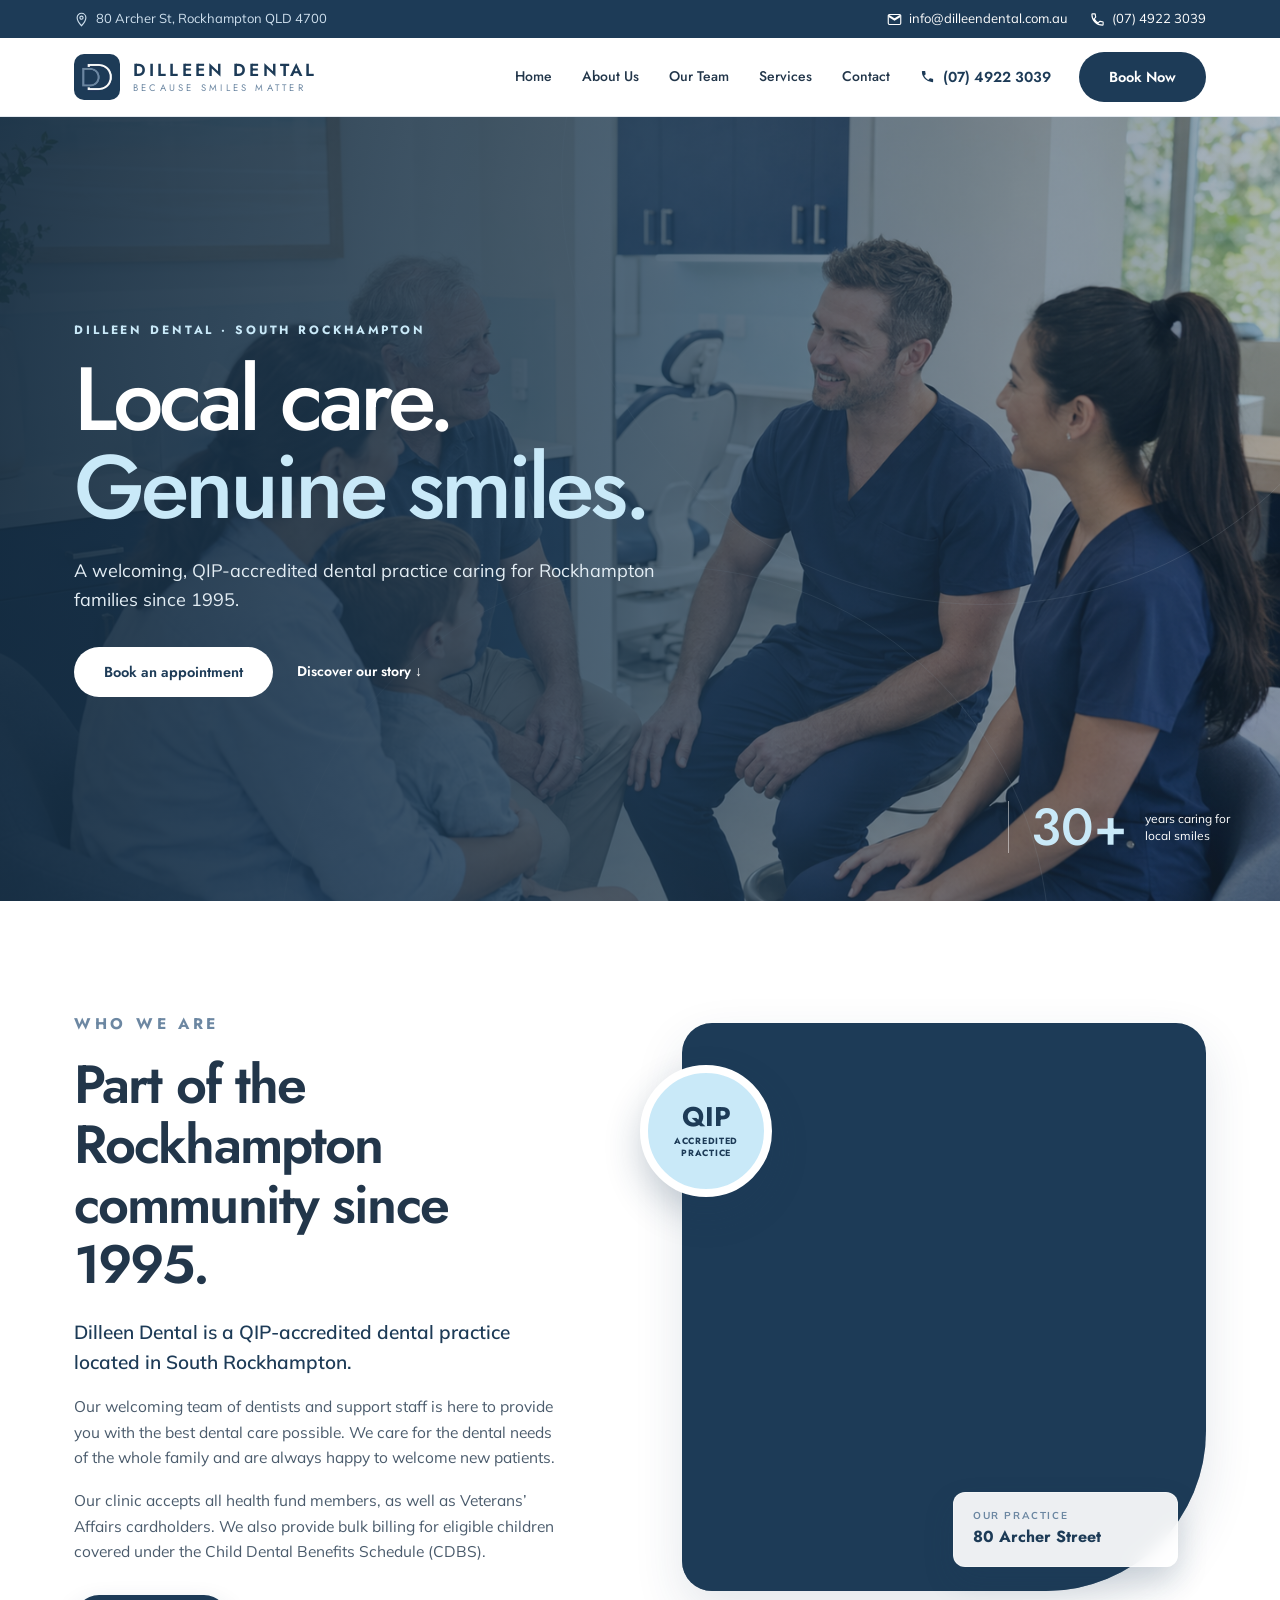
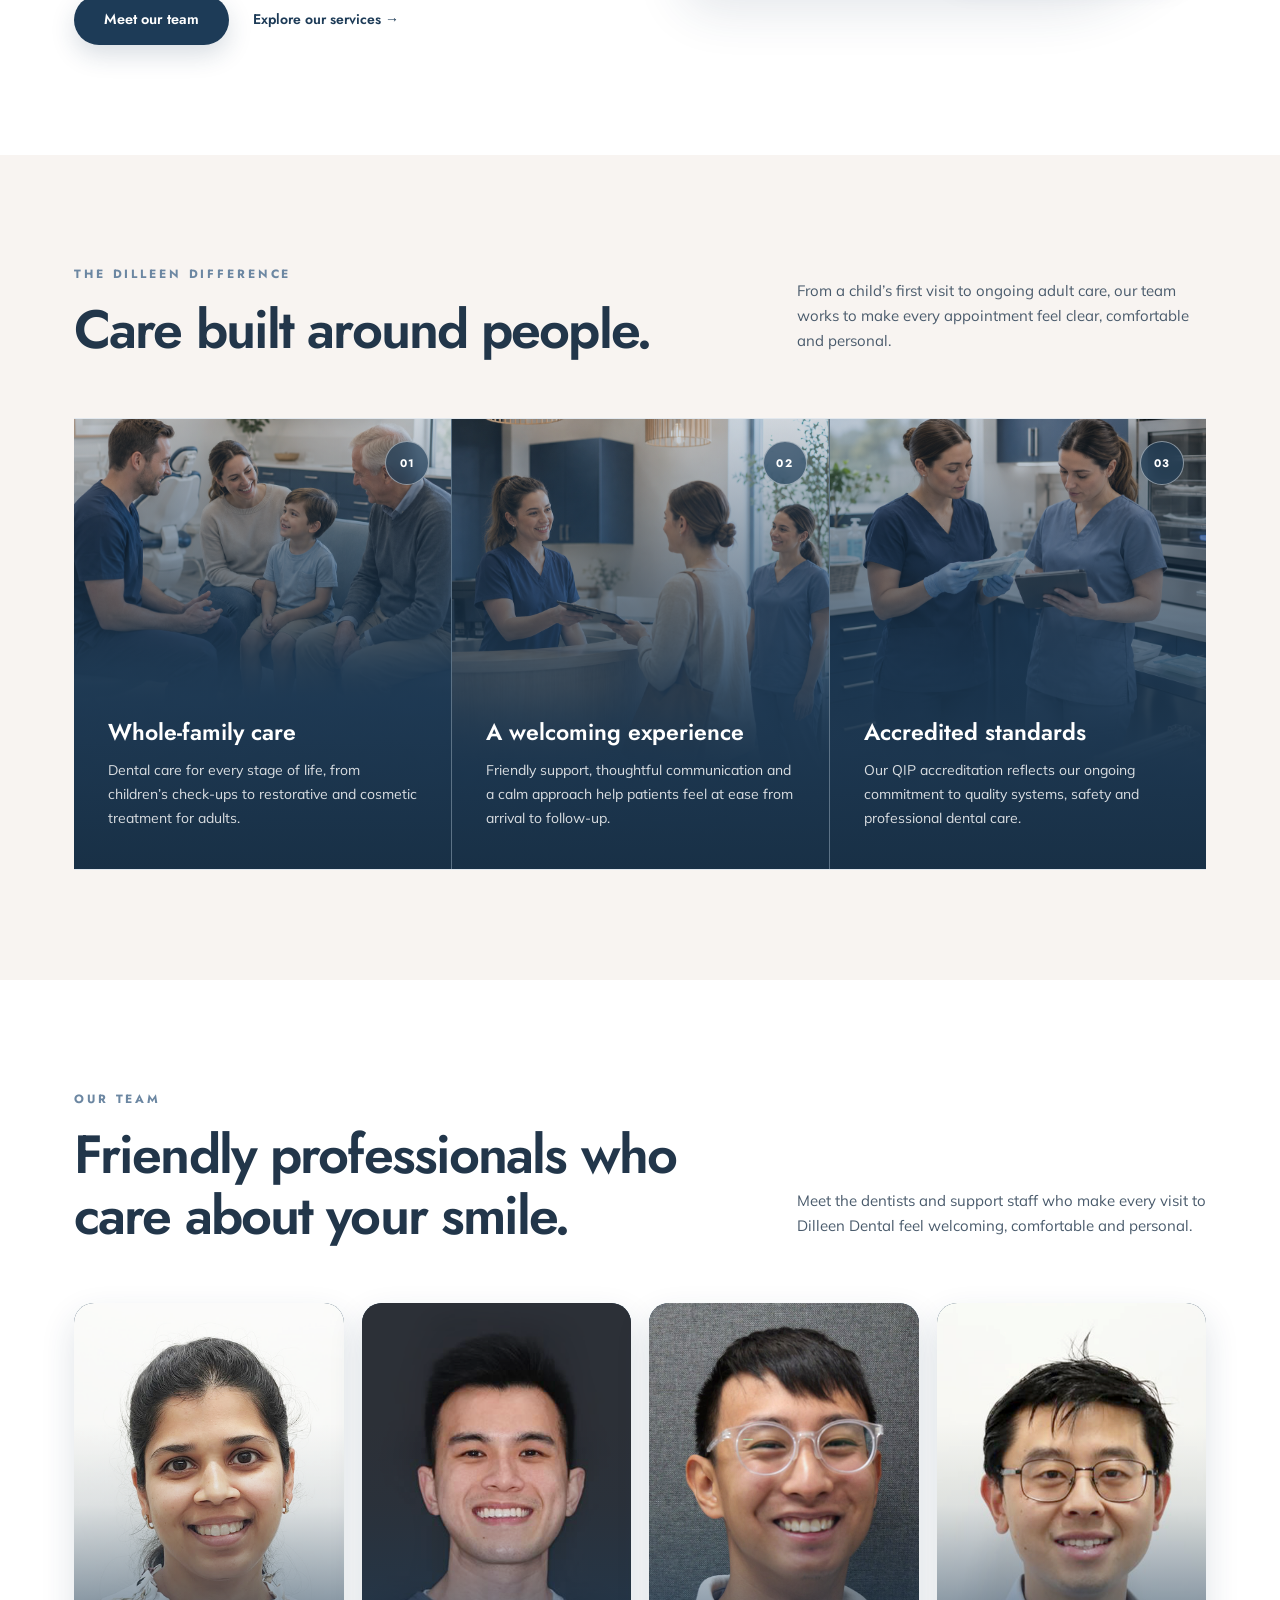
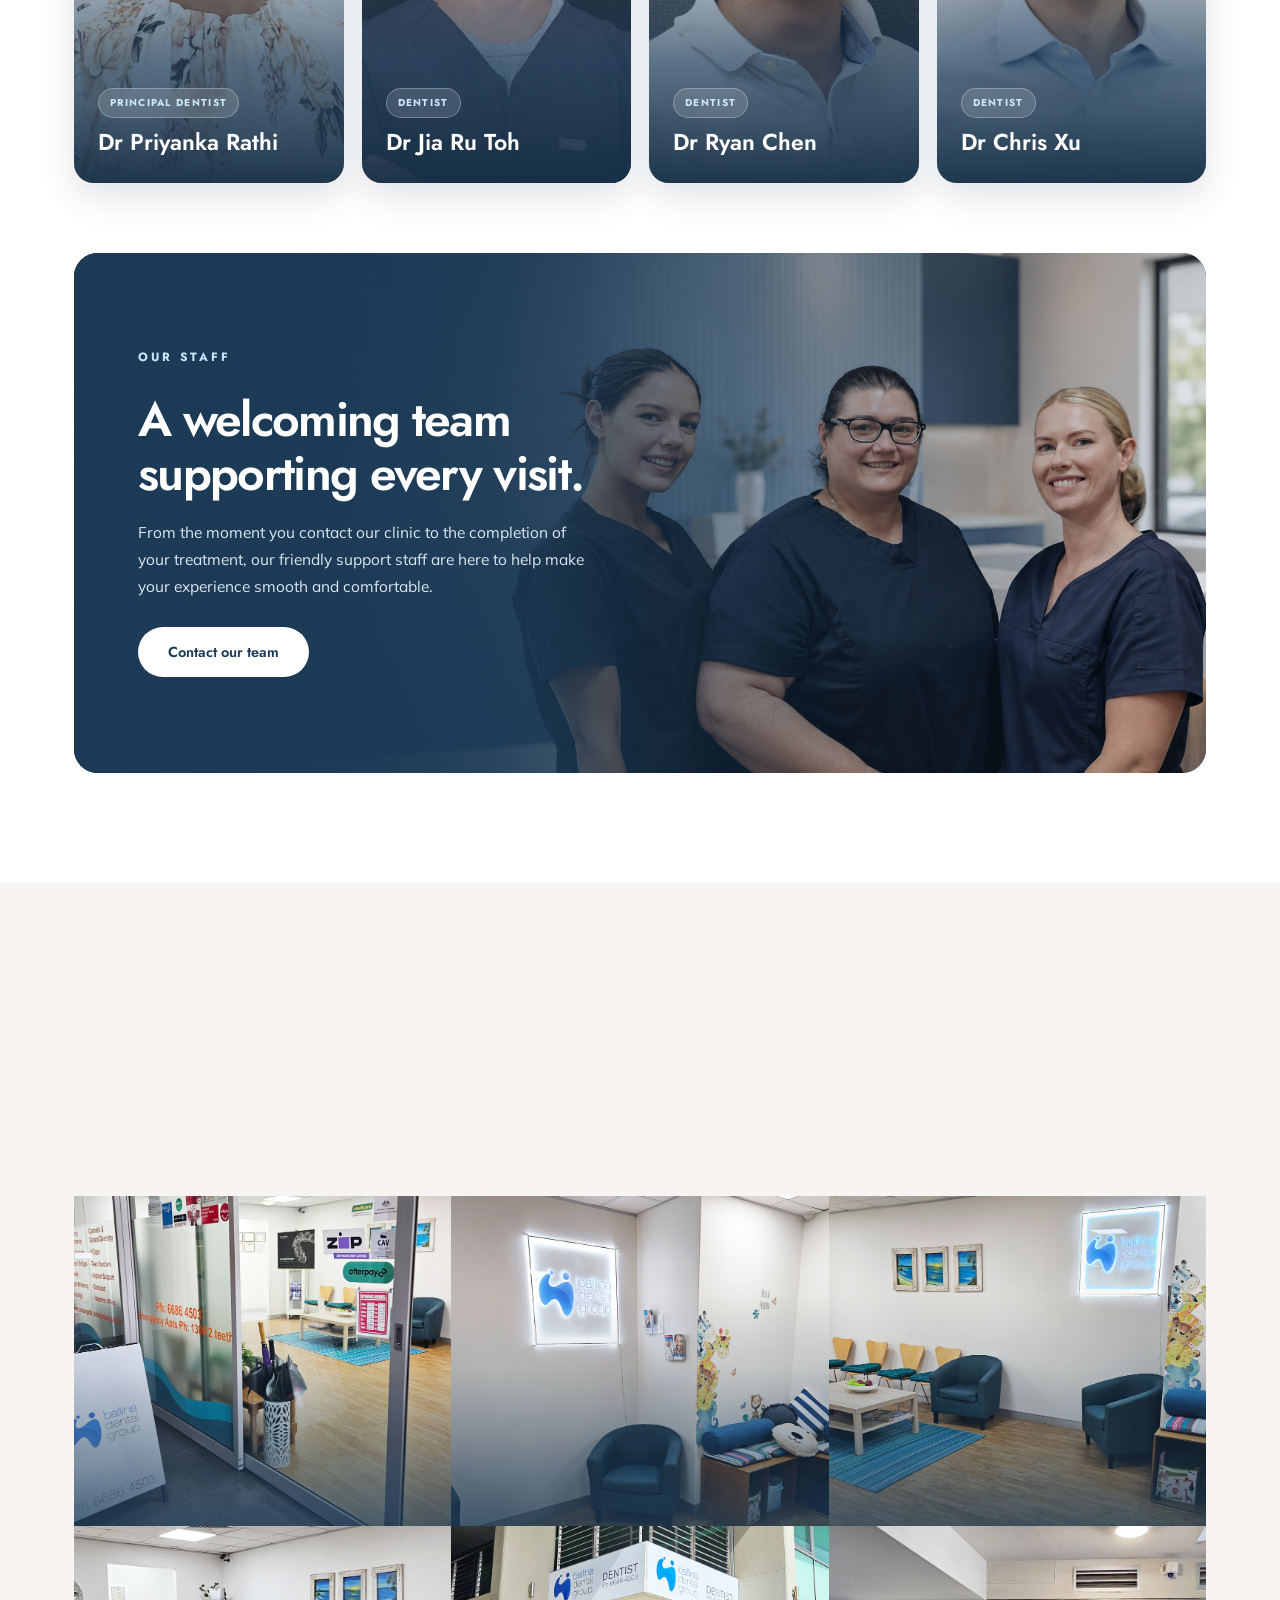
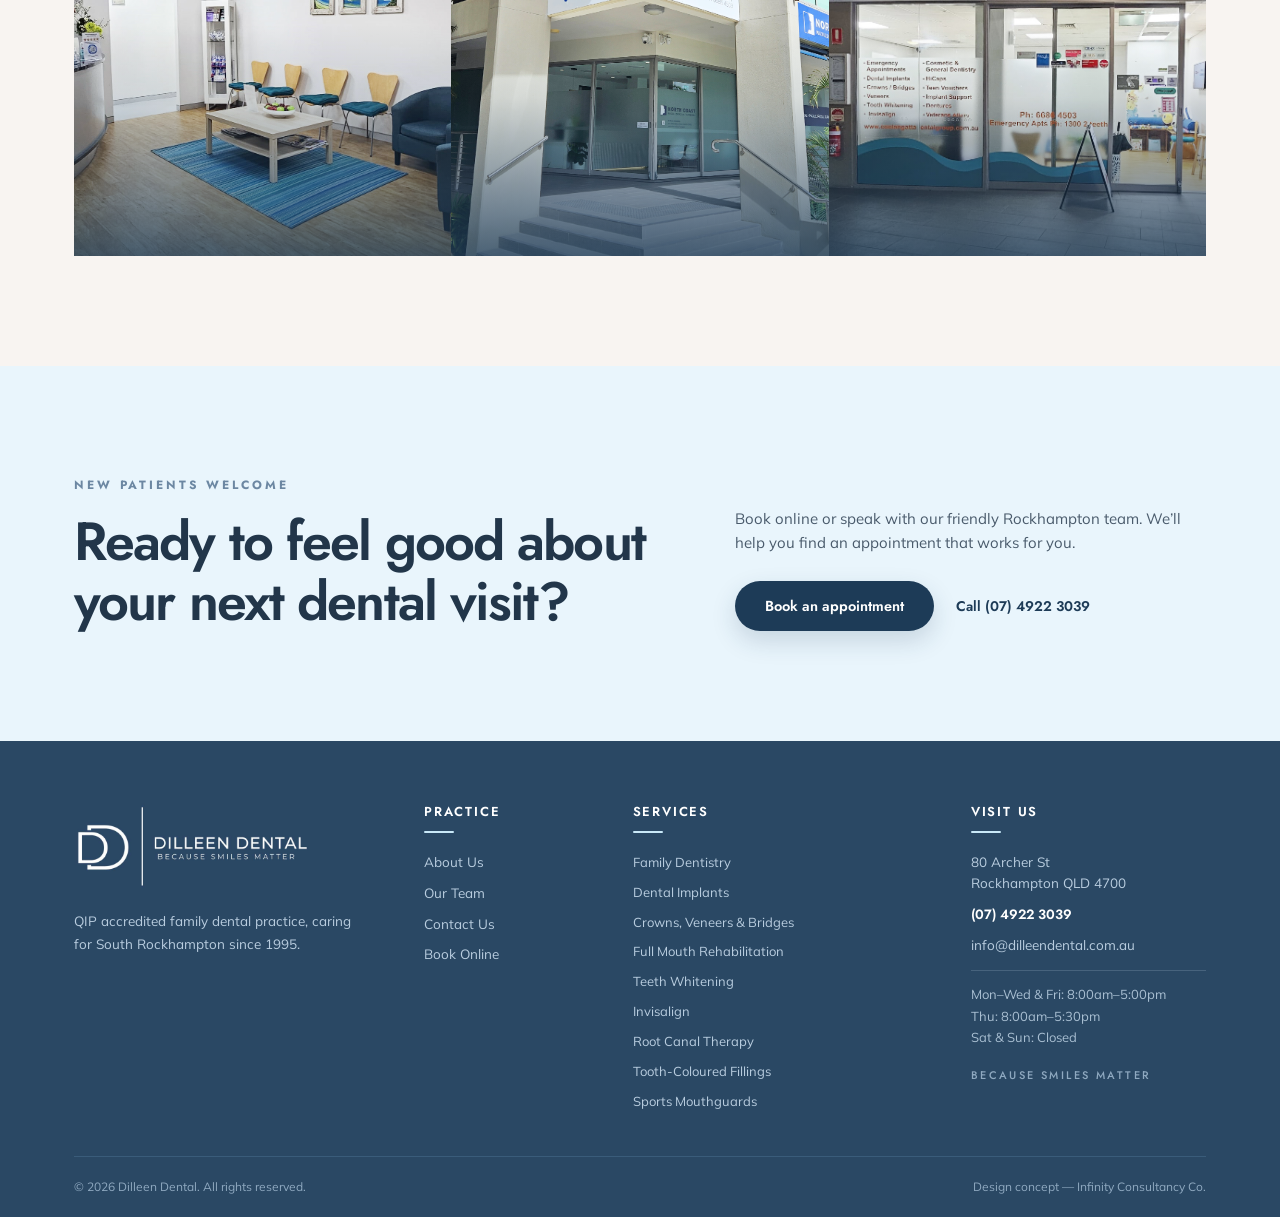
==== about-us.html @ 9d2110fa "add about page" ====
<!doctype html>
<html lang="en">
  <head>
    <meta charset="UTF-8" />
    <meta name="viewport" content="width=device-width, initial-scale=1.0" />
    <meta
      name="description"
      content="Meet Dilleen Dental, a QIP-accredited South Rockhampton dental practice caring for local families since 1995."
    />
    <title>About Us | Dilleen Dental</title>

    <link rel="preconnect" href="https://fonts.googleapis.com" />
    <link rel="preconnect" href="https://fonts.gstatic.com" crossorigin />
    <link
      href="https://fonts.googleapis.com/css2?family=Jost:wght@400;500;600;700&family=Mulish:wght@400;500;600;700&display=swap"
      rel="stylesheet"
    />
    <link rel="stylesheet" href="css/about-us.css" />
    <link rel="stylesheet" href="css/base.css" />
    <link rel="stylesheet" href="css/header.css" />
    <link rel="stylesheet" href="css/footer.css" />
  </head>

  <body>
    <a class="skip-link" href="#main-content">Skip to main content</a>

    <div id="top" class="topbar">
      <div class="wrap">
        <span class="tb-item"
          ><svg width="12" height="12" viewBox="0 0 24 24" fill="#c9e9f8">
            <path
              d="M12 2C8.1 2 5 5.1 5 9c0 5.2 7 13 7 13s7-7.8 7-13c0-3.9-3.1-7-7-7zm0 9.5A2.5 2.5 0 1 1 12 6.5a2.5 2.5 0 0 1 0 5z"
            /></svg
          >80 Archer St, Rockhampton QLD 4700</span
        >
        <span class="topbar-contact-group">
          <a class="tb-item tb-hide" href="mailto:info@dilleendental.com.au"
            ><svg width="12" height="12" viewBox="0 0 24 24" fill="#c9e9f8">
              <path
                d="M20 4H4a2 2 0 0 0-2 2v12a2 2 0 0 0 2 2h16a2 2 0 0 0 2-2V6a2 2 0 0 0-2-2zm0 4-8 5-8-5V6l8 5 8-5v2z"
              /></svg
            >info@dilleendental.com.au</a
          >
          <a class="tb-item" href="tel:0749223039"
            ><svg width="12" height="12" viewBox="0 0 24 24" fill="#c9e9f8">
              <path
                d="M6.6 10.8a15.5 15.5 0 0 0 6.6 6.6l2.2-2.2a1 1 0 0 1 1-.25 11.4 11.4 0 0 0 3.6.57 1 1 0 0 1 1 1V20a1 1 0 0 1-1 1A17 17 0 0 1 3 4a1 1 0 0 1 1-1h3.5a1 1 0 0 1 1 1 11.4 11.4 0 0 0 .57 3.6 1 1 0 0 1-.25 1z"
              /></svg
            >(07) 4922 3039</a
          >
        </span>
      </div>
    </div>

    <header id="hdr">
      <div class="wrap nav">
        <a class="logo" href="#top">
          <img
            src="[data-uri]"
            alt="Dilleen Dental monogram"
          />
          <span class="lt"
            ><b>DILLEEN DENTAL</b><span>BECAUSE SMILES MATTER</span></span
          >
        </a>
        <nav class="main" id="mainnav">
          <a href="index.html#top">Home</a>
          <a href="#about">About Us</a>
          <a href="#team">Our Team</a>
          <a href="#services">Services</a>
          <a href="#contact">Contact</a>
        </nav>
        <a class="h-phone" href="tel:0749223039"
          ><svg width="15" height="15" viewBox="0 0 24 24" fill="#1d3b57">
            <path
              d="M6.6 10.8a15.5 15.5 0 0 0 6.6 6.6l2.2-2.2a1 1 0 0 1 1-.25 11.4 11.4 0 0 0 3.6.57 1 1 0 0 1 1 1V20a1 1 0 0 1-1 1A17 17 0 0 1 3 4a1 1 0 0 1 1-1h3.5a1 1 0 0 1 1 1 11.4 11.4 0 0 0 .57 3.6 1 1 0 0 1-.25 1z"
            /></svg
          >(07) 4922 3039</a
        >
        <a class="btn navy" href="https://dilleendental.com.au/online-booking/"
          >Book Now</a
        >
        <button class="burger" id="burger" aria-label="Menu">
          <span></span><span></span><span></span>
        </button>
      </div>
    </header>

    <main id="main-content">
      <section class="about-hero">
        <div class="about-hero__photo" aria-hidden="true"></div>
        <div class="about-hero__overlay" aria-hidden="true"></div>
        <div class="wrap about-hero__content">
          <p class="eyebrow eyebrow--light">
            Dilleen Dental · South Rockhampton
          </p>
          <h1>Local care.<br /><em>Genuine smiles.</em></h1>
          <p>
            A welcoming, QIP-accredited dental practice caring for Rockhampton
            families since 1995.
          </p>
          <div class="hero-actions">
            <a
              class="btn btn--white"
              href="https://dilleendental.com.au/online-booking/"
            >
              Book an appointment
            </a>
            <a class="hero-link" href="#who-we-are">Discover our story ↓</a>
          </div>
        </div>
        <div class="about-hero__since">
          <strong>30+</strong>
          <span>years caring for<br />local smiles</span>
        </div>
      </section>

      <section class="who section" id="who-we-are">
        <div class="wrap who__grid">
          <div class="who__copy reveal">
            <p class="eyebrow">Who we are</p>
            <h2>Part of the Rockhampton community since 1995.</h2>
            <p class="lead">
              Dilleen Dental is a QIP-accredited dental practice located in
              South Rockhampton.
            </p>
            <p>
              Our welcoming team of dentists and support staff is here to
              provide you with the best dental care possible. We care for the
              dental needs of the whole family and are always happy to welcome
              new patients.
            </p>
            <p>
              Our clinic accepts all health fund members, as well as Veterans’
              Affairs cardholders. We also provide bulk billing for eligible
              children covered under the Child Dental Benefits Schedule (CDBS).
            </p>

            <div class="who__actions">
              <a class="btn btn--navy" href="index.html#team">Meet our team</a>
              <a class="text-link" href="services.html"
                >Explore our services →</a
              >
            </div>
          </div>

          <div class="who__visual reveal">
            <div
              class="image-panel image-panel--slideshow"
              role="img"
              aria-label="Dilleen Dental team and clinic in South Rockhampton"
            >
              <img
                class="who-photo"
                src="images/about-us-1.png"
                alt=""
                aria-hidden="true"
              />

              <img
                class="who-photo"
                src="images/about-us-2.png"
                alt=""
                aria-hidden="true"
              />

              <img
                class="who-photo"
                src="images/about-us-3.png"
                alt=""
                aria-hidden="true"
              />
            </div>

            <div class="image-panel__label">
              <span>Our practice</span>
              <strong>80 Archer Street</strong>
            </div>

            <div class="accreditation-stamp" aria-label="QIP accredited">
              <span>QIP</span>
              <strong>Accredited<br />Practice</strong>
            </div>
          </div>
        </div>
      </section>

      <section class="values section">
        <div class="wrap">
          <div class="section-heading reveal">
            <div>
              <p class="eyebrow">The Dilleen difference</p>
              <h2>Care built around people.</h2>
            </div>
            <p>
              From a child’s first visit to ongoing adult care, our team works
              to make every appointment feel clear, comfortable and personal.
            </p>
          </div>

          <div class="values__grid">
            <!-- CARD 01 -->
            <article class="value value--family reveal">
              <span class="value__number">01</span>

              <div class="value__content">
                <h3>Whole-family care</h3>
                <p>
                  Dental care for every stage of life, from children’s check-ups
                  to restorative and cosmetic treatment for adults.
                </p>
              </div>
            </article>

            <!-- CARD 02 -->
            <article class="value value--welcome reveal">
              <span class="value__number">02</span>

              <div class="value__content">
                <h3>A welcoming experience</h3>
                <p>
                  Friendly support, thoughtful communication and a calm approach
                  help patients feel at ease from arrival to follow-up.
                </p>
              </div>
            </article>

            <!-- CARD 03 -->
            <article class="value value--standards reveal">
              <span class="value__number">03</span>

              <div class="value__content">
                <h3>Accredited standards</h3>
                <p>
                  Our QIP accreditation reflects our ongoing commitment to
                  quality systems, safety and professional dental care.
                </p>
              </div>
            </article>
          </div>
        </div>
      </section>

      

      <section class="about-team section" id="our-team">
        <div class="wrap">
          <div class="section-heading reveal">
            <div>
              <p class="eyebrow">Our team</p>
              <h2>Friendly professionals who care about your smile.</h2>
            </div>

            <p>
              Meet the dentists and support staff who make every visit to
              Dilleen Dental feel welcoming, comfortable and personal.
            </p>
          </div>

          <!-- DENTISTS -->
          <div class="about-team__grid">
            <article class="about-team__member reveal">
              <img
                class="about-team__image"
                src="images/dr-priyanka-2.png"
                alt="Dr Priyanka Rathi, Principal Dentist at Dilleen Dental"
                loading="lazy"
              />

              <div class="about-team__overlay"></div>

              <div class="about-team__content">
                <span class="about-team__role">Principal Dentist</span>
                <h3>Dr Priyanka Rathi</h3>
              </div>
            </article>

            <article class="about-team__member reveal">
              <img
                class="about-team__image"
                src="images/dr-jia.png"
                alt="Dr Jia Ru Toh, Dentist at Dilleen Dental"
                loading="lazy"
              />

              <div class="about-team__overlay"></div>

              <div class="about-team__content">
                <span class="about-team__role">Dentist</span>
                <h3>Dr Jia Ru Toh</h3>
              </div>
            </article>

            <article class="about-team__member reveal">
              <img
                class="about-team__image"
                src="images/dr.ryan.jpg"
                alt="Dr Ryan Chen, Dentist at Dilleen Dental"
                loading="lazy"
              />

              <div class="about-team__overlay"></div>

              <div class="about-team__content">
                <span class="about-team__role">Dentist</span>
                <h3>Dr Ryan Chen</h3>
              </div>
            </article>

            <article class="about-team__member reveal">
              <img
                class="about-team__image"
                src="images/dr-chris-2.png"
                alt="Dr Chris Xu, Dentist at Dilleen Dental"
                loading="lazy"
              />

              <div class="about-team__overlay"></div>

              <div class="about-team__content">
                <span class="about-team__role">Dentist</span>
                <h3>Dr Chris Xu</h3>
              </div>
            </article>
          </div>

          <!-- STAFF GROUP -->
          <div class="about-staff reveal">
            <div class="about-staff__image">
              <img
                src="images/our-staff.png"
                alt="The Dilleen Dental support staff"
                loading="lazy"
              />

              <div class="about-staff__overlay"></div>

              <div class="about-staff__content">
                <p class="eyebrow">Our staff</p>
                <h2>A welcoming team supporting every visit.</h2>
                <p>
                  From the moment you contact our clinic to the completion of
                  your treatment, our friendly support staff are here to help
                  make your experience smooth and comfortable.
                </p>

                <a class="btn btn--light" href="index.html#contact">
                  Contact our team
                </a>
              </div>
            </div>
          </div>
        </div>
      </section>

      <section class="clinic section">
        <div class="wrap">
          <div class="section-heading section-heading--clinic reveal">
            <div>
              <p class="eyebrow">Inside Dilleen Dental</p>
              <h2>A familiar clinic, made for comfortable care.</h2>
            </div>

            <p>
              Find us on the corner of Archer and Campbell Streets, directly
              across from Lifeline.
            </p>
          </div>

          <div class="clinic-gallery">
            <figure class="clinic-photo clinic-photo--one"></figure>

            <figure class="clinic-photo clinic-photo--two"></figure>

            <figure class="clinic-photo clinic-photo--three"></figure>

            <figure class="clinic-photo clinic-photo--four"></figure>

            <figure class="clinic-photo clinic-photo--five"></figure>

            <figure class="clinic-photo clinic-photo--six"></figure>
          </div>
        </div>
      </section>

      <section class="visit section">
        <div class="wrap visit__inner reveal">
          <div>
            <p class="eyebrow">New patients welcome</p>
            <h2>Ready to feel good about your next dental visit?</h2>
          </div>
          <div class="visit__action">
            <p>
              Book online or speak with our friendly Rockhampton team. We’ll
              help you find an appointment that works for you.
            </p>
            <div>
              <a
                class="btn btn--navy"
                href="https://dilleendental.com.au/online-booking/"
              >
                Book an appointment
              </a>
              <a class="text-link" href="tel:0749223039">
                Call (07) 4922 3039
              </a>
            </div>
          </div>
        </div>
      </section>
    </main>

    <footer>
      <div class="wrap">
        <div class="top">
          <div>
            <img
              class="lockup"
              src="[data-uri]"
              alt="Dilleen Dental — Because Smiles Matter"
            />
            <p class="footer-intro">
              QIP accredited family dental practice, caring for South
              Rockhampton since 1995.
            </p>
          </div>
          <div>
            <h4>Practice</h4>
            <ul>
              <li>
                <a href="https://dilleendental.com.au/about-us/">About Us</a>
              </li>
              <li>
                <a href="https://dilleendental.com.au/ourteam/">Our Team</a>
              </li>
              <li>
                <a href="https://dilleendental.com.au/contact-us/"
                  >Contact Us</a
                >
              </li>
              <li>
                <a href="https://dilleendental.com.au/online-booking/"
                  >Book Online</a
                >
              </li>
            </ul>
          </div>
          <div>
            <h4>Services</h4>

            <ul class="footer-services">
              <li>
                <a href="services.html#family-dentistry">Family Dentistry</a>
              </li>

              <li>
                <a href="services.html#dental-implants">Dental Implants</a>
              </li>

              <li>
                <a href="services.html#crowns-veneers">
                  Crowns, Veneers &amp; Bridges
                </a>
              </li>

              <li>
                <a href="services.html#full-mouth-rehabilitation">
                  Full Mouth Rehabilitation
                </a>
              </li>

              <li>
                <a href="services.html#teeth-whitening">Teeth Whitening</a>
              </li>

              <li>
                <a href="services.html#invisalign">Invisalign</a>
              </li>

              <li>
                <a href="services.html#root-canal-therapy">
                  Root Canal Therapy
                </a>
              </li>

              <li>
                <a href="services.html#tooth-coloured-fillings">
                  Tooth-Coloured Fillings
                </a>
              </li>

              <li>
                <a href="services.html#sports-mouthguards">
                  Sports Mouthguards
                </a>
              </li>
            </ul>
          </div>
          <div>
            <h4>Visit Us</h4>
            <ul>
              <li>80 Archer St<br />Rockhampton QLD 4700</li>
              <li><a href="tel:0749223039">(07) 4922 3039</a></li>
              <li>
                <a href="mailto:info@dilleendental.com.au"
                  >info@dilleendental.com.au</a
                >
              </li>
              <li class="footer-hours">
                Mon–Wed &amp; Fri: 8:00am–5:00pm<br />
                Thu: 8:00am–5:30pm<br />
                Sat &amp; Sun: Closed
              </li>
            </ul>
            <div class="tag">Because Smiles Matter</div>
          </div>
        </div>
        <div class="base">
          <span>
            © <span id="year">2026</span> Dilleen Dental. All rights reserved.
          </span>
          <span>Design concept — Infinity Consultancy Co.</span>
        </div>
      </div>
    </footer>

    <script>
      document.getElementById("year").textContent = new Date().getFullYear();

      const revealItems = document.querySelectorAll(".reveal");
      const revealObserver = new IntersectionObserver(
        (entries) => {
          entries.forEach((entry) => {
            if (entry.isIntersecting) {
              entry.target.classList.add("is-visible");
              revealObserver.unobserve(entry.target);
            }
          });
        },
        { threshold: 0.12 },
      );

      revealItems.forEach((item) => revealObserver.observe(item));
    </script>
  </body>
</html>
---- css/about-us.css ----
:root {
  --navy: #2b4866;
  --navy-deep: #203a53;
  --slate: #6e84a0;
  --sky: #cfe7f2;
  --sky-soft: #edf7fb;
  --paper: #f7f5f1;
  --white: #ffffff;
  --ink: #1f2933;
  --body: #526371;
  --line: #dbe4ea;
  --head: "Jost", Arial, sans-serif;
  --body-font: "Mulish", Arial, sans-serif;
  --shadow: 0 20px 50px rgba(29, 59, 87, 0.12);
  --wrap: min(1180px, calc(100% - 48px));
}

* {
  box-sizing: border-box;
}

html {
  scroll-behavior: smooth;
}

body {
  margin: 0;
  background: var(--white);
  color: var(--body);
  font-family: var(--body-font);
  line-height: 1.65;
}

body,
button,
a {
  -webkit-font-smoothing: antialiased;
}

img,
svg {
  display: block;
}

a {
  color: inherit;
  text-decoration: none;
}

p,
h1,
h2,
h3,
ul,
figure {
  margin-top: 0;
}

.wrap {
  width: var(--wrap);
  margin-inline: auto;
}

.skip-link {
  position: fixed;
  z-index: 1000;
  top: 12px;
  left: 12px;
  padding: 10px 14px;
  border-radius: 8px;
  background: #fff;
  color: var(--navy);
  transform: translateY(-150%);
}

.skip-link:focus {
  transform: translateY(0);
}

.section {
  padding: 110px 0;
}

.eyebrow {
  margin-bottom: 15px;
  color: var(--slate);
  font-family: var(--head);
  font-size: 12px;
  font-weight: 700;
  letter-spacing: 0.24em;
  text-transform: uppercase;
}

.eyebrow--light {
  color: var(--sky);
}

h1,
h2,
h3 {
  color: var(--navy);
  font-family: var(--head);
  font-weight: 600;
  line-height: 1.12;
}

h2 {
  margin-bottom: 24px;
  font-size: clamp(36px, 4.2vw, 58px);
  letter-spacing: -0.035em;
}

.btn {
  display: inline-flex;
  align-items: center;
  justify-content: center;
  min-height: 50px;
  padding: 13px 24px;
  border: 1px solid transparent;
  border-radius: 999px;
  font-family: var(--head);
  font-size: 14px;
  font-weight: 600;
  line-height: 1;
  transition:
    transform 0.2s ease,
    box-shadow 0.2s ease,
    background 0.2s ease;
}

.btn:hover {
  transform: translateY(-2px);
}

.btn--navy {
  background: var(--navy);
  box-shadow: 0 10px 24px rgba(29, 59, 87, 0.17);
  color: #fff;
}

.btn--navy:hover {
  background: var(--navy-deep);
  box-shadow: 0 14px 28px rgba(29, 59, 87, 0.24);
}

.btn--white {
  background: #fff;
  color: var(--navy);
}

.btn--white:hover {
  box-shadow: 0 14px 30px rgba(9, 29, 47, 0.24);
}

.text-link,
.light-link,
.hero-link {
  font-family: var(--head);
  font-size: 14px;
  font-weight: 600;
}

.text-link {
  color: var(--navy);
}

.light-link,
.hero-link {
  color: #fff;
}

.text-link:hover,
.light-link:hover,
.hero-link:hover {
  text-decoration: underline;
  text-underline-offset: 5px;
}

/* Top bar and navigation */

.topbar {
  min-height: 38px;
  background: var(--navy);
  color: #d9e7f1;
  font-size: 12.5px;
}

.topbar__inner,
.topbar__group,
.topbar a {
  display: flex;
  align-items: center;
}

.topbar__inner {
  justify-content: space-between;
  min-height: 38px;
  gap: 20px;
}

.topbar__group {
  gap: 26px;
}

.topbar a {
  gap: 7px;
  color: #fff;
}

.topbar svg {
  width: 15px;
  height: 15px;
  fill: none;
  stroke: currentColor;
  stroke-width: 1.8;
}

.site-header {
  position: sticky;
  z-index: 100;
  top: 0;
  border-bottom: 1px solid rgba(29, 59, 87, 0.1);
  background: rgba(255, 255, 255, 0.96);
  box-shadow: 0 7px 22px rgba(29, 59, 87, 0.05);
  backdrop-filter: blur(10px);
}

.nav {
  display: flex;
  align-items: center;
  min-height: 78px;
  gap: 28px;
}

.brand {
  display: inline-flex;
  align-items: center;
  flex: 0 0 auto;
  gap: 12px;
  margin-right: auto;
}

.brand__mark {
  display: grid;
  width: 47px;
  height: 47px;
  place-items: center;
  border: 1px solid var(--sky);
  border-radius: 50%;
  color: var(--navy);
}

.brand__mark svg {
  width: 35px;
  height: 35px;
  fill: none;
  stroke: currentColor;
  stroke-linecap: round;
  stroke-linejoin: round;
  stroke-width: 1.4;
}

.brand__type {
  line-height: 1.15;
}

.brand__type strong,
.brand__type small {
  display: block;
  font-family: var(--head);
}

.brand__type strong {
  color: var(--navy);
  font-size: 17px;
  letter-spacing: 0.18em;
}

.brand__type small {
  margin-top: 4px;
  color: var(--slate);
  font-size: 9px;
  letter-spacing: 0.32em;
}

.main-nav {
  display: flex;
  align-items: center;
  gap: 26px;
  color: var(--ink);
  font-size: 13.5px;
  font-weight: 700;
}

.main-nav a {
  position: relative;
  padding: 8px 0;
}

.main-nav a::after {
  position: absolute;
  right: 100%;
  bottom: 1px;
  left: 0;
  height: 2px;
  background: var(--slate);
  content: "";
  transition: right 0.22s ease;
}

.main-nav a:hover::after,
.main-nav a.active::after {
  right: 0;
}

.header-phone {
  color: var(--navy);
  font-family: var(--head);
  font-size: 14px;
  font-weight: 700;
}

.nav-book {
  min-height: 46px;
  padding-inline: 22px;
}

.nav-toggle,
.burger {
  display: none;
}

/* Hero */

.about-hero {
  position: relative;
  display: flex;
  overflow: hidden;
  align-items: center;
  min-height: calc(100svh - 116px);
  isolation: isolate;
}

.about-hero__photo,
.about-hero__overlay {
  position: absolute;
  inset: 0;
}

.about-hero__photo {
  z-index: -3;
  background-color: #385a75;
  background-image: url("../images/who-we-are-bg.png");
  background-position: center 44%;
  background-repeat: no-repeat;
  background-size: cover;
}

.about-hero__photo::before,
.about-hero__photo::after {
  position: absolute;
  border: 1px solid rgba(255, 255, 255, 0.16);
  border-radius: 50%;
  content: "";
}

.about-hero__photo::before {
  top: -28vw;
  right: -10vw;
  width: 66vw;
  height: 66vw;
}

.about-hero__photo::after {
  right: 18vw;
  bottom: -34vw;
  width: 60vw;
  height: 60vw;
}

.about-hero__overlay {
  z-index: -2;
  background: linear-gradient(
    90deg,
    rgba(21, 45, 66, 0.93) 0%,
    rgba(32, 61, 85, 0.78) 48%,
    rgba(32, 61, 85, 0.36) 100%
  );
}

.about-hero__content {
  padding-top: 84px;
  padding-bottom: 100px;
  color: #fff;
}

.about-hero h1 {
  max-width: 800px;
  margin: 0 0 24px;
  color: #fff;
  font-size: clamp(54px, 7vw, 92px);
  font-weight: 500;
  letter-spacing: -0.045em;
  line-height: 0.98;
}

.about-hero h1 em {
  color: var(--sky);
  font-style: normal;
}

.about-hero__content > p:not(.eyebrow) {
  max-width: 610px;
  margin-bottom: 32px;
  color: #e3edf4;
  font-size: 18px;
}

.hero-actions {
  display: flex;
  align-items: center;
  gap: 24px;
  flex-wrap: wrap;
}

.about-hero__since {
  position: absolute;
  right: max(24px, calc((100vw - 1180px) / 2));
  bottom: 48px;
  display: flex;
  align-items: center;
  gap: 18px;
  padding-left: 22px;
  border-left: 1px solid rgba(255, 255, 255, 0.48);
  color: #fff;
}

.about-hero__since strong {
  color: var(--sky);
  font-family: var(--head);
  font-size: 52px;
  font-weight: 500;
  line-height: 1;
}

.about-hero__since span {
  font-size: 12px;
  line-height: 1.45;
}

/* Who we are */

.who {
  background: #fff;
}

.who__grid {
  display: grid;
  grid-template-columns: 0.92fr 1.08fr;
  align-items: center;
  gap: 84px;
}

.who__copy h2 {
  max-width: 580px;
}

.who__copy p {
  max-width: 600px;
  margin-bottom: 17px;
  font-size: 15.5px;
}

.who__copy .lead {
  color: var(--navy);
  font-size: 19px;
  font-weight: 600;
  line-height: 1.55;
}

.who__actions {
  display: flex;
  align-items: center;
  gap: 24px;
  margin-top: 30px;
  flex-wrap: wrap;
}

.who__visual {
  position: relative;
  min-height: 610px;
}

/* Three-image About Us slideshow */

.image-panel {
  position: absolute;
  overflow: hidden;
  inset: 0 0 42px 42px;
  border-radius: 30px 30px 160px 30px;
  background: var(--navy);
  box-shadow: var(--shadow);
}

/* Branded overlay for readability */
.image-panel::after {
  position: absolute;
  z-index: 2;
  inset: 0;
  background: linear-gradient(
    to top,
    rgba(29, 59, 87, 0.58) 0%,
    rgba(29, 59, 87, 0.12) 45%,
    transparent 70%
  );
  content: "";
  pointer-events: none;
}

/* Slideshow images */
.who-photo {
  position: absolute;
  z-index: 1;
  inset: 0;
  display: block;
  width: 100%;
  height: 100%;
  opacity: 0;
  object-fit: cover;
  object-position: center;
  animation: who-photo-fade 15s linear infinite;
  transition: transform 0.8s ease;
}

/* First image */
.who-photo:nth-child(1) {
  animation-delay: 0s;
}

/* Second image */
.who-photo:nth-child(2) {
  animation-delay: -10s;
}

/* Third image */
.who-photo:nth-child(3) {
  animation-delay: -5s;
}

/*
  Each photo changes every 5 seconds.
  The crossfade takes approximately 2 seconds.
*/
@keyframes who-photo-fade {
  0%,
  20% {
    opacity: 1;
  }

  33.333%,
  86.667% {
    opacity: 0;
  }

  100% {
    opacity: 1;
  }
}

/* Subtle zoom on hover */
.who__visual:hover .who-photo {
  transform: scale(1.035);
}

/* Keep the address label above the images */
.image-panel__label {
  z-index: 3;
}

/* Keep the QIP badge above the images */
.accreditation-stamp {
  z-index: 4;
}

/* Accessibility */
@media (prefers-reduced-motion: reduce) {
  .who-photo {
    opacity: 0;
    animation: none;
    transition: none;
  }

  .who-photo:first-child {
    opacity: 1;
  }
}

.image-panel__label {
  position: absolute;
  z-index: 2;
  right: 28px;
  bottom: 66px;
  display: flex;
  min-width: 225px;
  flex-direction: column;
  padding: 15px 19px;
  border: 1px solid rgba(255, 255, 255, 0.35);
  border-radius: 12px;
  background: rgba(255, 255, 255, 0.92);
  box-shadow: 0 14px 30px rgba(29, 59, 87, 0.18);
  backdrop-filter: blur(8px);
}

.image-panel__label span {
  color: var(--slate);
  font-size: 10px;
  font-weight: 700;
  letter-spacing: 0.16em;
  text-transform: uppercase;
}

.image-panel__label strong {
  color: var(--navy);
  font-family: var(--head);
  font-size: 16px;
}

.accreditation-stamp {
  position: absolute;
  z-index: 2;
  top: 42px;
  left: 0;
  display: grid;
  width: 132px;
  height: 132px;
  place-content: center;
  border: 8px solid #fff;
  border-radius: 50%;
  background: var(--sky);
  box-shadow: 0 16px 36px rgba(29, 59, 87, 0.24);
  color: var(--navy);
  text-align: center;
}

.accreditation-stamp span {
  font-family: var(--head);
  font-size: 27px;
  font-weight: 700;
  line-height: 1;
}

.accreditation-stamp strong {
  margin-top: 5px;
  font-family: var(--head);
  font-size: 9px;
  letter-spacing: 0.08em;
  line-height: 1.3;
  text-transform: uppercase;
}

/* Values */

.values {
  background: var(--paper);
}

.section-heading {
  display: grid;
  grid-template-columns: 1.1fr 0.7fr;
  align-items: end;
  gap: 80px;
  margin-bottom: 58px;
}

.section-heading h2 {
  max-width: 700px;
  margin-bottom: 0;
}

.section-heading > p {
  margin-bottom: 6px;
  font-size: 15px;
}

.values__grid {
  display: grid;
  grid-template-columns: repeat(3, minmax(0, 1fr));
  border-top: 1px solid var(--line);
  border-bottom: 1px solid var(--line);
}

.value,
.value + .value {
  position: relative;
  display: flex;
  overflow: hidden;
  min-width: 0;
  min-height: 450px;
  align-items: flex-end;
  padding: 0;
  border-left: 0;
  background-color: var(--navy);
  background-position: center;
  background-repeat: no-repeat;
  background-size: cover;
  isolation: isolate;
}

/* Divider between cards */

.value + .value {
  border-left: 1px solid rgba(255, 255, 255, 0.28);
}

/* Individual background images */

.value--family {
  background-image: url("../images/whole-family-care.png");
}

.value--welcome {
  background-image: url("../images/warm-welcome.png");
}

.value--standards {
  background-image: url("../images/accredited-standard.png");
}

/* Dark overlay */

.value::before {
  position: absolute;
  z-index: -1;
  inset: 0;
  background: linear-gradient(
    to top,
    rgba(24, 48, 70, 0.98) 0%,
    rgba(29, 59, 87, 0.76) 44%,
    rgba(29, 59, 87, 0.2) 100%
  );
  content: "";
  pointer-events: none;
  transition: background 0.3s ease;
}

.value:hover::before {
  background: linear-gradient(
    to top,
    rgba(24, 48, 70, 0.98) 0%,
    rgba(29, 59, 87, 0.68) 46%,
    rgba(29, 59, 87, 0.12) 100%
  );
}

/* Card number */

.value__number {
  position: absolute;
  z-index: 2;
  top: 22px;
  right: 22px;
  display: grid;
  width: 44px;
  height: 44px;
  place-items: center;
  border: 1px solid rgba(255, 255, 255, 0.45);
  border-radius: 50%;
  background: rgba(29, 59, 87, 0.68);
  color: #fff;
  backdrop-filter: blur(7px);
  font-family: var(--head);
  font-size: 11px;
  font-weight: 700;
  letter-spacing: 0.12em;
}

/* Only the text area has padding */

.value__content {
  width: 100%;
  padding: 36px 34px 38px;
}

.value h3 {
  margin: 0 0 12px;
  color: #fff;
  font-size: 23px;
  line-height: 1.25;
}

.value p {
  max-width: 320px;
  margin: 0;
  color: rgba(255, 255, 255, 0.84);
  font-size: 14px;
  line-height: 1.7;
}

/* Tablet */

@media (max-width: 820px) {
  .values__grid {
    grid-template-columns: 1fr;
  }

  .value,
  .value + .value {
    min-height: 430px;
    border-left: 0;
  }

  .value + .value {
    border-top: 1px solid rgba(255, 255, 255, 0.28);
  }
}

/* Mobile */

@media (max-width: 560px) {
  .value,
  .value + .value {
    min-height: 400px;
  }

  .value__content {
    padding: 28px 24px 30px;
  }
}
/* Clinic gallery */
/* ========================================
   CLINIC GALLERY
======================================== */

.clinic {
  overflow: hidden;
  background: var(--paper);
}

.section-heading--clinic {
  margin-bottom: 48px;
}

/* Full width of the .wrap container */
.clinic-gallery {
  display: grid;
  overflow: hidden;
  width: 100%;
  margin: 0;
  padding: 0;
  grid-template-columns: repeat(3, minmax(0, 1fr));
  gap: 0;
  background: var(--navy);
}

/* Individual clinic image */
.clinic-photo {
  position: relative;
  isolation: isolate;
  overflow: hidden;
  height: 330px;
  margin: 0;
  padding: 0;
  background: var(--navy);
  opacity: 0;
  transform: translateY(24px);
  animation: clinic-photo-enter 0.8s ease forwards;
}

/* Background image */
.clinic-photo::before {
  position: absolute;
  z-index: 0;
  inset: 0;
  background-image: var(--clinic-image);
  background-position: center;
  background-repeat: no-repeat;
  background-size: cover;
  content: "";
  transform: scale(1.08);
  transition: transform 1.1s ease;
}

/* Dark overlay for caption readability */
.clinic-photo::after {
  position: absolute;
  z-index: 1;
  inset: 0;
  background: linear-gradient(
    to top,
    rgba(29, 59, 87, 0.78) 0%,
    rgba(29, 59, 87, 0.12) 48%,
    transparent 70%
  );
  content: "";
  transition: background 0.45s ease;
}

/* Image paths */
.clinic-photo--one {
  --clinic-image: url("../images/clinic/clinic-1.jpg");
  animation-delay: 0.05s;
}

.clinic-photo--two {
  --clinic-image: url("../images/clinic/clinic-2.jpg");
  animation-delay: 0.15s;
}

.clinic-photo--three {
  --clinic-image: url("../images/clinic/clinic-3.jpg");
  animation-delay: 0.25s;
}

.clinic-photo--four {
  --clinic-image: url("../images/clinic/clinic-4.jpg");
  animation-delay: 0.35s;
}

.clinic-photo--five {
  --clinic-image: url("../images/clinic/clinic-5.jpg");
  animation-delay: 0.45s;
}

.clinic-photo--six {
  --clinic-image: url("../images/clinic/clinic-6.jpg");
  animation-delay: 0.55s;
}

/* Hover animation */
.clinic-photo:hover::before {
  transform: scale(1.14);
}

.clinic-photo:hover::after {
  background: linear-gradient(
    to top,
    rgba(29, 59, 87, 0.88) 0%,
    rgba(29, 59, 87, 0.2) 55%,
    transparent 78%
  );
}

.clinic-photo:hover figcaption {
  transform: translateY(0);
}

/* Entrance animation */
@keyframes clinic-photo-enter {
  from {
    opacity: 0;
    transform: translateY(24px);
  }

  to {
    opacity: 1;
    transform: translateY(0);
  }
}

/* Tablet */
@media (max-width: 920px) {
  .clinic-gallery {
    grid-template-columns: repeat(2, minmax(0, 1fr));
  }

  .clinic-photo {
    height: 300px;
  }
}

/* Mobile */
@media (max-width: 620px) {
  .section-heading--clinic {
    margin-bottom: 32px;
  }

  .clinic-gallery {
    grid-template-columns: 1fr;
    border-radius: 16px;
  }

  .clinic-photo {
    height: 280px;
  }

  .clinic-photo figcaption {
    right: 18px;
    bottom: 18px;
    left: 18px;
  }
}

@media (prefers-reduced-motion: reduce) {
  .clinic-photo {
    opacity: 1;
    transform: none;
    animation: none;
  }

  .clinic-photo::before,
  .clinic-photo figcaption {
    transition: none;
  }
}

/* ========================================
   OUR TEAM AND STAFF
======================================== */

.about-team {
  overflow: hidden;
  background: var(--white);
}

/* Four dentist cards */
/* ========================================
   DENTIST IMAGE CARDS
======================================== */

.about-team__grid {
  display: grid;
  grid-template-columns: repeat(4, minmax(0, 1fr));
  gap: 18px;
}

.about-team__member {
  position: relative;
  isolation: isolate;
  overflow: hidden;
  min-width: 0;
  height: 480px;
  border-radius: 20px;
  background: var(--navy);
  box-shadow: 0 14px 34px rgba(29, 59, 87, 0.14);
  cursor: pointer;
  transition:
    transform 0.4s ease,
    box-shadow 0.4s ease;
}

.about-team__member:hover {
  box-shadow: 0 26px 52px rgba(29, 59, 87, 0.25);
  transform: translateY(-8px);
}

/* Full-card background image */

.about-team__image {
  position: absolute;
  z-index: -2;
  inset: 0;
  display: block;
  width: 100%;
  height: 100%;
  object-fit: cover;
  object-position: center top;
  transition:
    transform 0.8s ease,
    filter 0.5s ease;
}

.about-team__member:hover .about-team__image {
  filter: brightness(0.92);
  transform: scale(1.055);
}

/* Dark gradient behind the text */

.about-team__overlay {
  position: absolute;
  z-index: -1;
  inset: 0;
  background: linear-gradient(
    to top,
    rgba(22, 47, 70, 0.96) 0%,
    rgba(29, 59, 87, 0.72) 25%,
    rgba(29, 59, 87, 0.1) 58%,
    transparent 75%
  );
  transition: background 0.45s ease;
}

.about-team__member:hover .about-team__overlay {
  background: linear-gradient(
    to top,
    rgba(22, 47, 70, 0.98) 0%,
    rgba(29, 59, 87, 0.78) 30%,
    rgba(29, 59, 87, 0.16) 62%,
    transparent 78%
  );
}

/* Name and role inside the image */

.about-team__content {
  position: absolute;
  z-index: 2;
  right: 0;
  bottom: 0;
  left: 0;
  padding: 30px 24px;
  color: #fff;
  transform: translateY(4px);
  transition: transform 0.4s ease;
}

.about-team__member:hover .about-team__content {
  transform: translateY(0);
}

.about-team__role {
  display: inline-flex;
  align-items: center;
  margin-bottom: 10px;
  padding: 6px 11px;
  border: 1px solid rgba(255, 255, 255, 0.28);
  border-radius: 999px;
  background: rgba(255, 255, 255, 0.14);
  color: var(--sky);
  backdrop-filter: blur(8px);
  font-family: var(--head);
  font-size: 10px;
  font-weight: 700;
  letter-spacing: 0.13em;
  text-transform: uppercase;
}

.about-team__content h3 {
  margin: 0;
  color: #fff;
  font-family: var(--head);
  font-size: 23px;
  font-weight: 600;
  line-height: 1.25;
}

/* Tablet */

@media (max-width: 1020px) {
  .about-team__grid {
    grid-template-columns: repeat(2, minmax(0, 1fr));
  }

  .about-team__member {
    height: 520px;
  }
}

/* Mobile */

@media (max-width: 620px) {
  .about-team__grid {
    grid-template-columns: 1fr;
    gap: 16px;
  }

  .about-team__member {
    height: 500px;
  }

  .about-team__content {
    padding: 26px 22px;
  }

  .about-team__content h3 {
    font-size: 22px;
  }
}

@media (prefers-reduced-motion: reduce) {
  .about-team__member,
  .about-team__image,
  .about-team__content {
    transition: none;
  }
}

/* Staff group image */

.about-staff {
  margin-top: 70px;
}

.about-staff__image {
  position: relative;
  isolation: isolate;
  overflow: hidden;
  width: 100%;
  min-height: 520px;
  border-radius: 24px;
  background: var(--navy);
}

.about-staff__image > img {
  position: absolute;
  z-index: -2;
  inset: 0;
  display: block;
  width: 100%;
  height: 100%;
  object-fit: cover;
  object-position: center;
  transition: transform 1.2s ease;
}

.about-staff:hover .about-staff__image > img {
  transform: scale(1.045);
}

.about-staff__overlay {
  position: absolute;
  z-index: -1;
  inset: 0;
  background:
    linear-gradient(
      90deg,
      rgba(29, 59, 87, 0.94) 0%,
      rgba(29, 59, 87, 0.82) 38%,
      rgba(29, 59, 87, 0.34) 68%,
      rgba(29, 59, 87, 0.12) 100%
    );
}

.about-staff__content {
  display: flex;
  min-height: 520px;
  max-width: 590px;
  justify-content: center;
  flex-direction: column;
  padding: 64px;
  color: #fff;
}

.about-staff__content .eyebrow {
  color: var(--sky);
}

.about-staff__content h2 {
  margin: 10px 0 18px;
  color: #fff;
  font-family: var(--head);
  font-size: clamp(32px, 4vw, 48px);
  font-weight: 600;
  line-height: 1.12;
}

.about-staff__content > p:last-of-type {
  margin: 0 0 27px;
  color: #dce8f1;
  font-size: 15.5px;
  line-height: 1.75;
}

.about-staff__content .btn {
  align-self: flex-start;
}

.btn--light {
  border: 1px solid #fff;
  background: #fff;
  color: var(--navy);
}

.btn--light:hover {
  border-color: var(--sky);
  background: var(--sky);
  color: var(--navy);
}

/* Tablet */

@media (max-width: 1020px) {
  .about-team__grid {
    grid-template-columns: repeat(2, minmax(0, 1fr));
  }

  .about-team__photo {
    height: 420px;
  }
}

/* Mobile */

@media (max-width: 620px) {
  .about-team__grid {
    grid-template-columns: 1fr;
  }

  .about-team__photo {
    height: 410px;
  }

  .about-staff {
    margin-top: 48px;
  }

  .about-staff__image {
    min-height: 520px;
    border-radius: 18px;
  }

  .about-staff__overlay {
    background: linear-gradient(
      to top,
      rgba(29, 59, 87, 0.96) 0%,
      rgba(29, 59, 87, 0.76) 60%,
      rgba(29, 59, 87, 0.22) 100%
    );
  }

  .about-staff__content {
    min-height: 520px;
    justify-content: flex-end;
    padding: 34px 25px;
  }

  .about-staff__content h2 {
    font-size: 31px;
  }
}

@media (prefers-reduced-motion: reduce) {
  .about-team__member,
  .about-team__photo img,
  .about-staff__image > img {
    transition: none;
  }
}

/* Visit */

.visit {
  background: var(--sky-soft);
}

.visit__inner {
  display: grid;
  grid-template-columns: 1.1fr 0.9fr;
  align-items: end;
  gap: 85px;
}

.visit h2 {
  max-width: 720px;
  margin-bottom: 0;
}

.visit__action > p {
  margin-bottom: 25px;
  font-size: 15px;
}

.visit__action > div {
  display: flex;
  align-items: center;
  gap: 22px;
  flex-wrap: wrap;
}

/* Footer */

footer {
  background: #2a4864;
  color: #b9cddf;
  font-size: 13px;
}

.footer__top {
  display: grid;
  grid-template-columns: 1.25fr 0.65fr 1.05fr 1fr;
  gap: 50px;
  padding: 68px 0 48px;
}

.brand--footer {
  margin: 0 0 18px;
}

.brand--footer .brand__mark {
  border-color: rgba(207, 231, 242, 0.5);
  color: var(--sky);
}

.brand--footer .brand__type strong {
  color: #fff;
}

.brand--footer .brand__type small {
  color: #a9c3d5;
}

.footer__brand > p {
  max-width: 290px;
  margin-bottom: 15px;
  line-height: 1.7;
}

.footer__tag {
  color: #8fa9c0;
  font-family: var(--head);
  font-size: 10px;
  letter-spacing: 0.25em;
  text-transform: uppercase;
}

footer h3 {
  margin: 4px 0 18px;
  color: #fff;
  font-size: 12px;
  letter-spacing: 0.15em;
  text-transform: uppercase;
}

footer ul {
  display: grid;
  gap: 8px;
  margin: 0;
  padding: 0;
  list-style: none;
}

footer a {
  transition: color 0.18s ease;
}

footer a:hover {
  color: #fff;
}

.footer__services ul {
  grid-template-columns: 1fr;
  gap: 6px;
}

.footer__services a {
  font-size: 12.5px;
}

.footer__contact {
  display: flex;
  align-items: flex-start;
  flex-direction: column;
}

.footer__contact address {
  margin-bottom: 14px;
  font-style: normal;
  line-height: 1.7;
}

.footer__contact address small {
  color: #8fa9c0;
}

.footer__phone {
  margin-bottom: 2px;
  color: #fff;
  font-family: var(--head);
  font-size: 18px;
  font-weight: 600;
}

.footer__hours {
  margin: 17px 0 0;
  color: #9fb5c8;
  line-height: 1.7;
}

.footer__base {
  display: flex;
  align-items: center;
  justify-content: space-between;
  gap: 18px;
  padding: 21px 0;
  border-top: 1px solid #3a5c7a;
  color: #8fa9c0;
  font-size: 11.5px;
  flex-wrap: wrap;
}

.footer__base div {
  display: flex;
  gap: 18px;
}

/* Reveal */

.reveal {
  opacity: 0;
  transform: translateY(22px);
  transition:
    opacity 0.75s ease,
    transform 0.75s ease;
}

.reveal.is-visible {
  opacity: 1;
  transform: translateY(0);
}

/* Responsive */

@media (max-width: 1080px) {
  .main-nav,
  .header-phone {
    display: none;
  }

  .burger {
    display: grid;
    width: 43px;
    height: 43px;
    place-content: center;
    border-radius: 50%;
    background: var(--sky-soft);
    cursor: pointer;
  }

  .burger span {
    display: block;
    width: 21px;
    height: 2px;
    margin: 2.5px 0;
    border-radius: 3px;
    background: var(--navy);
  }

  .nav-toggle:checked ~ .main-nav {
    position: absolute;
    top: 78px;
    right: 0;
    left: 0;
    display: flex;
    align-items: flex-start;
    flex-direction: column;
    gap: 12px;
    padding: 24px max(24px, calc((100vw - 1180px) / 2));
    border-bottom: 1px solid var(--line);
    background: #fff;
    box-shadow: 0 20px 35px rgba(29, 59, 87, 0.12);
  }

  .who__grid {
    gap: 50px;
  }

  .proof__item {
    padding-inline: 22px;
  }

  .footer__top {
    grid-template-columns: repeat(2, 1fr);
  }
}

@media (max-width: 820px) {
  :root {
    --wrap: min(100% - 36px, 700px);
  }

  .section {
    padding: 82px 0;
  }

  .topbar__address {
    display: none !important;
  }

  .nav-book {
    display: none;
  }

  .about-hero {
    min-height: 700px;
  }

  .about-hero__content {
    padding-top: 70px;
    padding-bottom: 150px;
  }

  .about-hero__since {
    right: auto;
    bottom: 40px;
    left: 18px;
  }

  .who__grid,
  .section-heading,
  .accreditation__grid,
  .visit__inner {
    grid-template-columns: 1fr;
  }

  .who__grid,
  .section-heading,
  .accreditation__grid,
  .visit__inner {
    gap: 45px;
  }

  .who__visual {
    min-height: 570px;
  }

  .proof__grid {
    grid-template-columns: repeat(2, 1fr);
  }

  .proof__item {
    min-height: 130px;
    border-bottom: 1px solid rgba(43, 72, 102, 0.15);
  }

  .proof__item:nth-child(2) {
    border-right: 0;
  }

  .proof__item:nth-last-child(-n + 2) {
    border-bottom: 0;
  }

  .values__grid {
    grid-template-columns: 1fr;
  }

  .value,
  .value + .value {
    min-height: auto;
    padding: 36px 0;
    border-left: 0;
  }

  .value + .value {
    border-top: 1px solid var(--line);
  }

  .value__icon {
    margin-bottom: 28px;
  }

  .clinic-gallery {
    grid-template-columns: 1fr 1fr;
    grid-template-rows: 380px 240px;
  }

  .clinic-photo--one {
    grid-column: 1 / 3;
    grid-row: 1;
  }

  .accreditation__mark {
    width: 230px;
  }
}

@media (max-width: 560px) {
  :root {
    --wrap: calc(100% - 32px);
  }

  .section {
    padding: 70px 0;
  }

  h2 {
    font-size: 37px;
  }

  .topbar__inner {
    justify-content: center;
  }

  .topbar__hours {
    display: none;
  }

  .nav {
    min-height: 68px;
  }

  .brand__mark {
    width: 40px;
    height: 40px;
  }

  .brand__mark svg {
    width: 30px;
    height: 30px;
  }

  .brand__type strong {
    font-size: 13.5px;
    letter-spacing: 0.13em;
  }

  .brand__type small {
    display: none;
  }

  .nav-toggle:checked ~ .main-nav {
    top: 68px;
  }

  .about-hero {
    min-height: calc(100svh - 106px);
  }

  .about-hero h1 {
    font-size: 53px;
  }

  .about-hero__content > p:not(.eyebrow) {
    font-size: 16px;
  }

  .hero-actions,
  .who__actions,
  .visit__action > div {
    align-items: stretch;
    flex-direction: column;
  }

  .hero-actions .btn,
  .who__actions .btn,
  .visit__action .btn {
    width: 100%;
  }

  .hero-link {
    text-align: center;
  }

  .who__visual {
    min-height: 440px;
  }

  .image-panel {
    inset: 0 0 20px 18px;
    border-radius: 22px 22px 90px 22px;
  }

  .accreditation-stamp {
    top: 18px;
    width: 100px;
    height: 100px;
    border-width: 6px;
  }

  .accreditation-stamp span {
    font-size: 22px;
  }

  .image-panel__label {
    right: 15px;
    bottom: 37px;
    min-width: 190px;
  }

  .proof__grid {
    grid-template-columns: 1fr;
  }

  .proof__item,
  .proof__item:first-child,
  .proof__item:last-child {
    min-height: 100px;
    padding: 22px 0;
    border-right: 0;
    border-bottom: 1px solid rgba(43, 72, 102, 0.15);
  }

  .proof__item:last-child {
    border-bottom: 0;
  }

  .proof__item strong {
    min-width: 78px;
  }

  .section-heading {
    margin-bottom: 38px;
  }

  .clinic-gallery {
    display: flex;
    flex-direction: column;
  }

  .clinic-photo {
    min-height: 280px;
  }

  .asset-note {
    text-align: left;
  }

  .accreditation__mark {
    margin-inline: auto;
  }

  .footer__top {
    grid-template-columns: 1fr;
    gap: 38px;
    padding-top: 55px;
  }

  .footer__base {
    align-items: flex-start;
    flex-direction: column;
  }
}

@media (prefers-reduced-motion: reduce) {
  html {
    scroll-behavior: auto;
  }

  *,
  *::before,
  *::after {
    scroll-behavior: auto !important;
    animation-duration: 0.01ms !important;
    animation-iteration-count: 1 !important;
    transition-duration: 0.01ms !important;
  }

  .reveal {
    opacity: 1;
    transform: none;
  }
}
---- css/base.css ----
:root {
  --navy: #1d3b57;
  --navy2: #2a4864;
  --slate: #6c87a2;
  --sky: #c9e9f8;
  --sky-soft: #e9f5fc;
  --paper: #f8f4f1;
  --white: #ffffff;
  --ink: #22364a;
  --body: #4a5b6c;
  --line: #e3e9ef;
   --head: "Jost", sans-serif;
  --body-font: "Mulish", sans-serif;
  --sans: "Mulish", sans-serif, -apple-system, "Segoe UI", Roboto, Arial, sans-serif;
}

* {
  box-sizing: border-box;
  margin: 0;
  padding: 0;
}

html {
  scroll-behavior: smooth;
}

body {
  background: var(--white);
  color: var(--body);
  font-family: var(--sans);
  font-size: 16px;
  line-height: 1.65;
  -webkit-font-smoothing: antialiased;
}

img {
  display: block;
  max-width: 100%;
}

a {
  color: inherit;
  text-decoration: none;
}

h1,
h2,
h3,
h4,
.btn,
nav {
  font-family: var(--head);
}

h1,
h2,
h3,
h4 {
  color: var(--ink);
}

.wrap {
  max-width: 1180px;
  margin: 0 auto;
  padding: 0 24px;
}

.btn {
  display: inline-flex;
  align-items: center;
  justify-content: center;
  gap: 9px;
  padding: 13px 28px;
  border: 2px solid transparent;
  border-radius: 999px;
  cursor: pointer;
  font-size: 14.5px;
  font-weight: 600;
  white-space: nowrap;
  transition: all 0.2s;
}

.btn.navy {
  background: var(--navy);
  color: #fff;
}

.btn.navy:hover {
  background: #274c70;
  transform: translateY(-1px);
}

.btn.ghost {
  border-color: var(--navy);
  background: transparent;
  color: var(--navy);
}

.btn.ghost:hover {
  background: var(--navy);
  color: #fff;
}

.btn.sky {
  background: var(--sky);
  color: var(--navy);
}

.btn.sky:hover {
  background: #b7e2f6;
}

section {
  padding: 84px 0;
}

.kicker {
  margin-bottom: 12px;
  color: var(--slate);
  font-family: var(--head);
  font-size: 12.5px;
  font-weight: 600;
  letter-spacing: 0.24em;
  text-transform: uppercase;
}

h2.sec {
  margin-bottom: 14px;
  color: var(--navy);
  font-size: 36px;
  font-weight: 600;
  letter-spacing: -0.3px;
  line-height: 1.2;
}

p.secsub {
  max-width: 640px;
  font-size: 16.5px;
}

.sechead {
  margin-bottom: 44px;
}

.sechead.center {
  text-align: center;
}

.sechead.center p.secsub {
  margin: 0 auto;
}
---- css/header.css ----
:root {
  --topbar-height: 38px;
  --header-height: 78px;
}

.topbar .wrap {
  min-height: var(--topbar-height);
}

.nav {
  min-height: var(--header-height);
}

@media (max-width: 560px) {
  :root {
    --header-height: 66px;
  }
}

.topbar {
  background: var(--navy);
  color: #cfe0ee;
  font-size: 13px;
}

.topbar .wrap {
  display: flex;
  align-items: center;
  justify-content: space-between;
  min-height: 38px;
  gap: 16px;
  flex-wrap: wrap;
}

.topbar a {
  color: #fff;
}

.topbar .tb-item {
  display: inline-flex;
  align-items: center;
  gap: 7px;
}

.topbar svg {
  flex: 0 0 auto;
}

.topbar-contact-group {
  display: flex;
  gap: 22px;
}

header {
  position: sticky;
  z-index: 100;
  top: 0;
  border-bottom: 1px solid var(--line);
  background: rgba(255, 255, 255, 0.96);
  backdrop-filter: blur(8px);
  transition: box-shadow 0.2s;
}

header.scrolled {
  box-shadow: 0 6px 24px rgba(29, 59, 87, 0.1);
}

.nav {
  display: flex;
  align-items: center;
  min-height: 78px;
  gap: 28px;
}

.logo {
  display: flex;
  align-items: center;
  gap: 13px;
  margin-right: auto;
}

.logo img {
  width: 46px;
  height: 46px;
  border-radius: 10px;
}

.logo .lt {
  line-height: 1.15;
}

.logo .lt b {
  display: block;
  color: var(--navy);
  font-family: var(--head);
  font-size: 17.5px;
  font-weight: 600;
  letter-spacing: 0.18em;
}

.logo .lt span {
  display: block;
  margin-top: 2px;
  color: var(--slate);
  font-family: var(--head);
  font-size: 9.5px;
  font-weight: 400;
  letter-spacing: 0.34em;
}

nav.main {
  display: flex;
  gap: 26px;
  color: var(--ink);
  font-size: 14px;
  font-weight: 500;
}

nav.main a {
  position: relative;
  padding: 6px 2px;
}

nav.main a::after {
  position: absolute;
  right: 100%;
  bottom: 0;
  left: 0;
  height: 2px;
  background: var(--slate);
  content: "";
  transition: right 0.22s;
}

nav.main a:hover::after {
  right: 0;
}

.h-phone {
  display: flex;
  align-items: center;
  gap: 8px;
  color: var(--navy);
  font-family: var(--head);
  font-size: 14.5px;
  font-weight: 600;
}

.burger {
  display: none;
  padding: 8px;
  border: none;
  background: none;
  cursor: pointer;
}

.burger span {
  display: block;
  width: 24px;
  height: 2.5px;
  margin: 5px 0;
  border-radius: 2px;
  background: var(--navy);
}

@media (max-width: 700px) {
  .topbar .tb-hide {
    display: none;
  }
}

@media (max-width: 560px) {
  .logo .lt span {
    display: none;
  }

  .logo .lt b {
    font-size: 14.5px;
    letter-spacing: 0.12em;
  }

  .nav {
    min-height: 66px;
    gap: 12px;
  }

  .nav .btn {
    padding: 10px 18px;
    font-size: 13px;
  }

  body.menuopen nav.main {
    top: 66px;
  }
}

@media (max-width: 1020px) {
  nav.main,
  .h-phone {
    display: none;
  }

  .burger {
    display: block;
  }

  body.menuopen nav.main {
    position: absolute;
    top: 78px;
    right: 0;
    left: 0;
    display: flex;
    flex-direction: column;
    gap: 16px;
    padding: 22px 28px;
    border-bottom: 1px solid var(--line);
    background: #fff;
    box-shadow: 0 18px 30px rgba(29, 59, 87, 0.12);
  }
}
---- css/footer.css ----
/* ========================================
   FOOTER
======================================== */

footer {
  overflow: hidden;
  background: #2a4864;
  color: #b9cddf;
  font-size: 14px;
}

footer .top {
  display: grid;
  grid-template-columns:
    minmax(230px, 1.3fr)
    minmax(130px, 0.7fr)
    minmax(240px, 1.25fr)
    minmax(210px, 1fr);
  align-items: start;
  gap: 44px;
  padding: 60px 0 44px;
}

footer .top > div {
  min-width: 0;
}

/* Logo and introduction */

footer img.lockup {
  display: block;
  width: 100%;
  max-width: 250px;
  height: auto;
  margin-left: -6px;
  object-fit: contain;
  object-position: left center;
}

.footer-intro {
  max-width: 290px;
  margin: 16px 0 0;
  color: #b9cddf;
  font-size: 13.5px;
  line-height: 1.7;
}

/* Column headings */

footer h4 {
  position: relative;
  margin: 0 0 19px;
  padding-bottom: 10px;
  color: #fff;
  font-family: var(--head);
  font-size: 13px;
  font-weight: 600;
  letter-spacing: 0.14em;
  text-transform: uppercase;
}

footer h4::after {
  position: absolute;
  bottom: 0;
  left: 0;
  width: 30px;
  height: 2px;
  border-radius: 2px;
  background: var(--sky);
  content: "";
}

/* Footer lists */

footer ul {
  display: grid;
  gap: 10px;
  margin: 0;
  padding: 0;
  list-style: none;
}

footer li {
  color: #b9cddf;
  font-size: 13.5px;
  line-height: 1.55;
}

footer a {
  display: inline-block;
  color: inherit;
  text-decoration: none;
  transition:
    color 0.18s ease,
    transform 0.18s ease;
}

footer a:hover {
  color: #fff;
  transform: translateX(3px);
}

footer a:focus-visible {
  border-radius: 3px;
  outline: 2px solid var(--sky);
  outline-offset: 4px;
}

/* Nine service links */

.footer-services {
  display: grid;
  gap: 9px;
  margin: 0;
  padding: 0;
  list-style: none;
}

.footer-services li {
  min-width: 0;
}

.footer-services a {
  color: #b9cddf;
  font-size: 13px;
  line-height: 1.45;
}

.footer-services a:hover {
  color: var(--sky);
  transform: translateX(4px);
}

/* Contact information */

footer a[href^="tel:"] {
  color: #fff;
  font-family: var(--head);
  font-weight: 600;
}

footer a[href^="mailto:"] {
  overflow-wrap: anywhere;
}

.footer-hours {
  margin-top: 4px;
  padding-top: 13px;
  border-top: 1px solid rgba(185, 205, 223, 0.2);
  color: #a9bfd2;
  font-size: 13px;
  line-height: 1.65;
}

/* Because Smiles Matter */

footer .tag {
  display: inline-block;
  margin-top: 18px;
  color: #8fa9c0;
  font-family: var(--head);
  font-size: 11px;
  font-weight: 500;
  letter-spacing: 0.22em;
  line-height: 1.5;
  text-transform: uppercase;
}

/* Bottom copyright section */

footer .base {
  display: flex;
  align-items: center;
  justify-content: space-between;
  gap: 14px 24px;
  padding: 21px 0;
  border-top: 1px solid #3a5c7a;
  color: #8fa9c0;
  font-size: 12px;
  line-height: 1.5;
  flex-wrap: wrap;
}

footer .base span:last-child {
  text-align: right;
}

/* ========================================
   TABLET
======================================== */

@media (max-width: 920px) {
  footer .top {
    grid-template-columns: repeat(2, minmax(0, 1fr));
    gap: 46px 54px;
    padding-top: 52px;
  }

  footer img.lockup {
    max-width: 235px;
  }

  .footer-intro {
    max-width: 350px;
  }
}

/* ========================================
   MOBILE
======================================== */

@media (max-width: 620px) {
  footer .top {
    grid-template-columns: 1fr;
    gap: 38px;
    padding: 48px 0 38px;
  }

  footer img.lockup {
    max-width: 225px;
    margin-left: 0;
  }

  .footer-intro {
    max-width: 100%;
  }

  footer h4 {
    margin-bottom: 17px;
  }

  footer .base {
    align-items: flex-start;
    flex-direction: column;
    gap: 7px;
    padding: 18px 0;
  }

  footer .base span:last-child {
    text-align: left;
  }
}
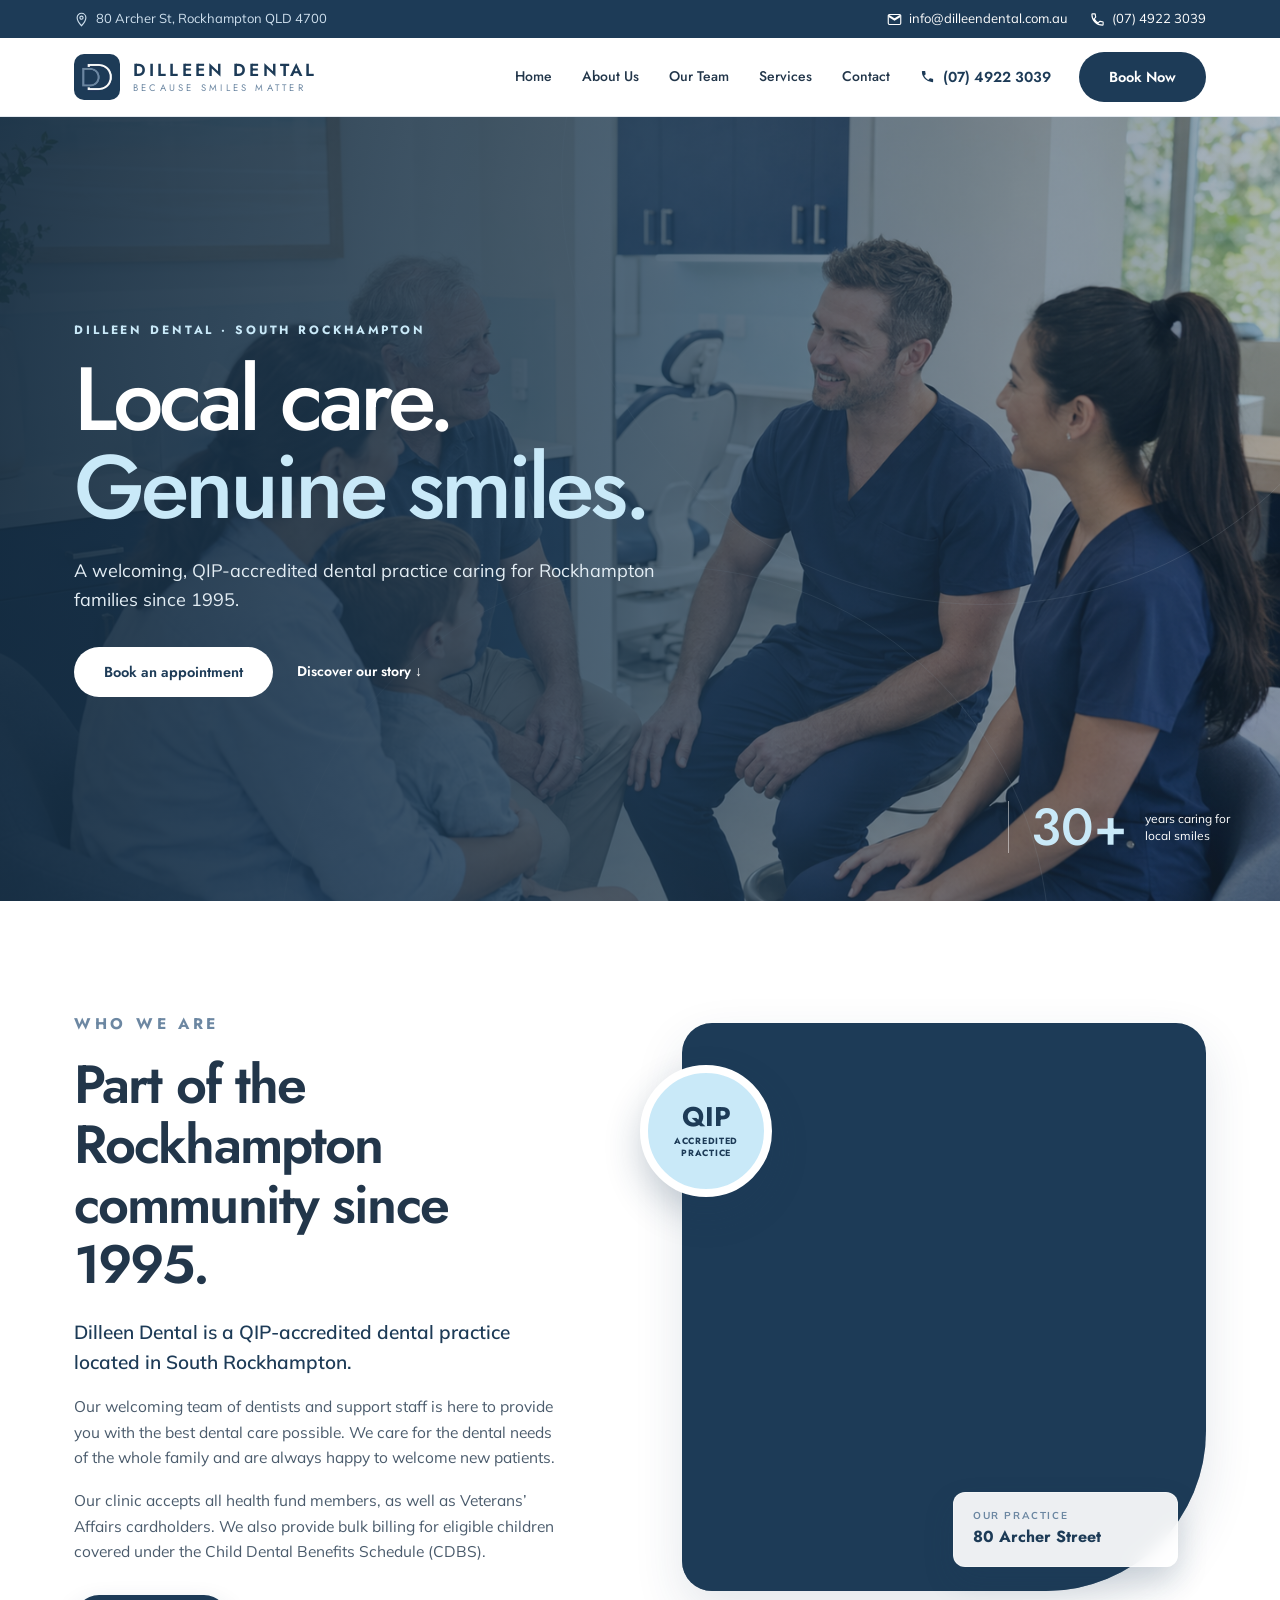
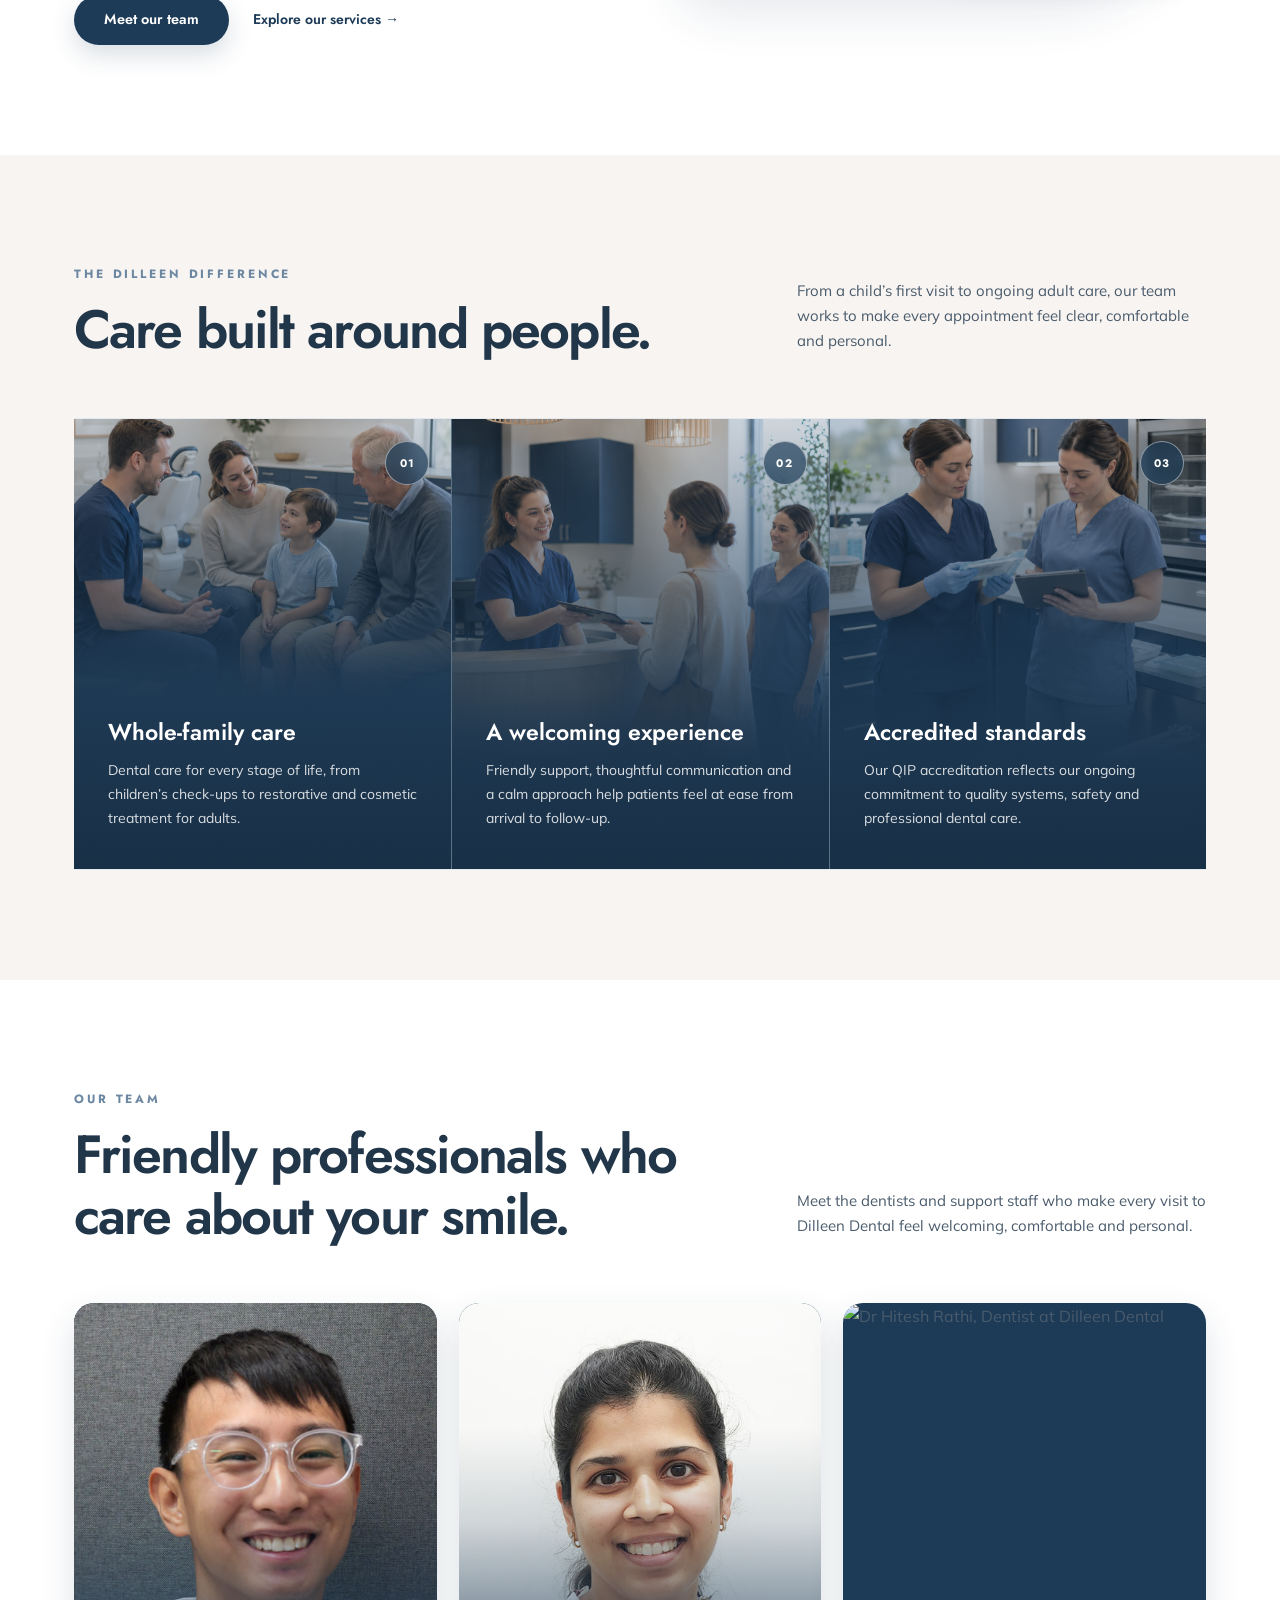
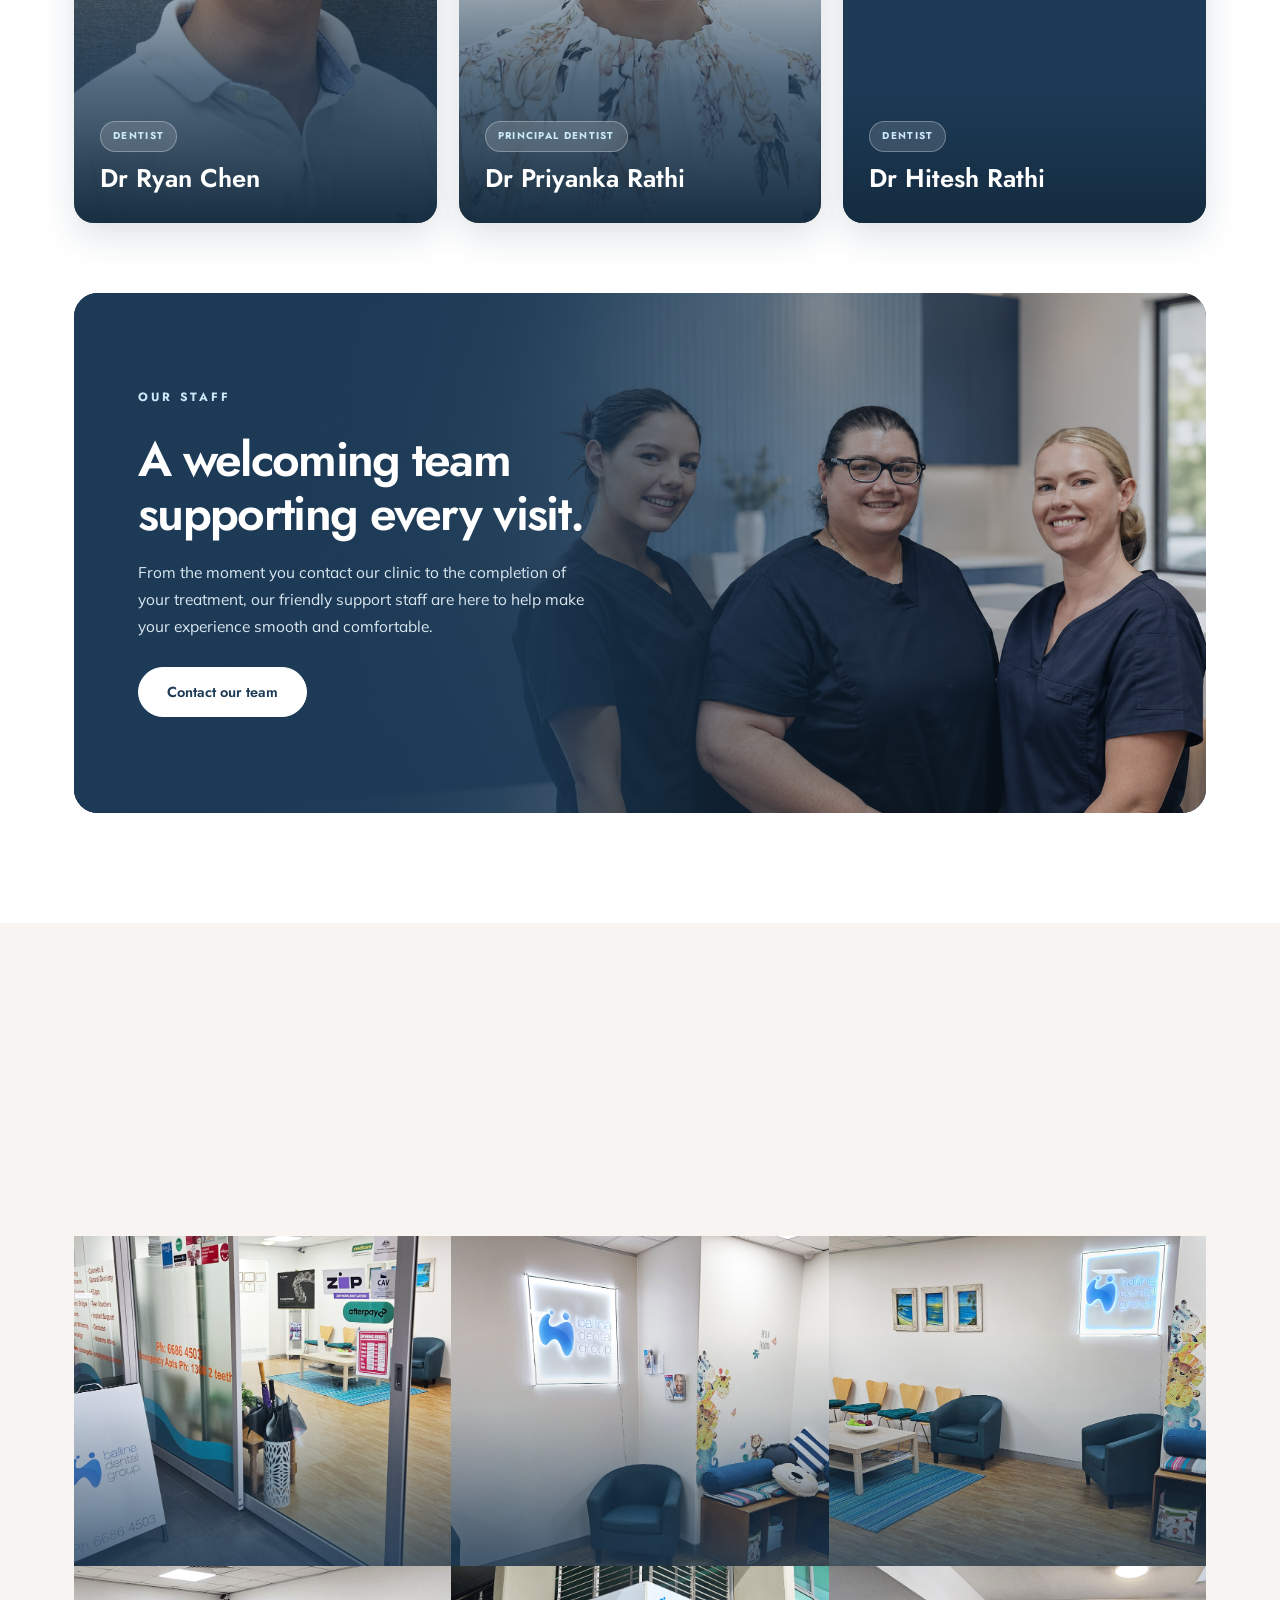
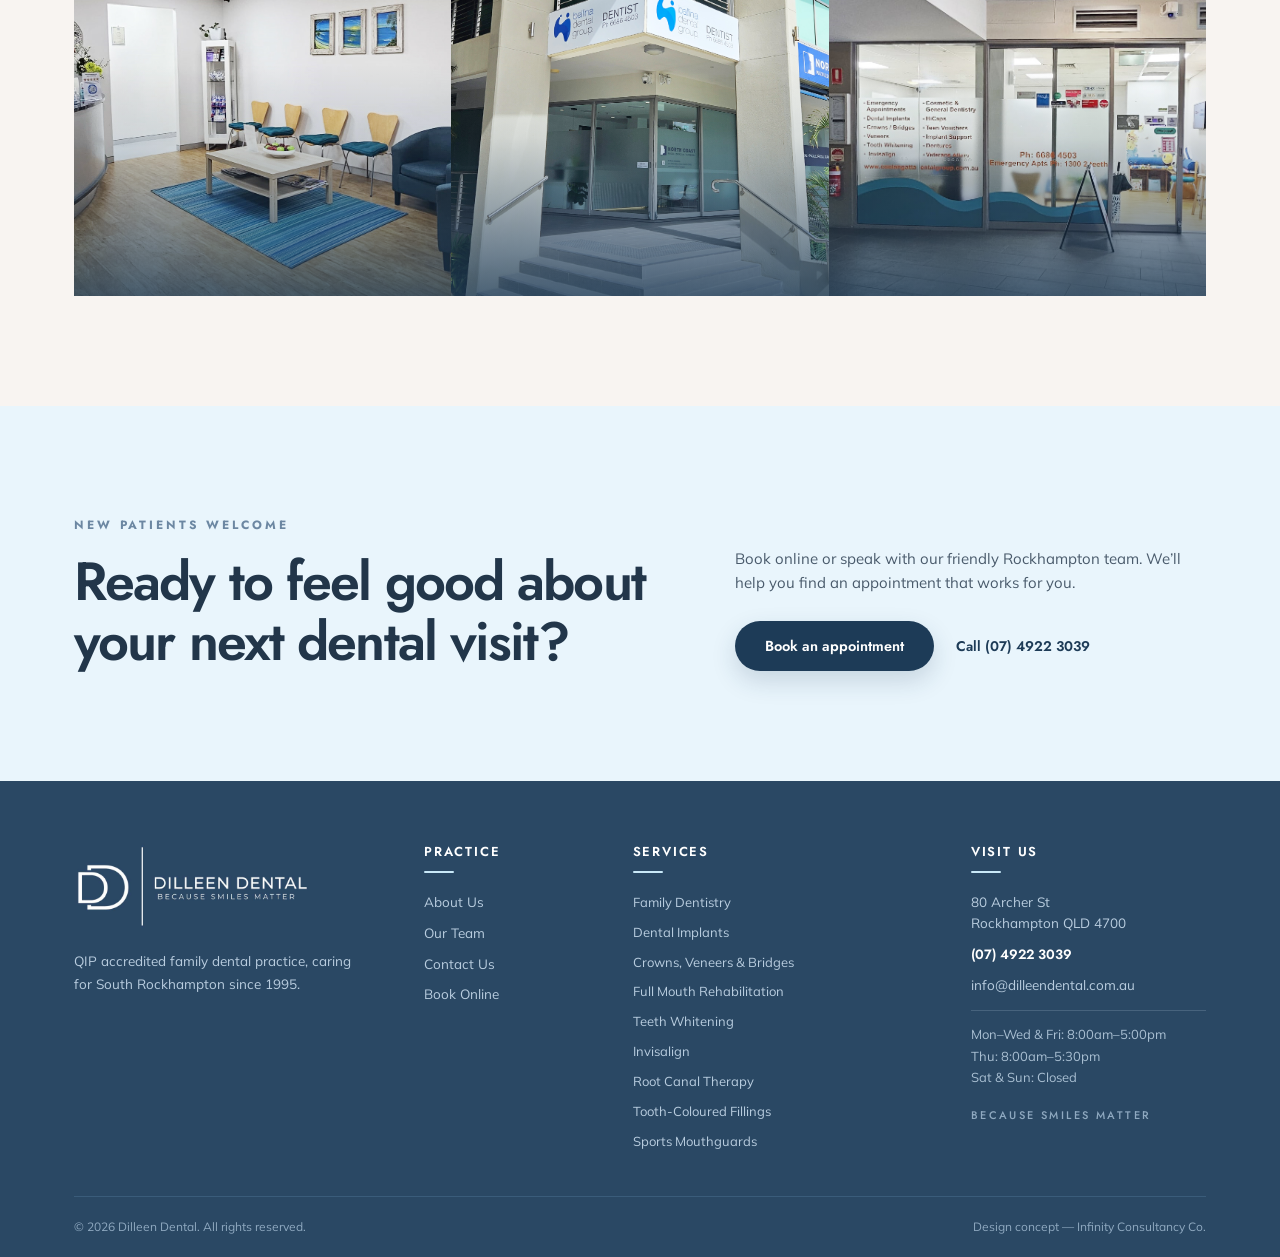
==== commit f5e309ee: "update dentist" ====
--- a/about-us.html
+++ b/about-us.html
@@ -244,115 +244,103 @@
       
 
       <section class="about-team section" id="our-team">
-        <div class="wrap">
-          <div class="section-heading reveal">
-            <div>
-              <p class="eyebrow">Our team</p>
-              <h2>Friendly professionals who care about your smile.</h2>
-            </div>
-
-            <p>
-              Meet the dentists and support staff who make every visit to
-              Dilleen Dental feel welcoming, comfortable and personal.
-            </p>
-          </div>
-
-          <!-- DENTISTS -->
-          <div class="about-team__grid">
-            <article class="about-team__member reveal">
-              <img
-                class="about-team__image"
-                src="images/dr-priyanka-2.png"
-                alt="Dr Priyanka Rathi, Principal Dentist at Dilleen Dental"
-                loading="lazy"
-              />
-
-              <div class="about-team__overlay"></div>
-
-              <div class="about-team__content">
-                <span class="about-team__role">Principal Dentist</span>
-                <h3>Dr Priyanka Rathi</h3>
-              </div>
-            </article>
-
-            <article class="about-team__member reveal">
-              <img
-                class="about-team__image"
-                src="images/dr-jia.png"
-                alt="Dr Jia Ru Toh, Dentist at Dilleen Dental"
-                loading="lazy"
-              />
-
-              <div class="about-team__overlay"></div>
-
-              <div class="about-team__content">
-                <span class="about-team__role">Dentist</span>
-                <h3>Dr Jia Ru Toh</h3>
-              </div>
-            </article>
-
-            <article class="about-team__member reveal">
-              <img
-                class="about-team__image"
-                src="images/dr.ryan.jpg"
-                alt="Dr Ryan Chen, Dentist at Dilleen Dental"
-                loading="lazy"
-              />
-
-              <div class="about-team__overlay"></div>
-
-              <div class="about-team__content">
-                <span class="about-team__role">Dentist</span>
-                <h3>Dr Ryan Chen</h3>
-              </div>
-            </article>
-
-            <article class="about-team__member reveal">
-              <img
-                class="about-team__image"
-                src="images/dr-chris-2.png"
-                alt="Dr Chris Xu, Dentist at Dilleen Dental"
-                loading="lazy"
-              />
-
-              <div class="about-team__overlay"></div>
-
-              <div class="about-team__content">
-                <span class="about-team__role">Dentist</span>
-                <h3>Dr Chris Xu</h3>
-              </div>
-            </article>
-          </div>
-
-          <!-- STAFF GROUP -->
-          <div class="about-staff reveal">
-            <div class="about-staff__image">
-              <img
-                src="images/our-staff.png"
-                alt="The Dilleen Dental support staff"
-                loading="lazy"
-              />
-
-              <div class="about-staff__overlay"></div>
-
-              <div class="about-staff__content">
-                <p class="eyebrow">Our staff</p>
-                <h2>A welcoming team supporting every visit.</h2>
-                <p>
-                  From the moment you contact our clinic to the completion of
-                  your treatment, our friendly support staff are here to help
-                  make your experience smooth and comfortable.
-                </p>
-
-                <a class="btn btn--light" href="index.html#contact">
-                  Contact our team
-                </a>
-              </div>
-            </div>
-          </div>
-        </div>
-      </section>
-
+  <div class="wrap">
+    <div class="section-heading reveal">
+      <div>
+        <p class="eyebrow">Our team</p>
+        <h2>Friendly professionals who care about your smile.</h2>
+      </div>
+
+      <p>
+        Meet the dentists and support staff who make every visit to Dilleen
+        Dental feel welcoming, comfortable and personal.
+      </p>
+    </div>
+
+    <!-- DENTISTS -->
+    <div class="about-team__grid">
+      <!-- DR RYAN CHEN -->
+      <article class="about-team__member reveal">
+        <img
+          class="about-team__image"
+          src="images/dr.ryan.jpg"
+          alt="Dr Ryan Chen, Dentist at Dilleen Dental"
+          loading="lazy"
+        />
+
+        <div class="about-team__overlay"></div>
+
+        <div class="about-team__content">
+          <span class="about-team__role">Dentist</span>
+          <h3>Dr Ryan Chen</h3>
+        </div>
+      </article>
+
+      <!-- DR PRIYANKA RATHI -->
+      <article class="about-team__member reveal">
+        <img
+          class="about-team__image"
+          src="images/dr-priyanka-2.png"
+          alt="Dr Priyanka Rathi, Principal Dentist at Dilleen Dental"
+          loading="lazy"
+        />
+
+        <div class="about-team__overlay"></div>
+
+        <div class="about-team__content">
+          <span class="about-team__role">Principal Dentist</span>
+          <h3>Dr Priyanka Rathi</h3>
+        </div>
+      </article>
+
+      <!-- DR HITESHI RATHI -->
+      <article class="about-team__member reveal">
+        <img
+          class="about-team__image"
+          src="images/dr-hitesh-rathi.jpg"
+          alt="Dr Hitesh Rathi, Dentist at Dilleen Dental"
+          loading="lazy"
+        />
+
+        <div class="about-team__overlay"></div>
+
+        <div class="about-team__content">
+          <span class="about-team__role">Dentist</span>
+          <h3>Dr Hitesh Rathi</h3>
+        </div>
+      </article>
+    </div>
+
+    <!-- STAFF GROUP -->
+    <div class="about-staff reveal">
+      <div class="about-staff__image">
+        <img
+          src="images/our-staff.png"
+          alt="The Dilleen Dental support staff"
+          loading="lazy"
+        />
+
+        <div class="about-staff__overlay"></div>
+
+        <div class="about-staff__content">
+          <p class="eyebrow">Our staff</p>
+
+          <h2>A welcoming team supporting every visit.</h2>
+
+          <p>
+            From the moment you contact our clinic to the completion of your
+            treatment, our friendly support staff are here to help make your
+            experience smooth and comfortable.
+          </p>
+
+          <a class="btn btn--light" href="index.html#contact">
+            Contact our team
+          </a>
+        </div>
+      </div>
+    </div>
+  </div>
+</section>
       <section class="clinic section">
         <div class="wrap">
           <div class="section-heading section-heading--clinic reveal">
--- a/css/about-us.css
+++ b/css/about-us.css
@@ -1009,18 +1009,17 @@
 
 .about-team {
   overflow: hidden;
-  background: var(--white);
-}
-
-/* Four dentist cards */
+  background: #fff;
+}
+
 /* ========================================
-   DENTIST IMAGE CARDS
+   THREE DENTIST IMAGE CARDS
 ======================================== */
 
 .about-team__grid {
   display: grid;
-  grid-template-columns: repeat(4, minmax(0, 1fr));
-  gap: 18px;
+  grid-template-columns: repeat(3, minmax(0, 1fr));
+  gap: 22px;
 }
 
 .about-team__member {
@@ -1028,14 +1027,14 @@
   isolation: isolate;
   overflow: hidden;
   min-width: 0;
-  height: 480px;
+  min-height: 520px;
   border-radius: 20px;
   background: var(--navy);
   box-shadow: 0 14px 34px rgba(29, 59, 87, 0.14);
   cursor: pointer;
   transition:
-    transform 0.4s ease,
-    box-shadow 0.4s ease;
+    box-shadow 0.4s ease,
+    transform 0.4s ease;
 }
 
 .about-team__member:hover {
@@ -1047,7 +1046,7 @@
 
 .about-team__image {
   position: absolute;
-  z-index: -2;
+  z-index: 0;
   inset: 0;
   display: block;
   width: 100%;
@@ -1055,8 +1054,8 @@
   object-fit: cover;
   object-position: center top;
   transition:
-    transform 0.8s ease,
-    filter 0.5s ease;
+    filter 0.55s ease,
+    transform 0.8s ease;
 }
 
 .about-team__member:hover .about-team__image {
@@ -1064,18 +1063,32 @@
   transform: scale(1.055);
 }
 
-/* Dark gradient behind the text */
+/* Individual image positioning */
+
+.about-team__member:nth-child(1) .about-team__image {
+  object-position: center 20%;
+}
+
+.about-team__member:nth-child(2) .about-team__image {
+  object-position: center 16%;
+}
+
+.about-team__member:nth-child(3) .about-team__image {
+  object-position: center 18%;
+}
+
+/* Dark gradient behind name and role */
 
 .about-team__overlay {
   position: absolute;
-  z-index: -1;
+  z-index: 1;
   inset: 0;
   background: linear-gradient(
     to top,
-    rgba(22, 47, 70, 0.96) 0%,
-    rgba(29, 59, 87, 0.72) 25%,
-    rgba(29, 59, 87, 0.1) 58%,
-    transparent 75%
+    rgba(20, 43, 63, 0.98) 0%,
+    rgba(29, 59, 87, 0.76) 27%,
+    rgba(29, 59, 87, 0.16) 58%,
+    transparent 76%
   );
   transition: background 0.45s ease;
 }
@@ -1083,14 +1096,14 @@
 .about-team__member:hover .about-team__overlay {
   background: linear-gradient(
     to top,
-    rgba(22, 47, 70, 0.98) 0%,
-    rgba(29, 59, 87, 0.78) 30%,
-    rgba(29, 59, 87, 0.16) 62%,
-    transparent 78%
+    rgba(20, 43, 63, 1) 0%,
+    rgba(29, 59, 87, 0.84) 31%,
+    rgba(29, 59, 87, 0.22) 64%,
+    transparent 80%
   );
 }
 
-/* Name and role inside the image */
+/* Text inside the image */
 
 .about-team__content {
   position: absolute;
@@ -1098,7 +1111,7 @@
   right: 0;
   bottom: 0;
   left: 0;
-  padding: 30px 24px;
+  padding: 32px 26px;
   color: #fff;
   transform: translateY(4px);
   transition: transform 0.4s ease;
@@ -1111,9 +1124,9 @@
 .about-team__role {
   display: inline-flex;
   align-items: center;
-  margin-bottom: 10px;
-  padding: 6px 11px;
-  border: 1px solid rgba(255, 255, 255, 0.28);
+  margin-bottom: 11px;
+  padding: 6px 12px;
+  border: 1px solid rgba(255, 255, 255, 0.3);
   border-radius: 999px;
   background: rgba(255, 255, 255, 0.14);
   color: var(--sky);
@@ -1129,53 +1142,14 @@
   margin: 0;
   color: #fff;
   font-family: var(--head);
-  font-size: 23px;
+  font-size: clamp(22px, 2vw, 27px);
   font-weight: 600;
   line-height: 1.25;
 }
 
-/* Tablet */
-
-@media (max-width: 1020px) {
-  .about-team__grid {
-    grid-template-columns: repeat(2, minmax(0, 1fr));
-  }
-
-  .about-team__member {
-    height: 520px;
-  }
-}
-
-/* Mobile */
-
-@media (max-width: 620px) {
-  .about-team__grid {
-    grid-template-columns: 1fr;
-    gap: 16px;
-  }
-
-  .about-team__member {
-    height: 500px;
-  }
-
-  .about-team__content {
-    padding: 26px 22px;
-  }
-
-  .about-team__content h3 {
-    font-size: 22px;
-  }
-}
-
-@media (prefers-reduced-motion: reduce) {
-  .about-team__member,
-  .about-team__image,
-  .about-team__content {
-    transition: none;
-  }
-}
-
-/* Staff group image */
+/* ========================================
+   STAFF GROUP IMAGE
+======================================== */
 
 .about-staff {
   margin-top: 70px;
@@ -1193,7 +1167,7 @@
 
 .about-staff__image > img {
   position: absolute;
-  z-index: -2;
+  z-index: 0;
   inset: 0;
   display: block;
   width: 100%;
@@ -1209,19 +1183,20 @@
 
 .about-staff__overlay {
   position: absolute;
-  z-index: -1;
+  z-index: 1;
   inset: 0;
-  background:
-    linear-gradient(
-      90deg,
-      rgba(29, 59, 87, 0.94) 0%,
-      rgba(29, 59, 87, 0.82) 38%,
-      rgba(29, 59, 87, 0.34) 68%,
-      rgba(29, 59, 87, 0.12) 100%
-    );
+  background: linear-gradient(
+    90deg,
+    rgba(29, 59, 87, 0.94) 0%,
+    rgba(29, 59, 87, 0.82) 38%,
+    rgba(29, 59, 87, 0.34) 68%,
+    rgba(29, 59, 87, 0.12) 100%
+  );
 }
 
 .about-staff__content {
+  position: relative;
+  z-index: 2;
   display: flex;
   min-height: 520px;
   max-width: 590px;
@@ -1255,39 +1230,65 @@
   align-self: flex-start;
 }
 
-.btn--light {
+.about-staff .btn--light {
   border: 1px solid #fff;
   background: #fff;
   color: var(--navy);
 }
 
-.btn--light:hover {
+.about-staff .btn--light:hover {
   border-color: var(--sky);
   background: var(--sky);
   color: var(--navy);
 }
 
-/* Tablet */
+/* ========================================
+   TABLET
+======================================== */
 
 @media (max-width: 1020px) {
   .about-team__grid {
     grid-template-columns: repeat(2, minmax(0, 1fr));
   }
 
-  .about-team__photo {
-    height: 420px;
-  }
-}
-
-/* Mobile */
+  .about-team__member {
+    min-height: 540px;
+  }
+
+  /* Centre the third dentist */
+
+  .about-team__member:last-child {
+    width: calc(50% - 11px);
+    grid-column: 1 / -1;
+    justify-self: center;
+  }
+}
+
+/* ========================================
+   MOBILE
+======================================== */
 
 @media (max-width: 620px) {
   .about-team__grid {
     grid-template-columns: 1fr;
-  }
-
-  .about-team__photo {
-    height: 410px;
+    gap: 18px;
+  }
+
+  .about-team__member,
+  .about-team__member:last-child {
+    width: 100%;
+    max-width: 440px;
+    min-height: 500px;
+    grid-column: auto;
+    justify-self: center;
+  }
+
+  .about-team__content {
+    padding: 26px 22px;
+  }
+
+  .about-team__content h3 {
+    font-size: 23px;
   }
 
   .about-staff {
@@ -1302,8 +1303,8 @@
   .about-staff__overlay {
     background: linear-gradient(
       to top,
-      rgba(29, 59, 87, 0.96) 0%,
-      rgba(29, 59, 87, 0.76) 60%,
+      rgba(29, 59, 87, 0.97) 0%,
+      rgba(29, 59, 87, 0.8) 61%,
       rgba(29, 59, 87, 0.22) 100%
     );
   }
@@ -1317,11 +1318,16 @@
   .about-staff__content h2 {
     font-size: 31px;
   }
+
+  .about-staff__content .btn {
+    width: 100%;
+  }
 }
 
 @media (prefers-reduced-motion: reduce) {
   .about-team__member,
-  .about-team__photo img,
+  .about-team__image,
+  .about-team__content,
   .about-staff__image > img {
     transition: none;
   }
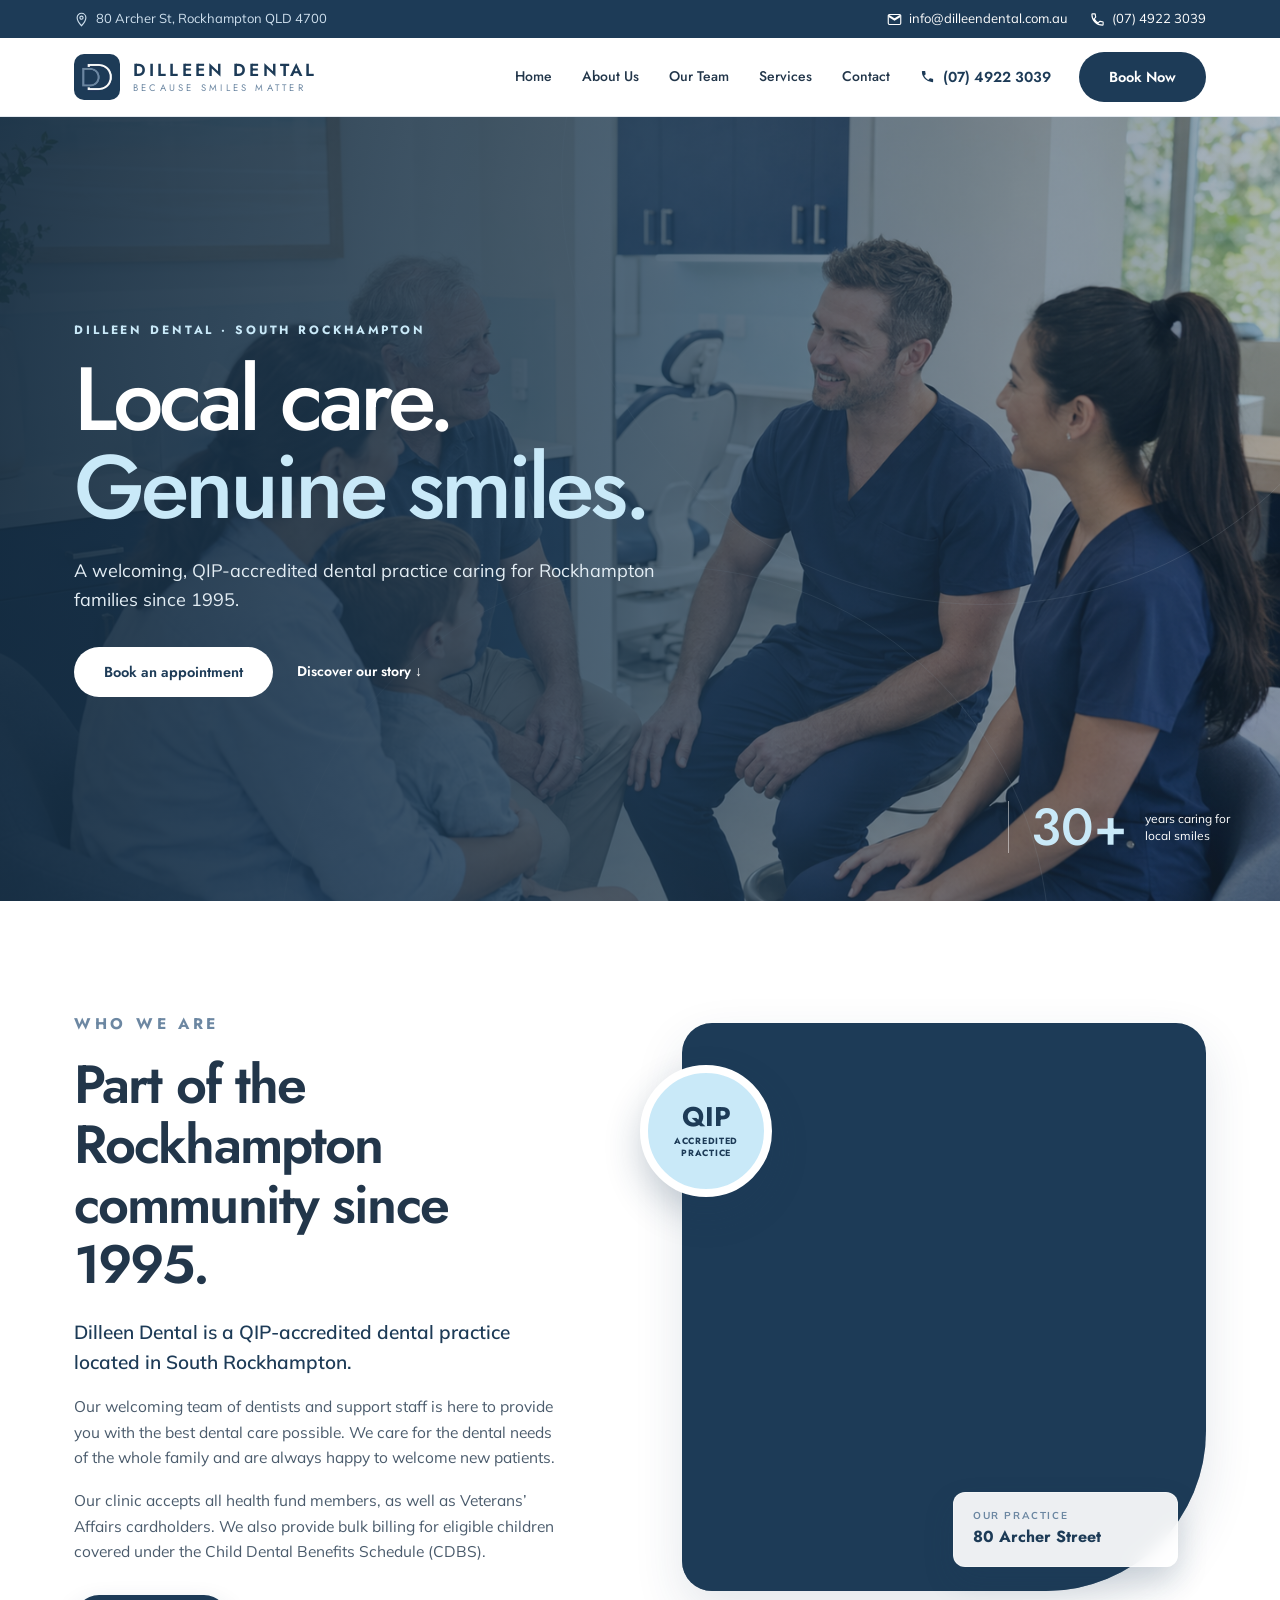
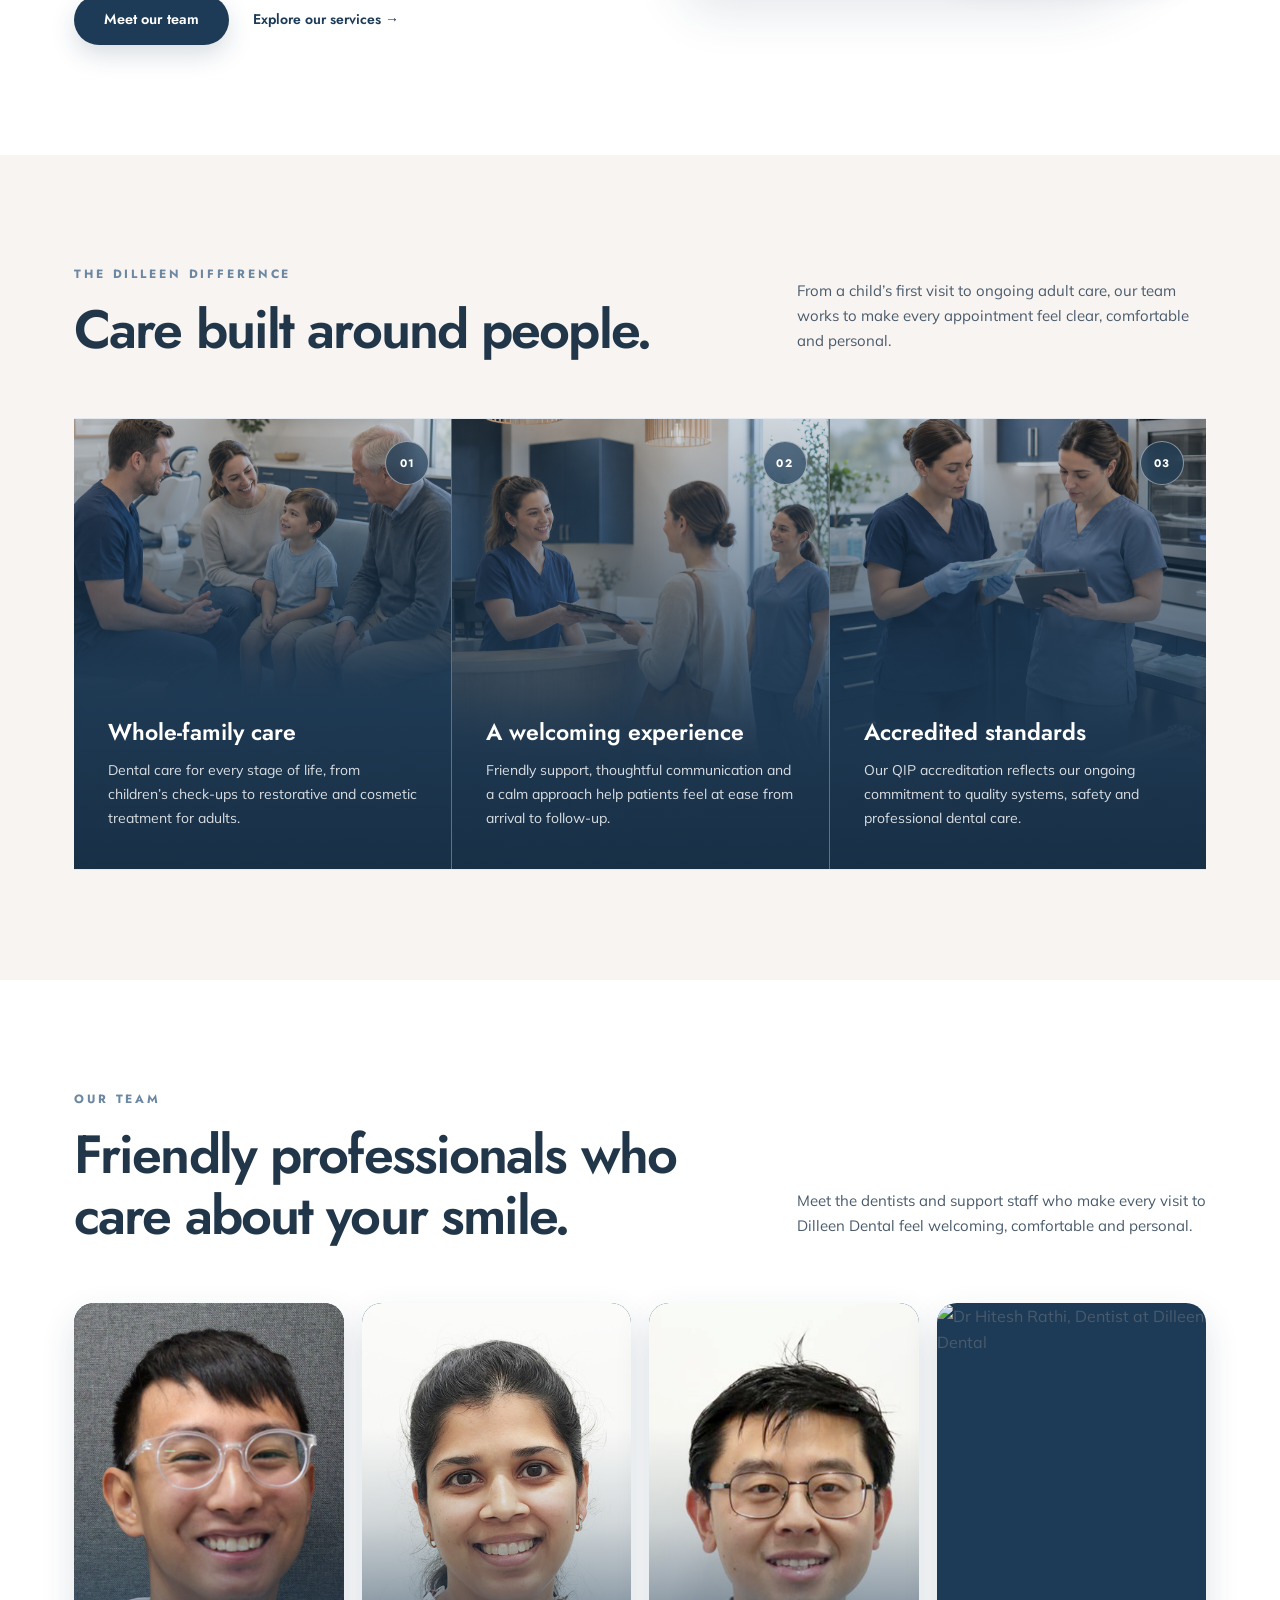
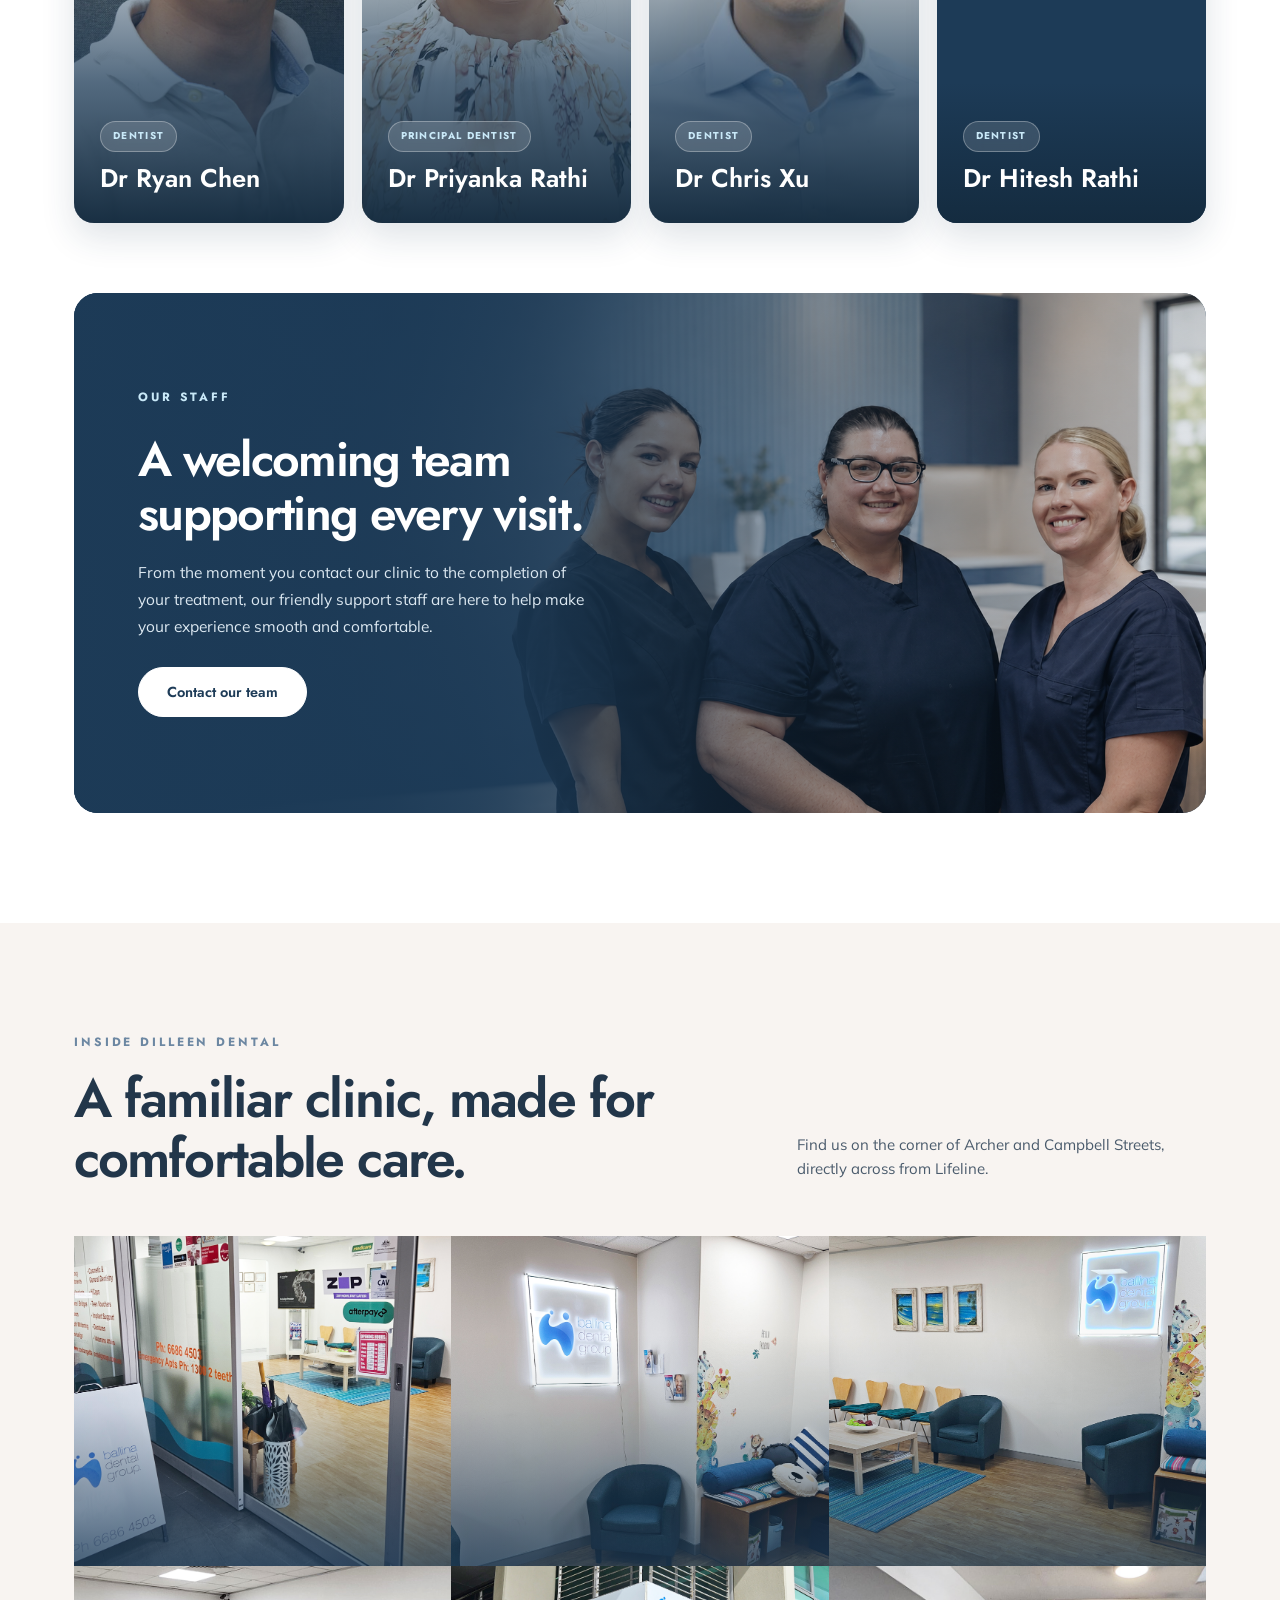
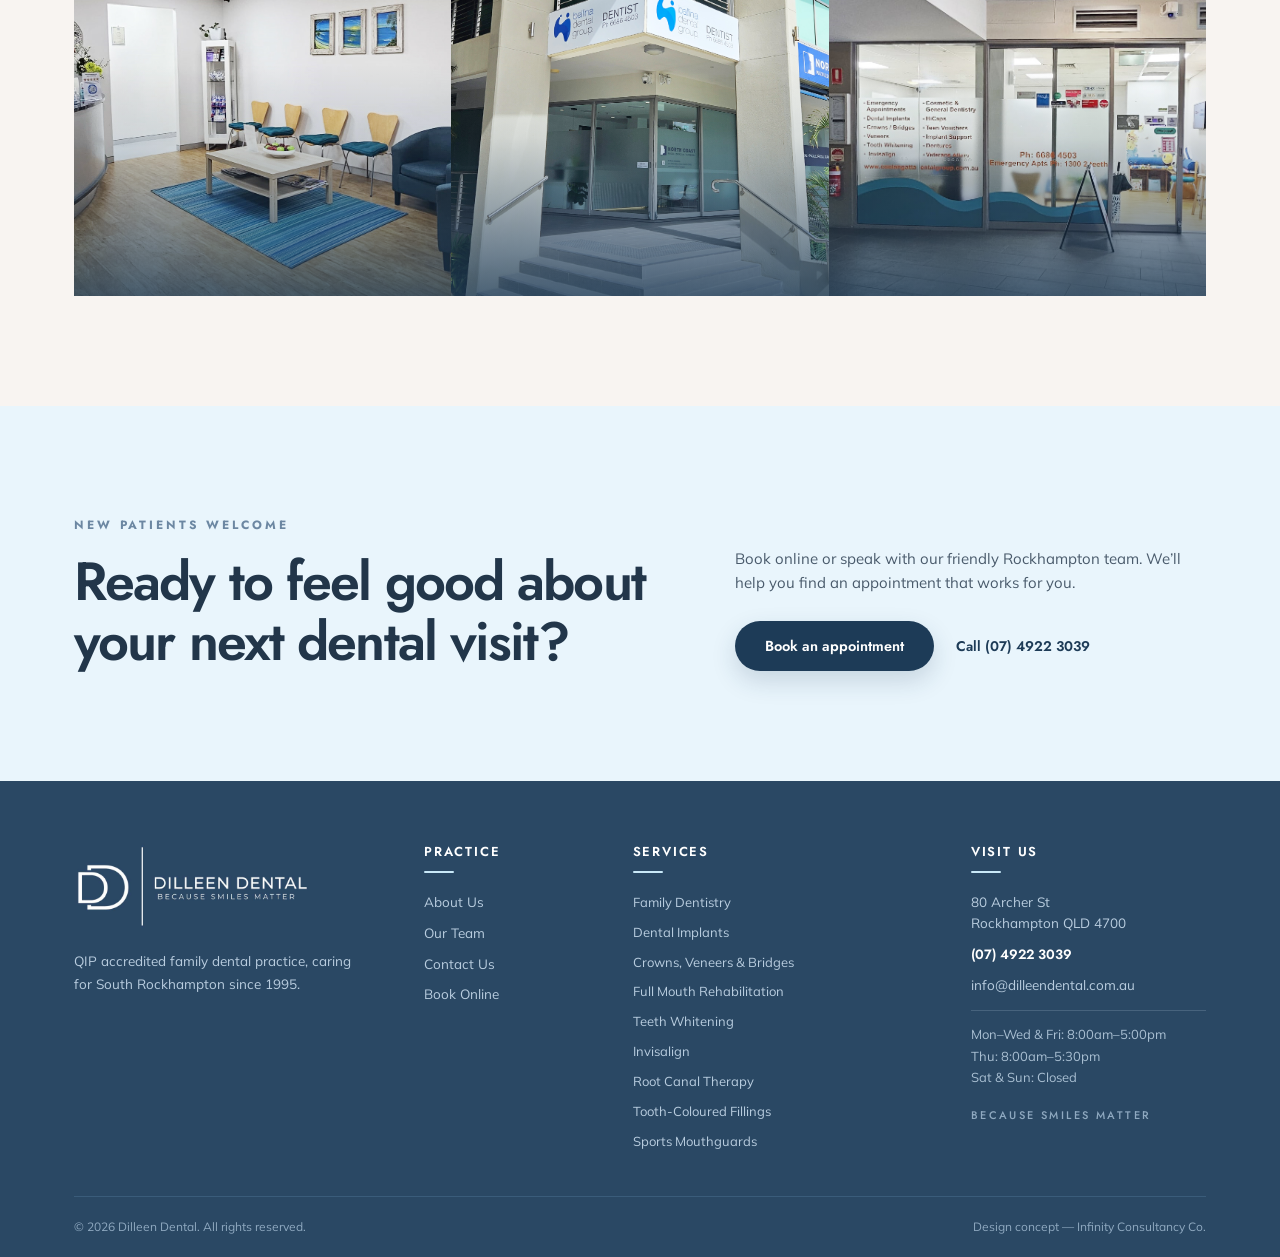
==== commit ad3896e8: "update the 4 dentist" ====
--- a/about-us.html
+++ b/about-us.html
@@ -241,106 +241,121 @@
         </div>
       </section>
 
-      
-
       <section class="about-team section" id="our-team">
-  <div class="wrap">
-    <div class="section-heading reveal">
-      <div>
-        <p class="eyebrow">Our team</p>
-        <h2>Friendly professionals who care about your smile.</h2>
-      </div>
-
-      <p>
-        Meet the dentists and support staff who make every visit to Dilleen
-        Dental feel welcoming, comfortable and personal.
-      </p>
-    </div>
-
-    <!-- DENTISTS -->
-    <div class="about-team__grid">
-      <!-- DR RYAN CHEN -->
-      <article class="about-team__member reveal">
-        <img
-          class="about-team__image"
-          src="images/dr.ryan.jpg"
-          alt="Dr Ryan Chen, Dentist at Dilleen Dental"
-          loading="lazy"
-        />
-
-        <div class="about-team__overlay"></div>
-
-        <div class="about-team__content">
-          <span class="about-team__role">Dentist</span>
-          <h3>Dr Ryan Chen</h3>
-        </div>
-      </article>
-
-      <!-- DR PRIYANKA RATHI -->
-      <article class="about-team__member reveal">
-        <img
-          class="about-team__image"
-          src="images/dr-priyanka-2.png"
-          alt="Dr Priyanka Rathi, Principal Dentist at Dilleen Dental"
-          loading="lazy"
-        />
-
-        <div class="about-team__overlay"></div>
-
-        <div class="about-team__content">
-          <span class="about-team__role">Principal Dentist</span>
-          <h3>Dr Priyanka Rathi</h3>
-        </div>
-      </article>
-
-      <!-- DR HITESHI RATHI -->
-      <article class="about-team__member reveal">
-        <img
-          class="about-team__image"
-          src="images/dr-hitesh-rathi.jpg"
-          alt="Dr Hitesh Rathi, Dentist at Dilleen Dental"
-          loading="lazy"
-        />
-
-        <div class="about-team__overlay"></div>
-
-        <div class="about-team__content">
-          <span class="about-team__role">Dentist</span>
-          <h3>Dr Hitesh Rathi</h3>
-        </div>
-      </article>
-    </div>
-
-    <!-- STAFF GROUP -->
-    <div class="about-staff reveal">
-      <div class="about-staff__image">
-        <img
-          src="images/our-staff.png"
-          alt="The Dilleen Dental support staff"
-          loading="lazy"
-        />
-
-        <div class="about-staff__overlay"></div>
-
-        <div class="about-staff__content">
-          <p class="eyebrow">Our staff</p>
-
-          <h2>A welcoming team supporting every visit.</h2>
-
-          <p>
-            From the moment you contact our clinic to the completion of your
-            treatment, our friendly support staff are here to help make your
-            experience smooth and comfortable.
-          </p>
-
-          <a class="btn btn--light" href="index.html#contact">
-            Contact our team
-          </a>
-        </div>
-      </div>
-    </div>
-  </div>
-</section>
+        <div class="wrap">
+          <div class="section-heading reveal">
+            <div>
+              <p class="eyebrow">Our team</p>
+              <h2>Friendly professionals who care about your smile.</h2>
+            </div>
+
+            <p>
+              Meet the dentists and support staff who make every visit to
+              Dilleen Dental feel welcoming, comfortable and personal.
+            </p>
+          </div>
+
+          <!-- DENTISTS -->
+          <div class="about-team__grid">
+            <!-- DR RYAN CHEN -->
+            <article class="about-team__member reveal">
+              <img
+                class="about-team__image"
+                src="images/dr.ryan.jpg"
+                alt="Dr Ryan Chen, Dentist at Dilleen Dental"
+                loading="lazy"
+              />
+
+              <div class="about-team__overlay"></div>
+
+              <div class="about-team__content">
+                <span class="about-team__role">Dentist</span>
+                <h3>Dr Ryan Chen</h3>
+              </div>
+            </article>
+
+            <!-- DR PRIYANKA RATHI -->
+            <article class="about-team__member reveal">
+              <img
+                class="about-team__image"
+                src="images/dr-priyanka-2.png"
+                alt="Dr Priyanka Rathi, Principal Dentist at Dilleen Dental"
+                loading="lazy"
+              />
+
+              <div class="about-team__overlay"></div>
+
+              <div class="about-team__content">
+                <span class="about-team__role">Principal Dentist</span>
+                <h3>Dr Priyanka Rathi</h3>
+              </div>
+            </article>
+
+            <!-- DR CHRIS XU -->
+            <article class="about-team__member reveal">
+              <img
+                class="about-team__image"
+                src="images/dr-chris-2.png"
+                alt="Dr Chris Xu, Dentist at Dilleen Dental"
+                loading="lazy"
+              />
+
+              <div class="about-team__overlay"></div>
+
+              <div class="about-team__content">
+                <span class="about-team__role">Dentist</span>
+                <h3>Dr Chris Xu</h3>
+              </div>
+            </article>
+
+            <!-- DR HITESHI RATHI -->
+            <article class="about-team__member reveal">
+              <img
+                class="about-team__image"
+                src="images/dr-hitesh-rathi.jpg"
+                alt="Dr Hitesh Rathi, Dentist at Dilleen Dental"
+                loading="lazy"
+              />
+
+              <div class="about-team__overlay"></div>
+
+              <div class="about-team__content">
+                <span class="about-team__role">Dentist</span>
+                <h3>Dr Hitesh Rathi</h3>
+              </div>
+            </article>
+          </div>
+
+          <!-- STAFF GROUP -->
+          <div class="about-staff reveal">
+            <div class="about-staff__image">
+              <img
+                src="images/our-staff.png"
+                alt="The Dilleen Dental support staff"
+                loading="lazy"
+              />
+
+              <div class="about-staff__overlay"></div>
+
+              <div class="about-staff__content">
+                <p class="eyebrow">Our staff</p>
+
+                <h2>A welcoming team supporting every visit.</h2>
+
+                <p>
+                  From the moment you contact our clinic to the completion of
+                  your treatment, our friendly support staff are here to help
+                  make your experience smooth and comfortable.
+                </p>
+
+                <a class="btn btn--light" href="index.html#contact">
+                  Contact our team
+                </a>
+              </div>
+            </div>
+          </div>
+        </div>
+      </section>
       <section class="clinic section">
         <div class="wrap">
           <div class="section-heading section-heading--clinic reveal">
--- a/css/about-us.css
+++ b/css/about-us.css
@@ -1018,8 +1018,8 @@
 
 .about-team__grid {
   display: grid;
-  grid-template-columns: repeat(3, minmax(0, 1fr));
-  gap: 22px;
+  grid-template-columns: repeat(4, minmax(0, 1fr));
+  gap: 18px;
 }
 
 .about-team__member {
@@ -1074,6 +1074,10 @@
 }
 
 .about-team__member:nth-child(3) .about-team__image {
+  object-position: center 18%;
+}
+
+.about-team__member:nth-child(4) .about-team__image {
   object-position: center 18%;
 }
 
@@ -1252,7 +1256,10 @@
   }
 
   .about-team__member {
+    width: 100%;
     min-height: 540px;
+    grid-column: auto;
+    justify-self: stretch;
   }
 
   /* Centre the third dentist */
@@ -1274,8 +1281,7 @@
     gap: 18px;
   }
 
-  .about-team__member,
-  .about-team__member:last-child {
+  .about-team__member {
     width: 100%;
     max-width: 440px;
     min-height: 500px;
@@ -1290,7 +1296,6 @@
   .about-team__content h3 {
     font-size: 23px;
   }
-
   .about-staff {
     margin-top: 48px;
   }
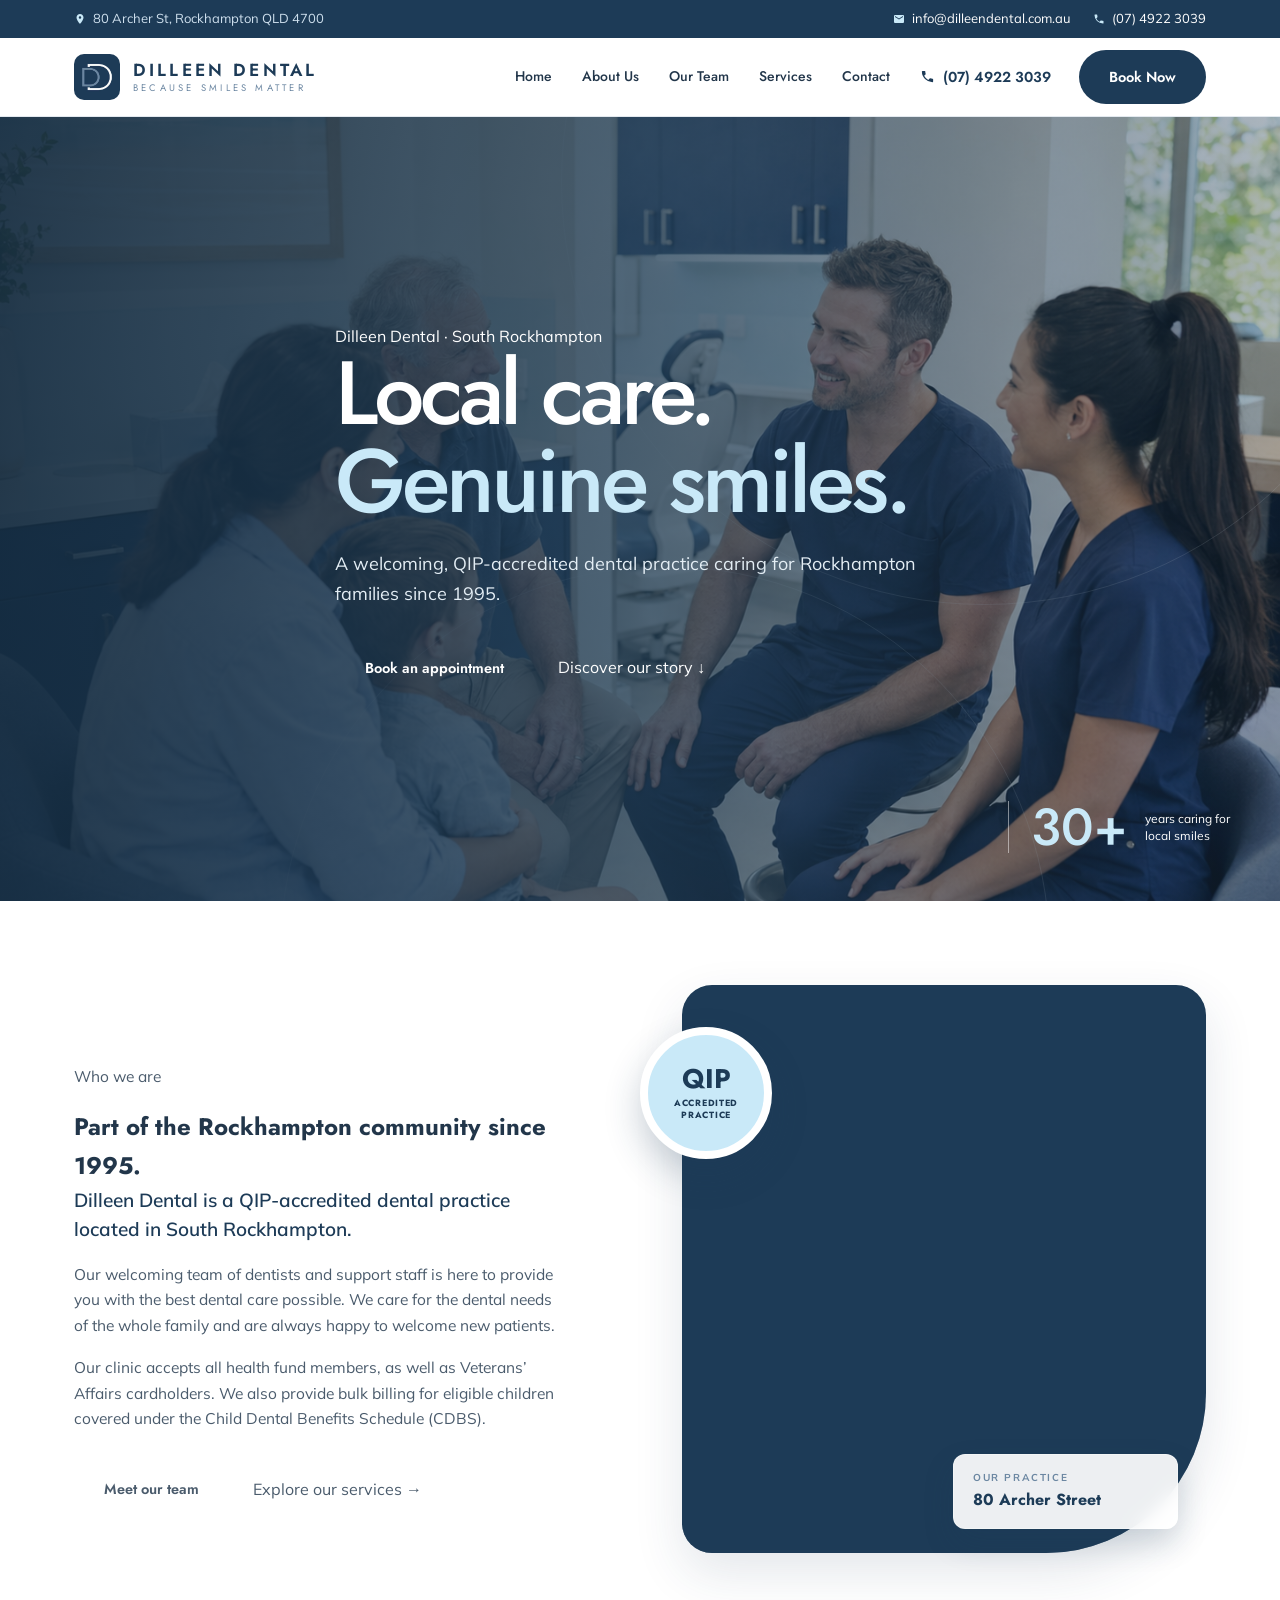
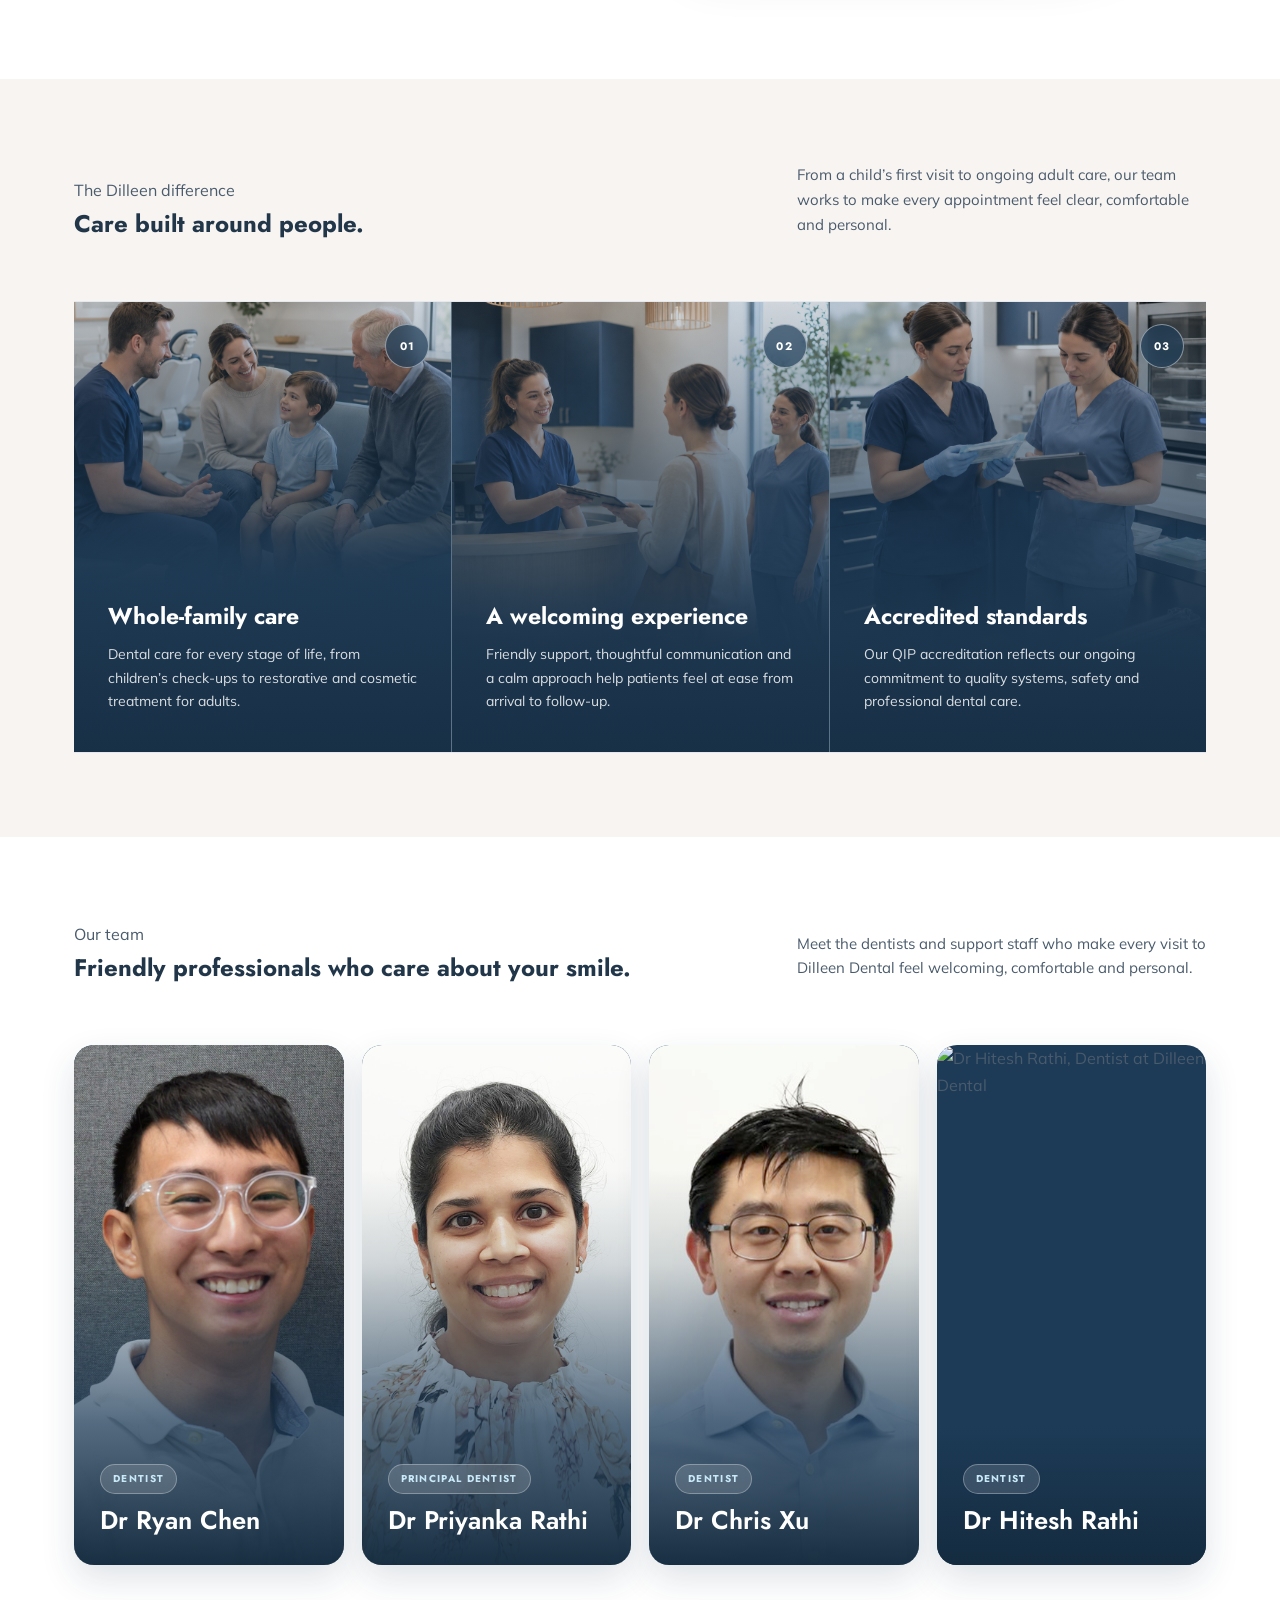
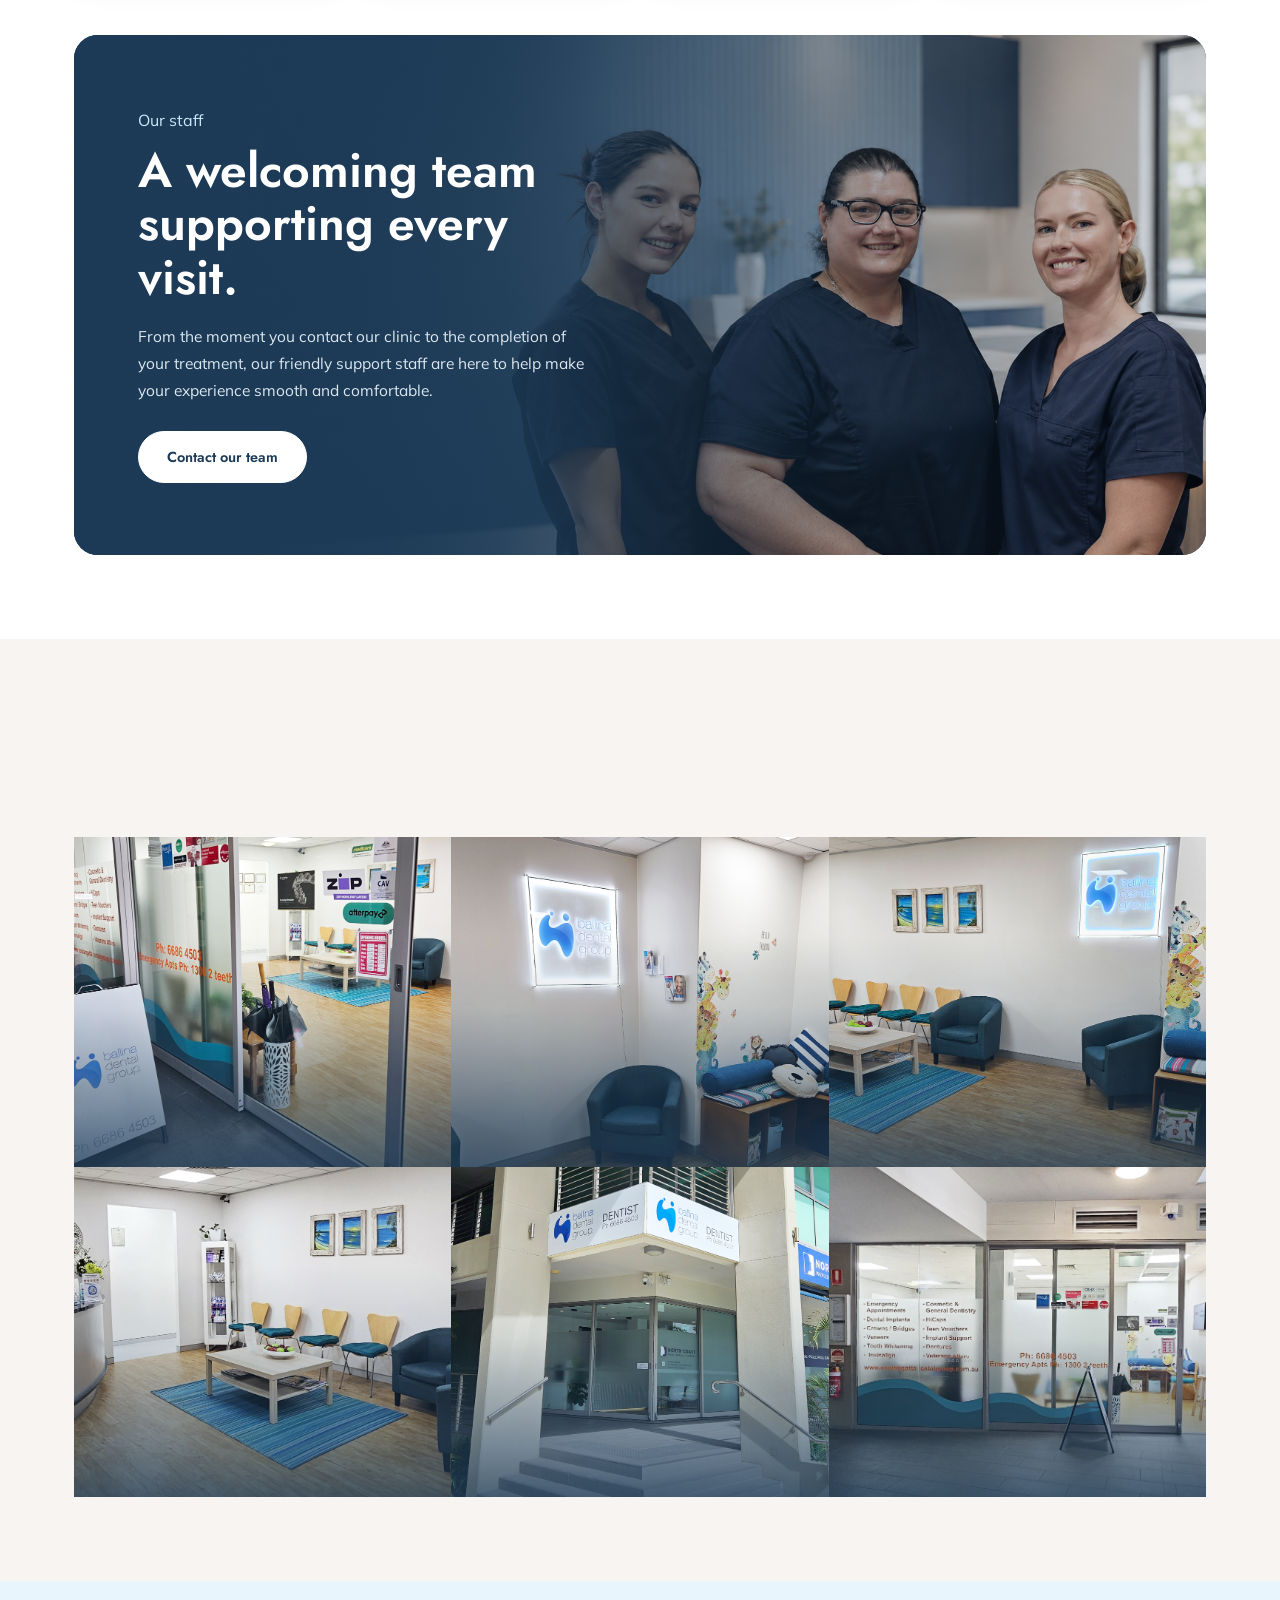
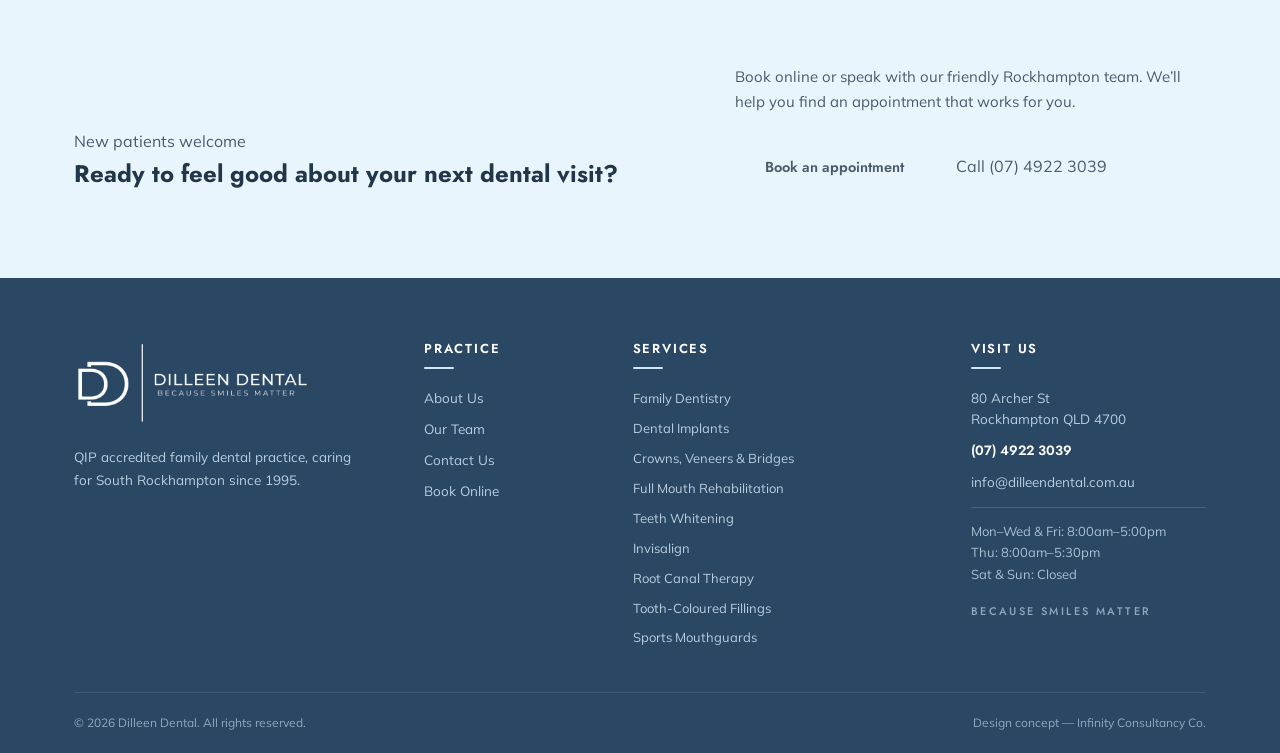
==== commit 164b063c: "add team page" ====
--- a/about-us.html
+++ b/about-us.html
@@ -22,9 +22,8 @@
   </head>
 
   <body>
-    <a class="skip-link" href="#main-content">Skip to main content</a>
-
-    <div id="top" class="topbar">
+
+   <div id="top" class="topbar">
       <div class="wrap">
         <span class="tb-item"
           ><svg width="12" height="12" viewBox="0 0 24 24" fill="#c9e9f8">
@@ -65,9 +64,9 @@
         </a>
         <nav class="main" id="mainnav">
           <a href="index.html#top">Home</a>
-          <a href="#about">About Us</a>
-          <a href="#team">Our Team</a>
-          <a href="#services">Services</a>
+          <a href="about-us.html#top">About Us</a>
+          <a href="full-team.html#top">Our Team</a>
+          <a href="services.html#top">Services</a>
           <a href="#contact">Contact</a>
         </nav>
         <a class="h-phone" href="tel:0749223039"
--- a/css/about-us.css
+++ b/css/about-us.css
@@ -37,298 +37,7 @@
   -webkit-font-smoothing: antialiased;
 }
 
-img,
-svg {
-  display: block;
-}
-
-a {
-  color: inherit;
-  text-decoration: none;
-}
-
-p,
-h1,
-h2,
-h3,
-ul,
-figure {
-  margin-top: 0;
-}
-
-.wrap {
-  width: var(--wrap);
-  margin-inline: auto;
-}
-
-.skip-link {
-  position: fixed;
-  z-index: 1000;
-  top: 12px;
-  left: 12px;
-  padding: 10px 14px;
-  border-radius: 8px;
-  background: #fff;
-  color: var(--navy);
-  transform: translateY(-150%);
-}
-
-.skip-link:focus {
-  transform: translateY(0);
-}
-
-.section {
-  padding: 110px 0;
-}
-
-.eyebrow {
-  margin-bottom: 15px;
-  color: var(--slate);
-  font-family: var(--head);
-  font-size: 12px;
-  font-weight: 700;
-  letter-spacing: 0.24em;
-  text-transform: uppercase;
-}
-
-.eyebrow--light {
-  color: var(--sky);
-}
-
-h1,
-h2,
-h3 {
-  color: var(--navy);
-  font-family: var(--head);
-  font-weight: 600;
-  line-height: 1.12;
-}
-
-h2 {
-  margin-bottom: 24px;
-  font-size: clamp(36px, 4.2vw, 58px);
-  letter-spacing: -0.035em;
-}
-
-.btn {
-  display: inline-flex;
-  align-items: center;
-  justify-content: center;
-  min-height: 50px;
-  padding: 13px 24px;
-  border: 1px solid transparent;
-  border-radius: 999px;
-  font-family: var(--head);
-  font-size: 14px;
-  font-weight: 600;
-  line-height: 1;
-  transition:
-    transform 0.2s ease,
-    box-shadow 0.2s ease,
-    background 0.2s ease;
-}
-
-.btn:hover {
-  transform: translateY(-2px);
-}
-
-.btn--navy {
-  background: var(--navy);
-  box-shadow: 0 10px 24px rgba(29, 59, 87, 0.17);
-  color: #fff;
-}
-
-.btn--navy:hover {
-  background: var(--navy-deep);
-  box-shadow: 0 14px 28px rgba(29, 59, 87, 0.24);
-}
-
-.btn--white {
-  background: #fff;
-  color: var(--navy);
-}
-
-.btn--white:hover {
-  box-shadow: 0 14px 30px rgba(9, 29, 47, 0.24);
-}
-
-.text-link,
-.light-link,
-.hero-link {
-  font-family: var(--head);
-  font-size: 14px;
-  font-weight: 600;
-}
-
-.text-link {
-  color: var(--navy);
-}
-
-.light-link,
-.hero-link {
-  color: #fff;
-}
-
-.text-link:hover,
-.light-link:hover,
-.hero-link:hover {
-  text-decoration: underline;
-  text-underline-offset: 5px;
-}
-
-/* Top bar and navigation */
-
-.topbar {
-  min-height: 38px;
-  background: var(--navy);
-  color: #d9e7f1;
-  font-size: 12.5px;
-}
-
-.topbar__inner,
-.topbar__group,
-.topbar a {
-  display: flex;
-  align-items: center;
-}
-
-.topbar__inner {
-  justify-content: space-between;
-  min-height: 38px;
-  gap: 20px;
-}
-
-.topbar__group {
-  gap: 26px;
-}
-
-.topbar a {
-  gap: 7px;
-  color: #fff;
-}
-
-.topbar svg {
-  width: 15px;
-  height: 15px;
-  fill: none;
-  stroke: currentColor;
-  stroke-width: 1.8;
-}
-
-.site-header {
-  position: sticky;
-  z-index: 100;
-  top: 0;
-  border-bottom: 1px solid rgba(29, 59, 87, 0.1);
-  background: rgba(255, 255, 255, 0.96);
-  box-shadow: 0 7px 22px rgba(29, 59, 87, 0.05);
-  backdrop-filter: blur(10px);
-}
-
-.nav {
-  display: flex;
-  align-items: center;
-  min-height: 78px;
-  gap: 28px;
-}
-
-.brand {
-  display: inline-flex;
-  align-items: center;
-  flex: 0 0 auto;
-  gap: 12px;
-  margin-right: auto;
-}
-
-.brand__mark {
-  display: grid;
-  width: 47px;
-  height: 47px;
-  place-items: center;
-  border: 1px solid var(--sky);
-  border-radius: 50%;
-  color: var(--navy);
-}
-
-.brand__mark svg {
-  width: 35px;
-  height: 35px;
-  fill: none;
-  stroke: currentColor;
-  stroke-linecap: round;
-  stroke-linejoin: round;
-  stroke-width: 1.4;
-}
-
-.brand__type {
-  line-height: 1.15;
-}
-
-.brand__type strong,
-.brand__type small {
-  display: block;
-  font-family: var(--head);
-}
-
-.brand__type strong {
-  color: var(--navy);
-  font-size: 17px;
-  letter-spacing: 0.18em;
-}
-
-.brand__type small {
-  margin-top: 4px;
-  color: var(--slate);
-  font-size: 9px;
-  letter-spacing: 0.32em;
-}
-
-.main-nav {
-  display: flex;
-  align-items: center;
-  gap: 26px;
-  color: var(--ink);
-  font-size: 13.5px;
-  font-weight: 700;
-}
-
-.main-nav a {
-  position: relative;
-  padding: 8px 0;
-}
-
-.main-nav a::after {
-  position: absolute;
-  right: 100%;
-  bottom: 1px;
-  left: 0;
-  height: 2px;
-  background: var(--slate);
-  content: "";
-  transition: right 0.22s ease;
-}
-
-.main-nav a:hover::after,
-.main-nav a.active::after {
-  right: 0;
-}
-
-.header-phone {
-  color: var(--navy);
-  font-family: var(--head);
-  font-size: 14px;
-  font-weight: 700;
-}
-
-.nav-book {
-  min-height: 46px;
-  padding-inline: 22px;
-}
-
-.nav-toggle,
-.burger {
-  display: none;
-}
+
 
 /* Hero */
 
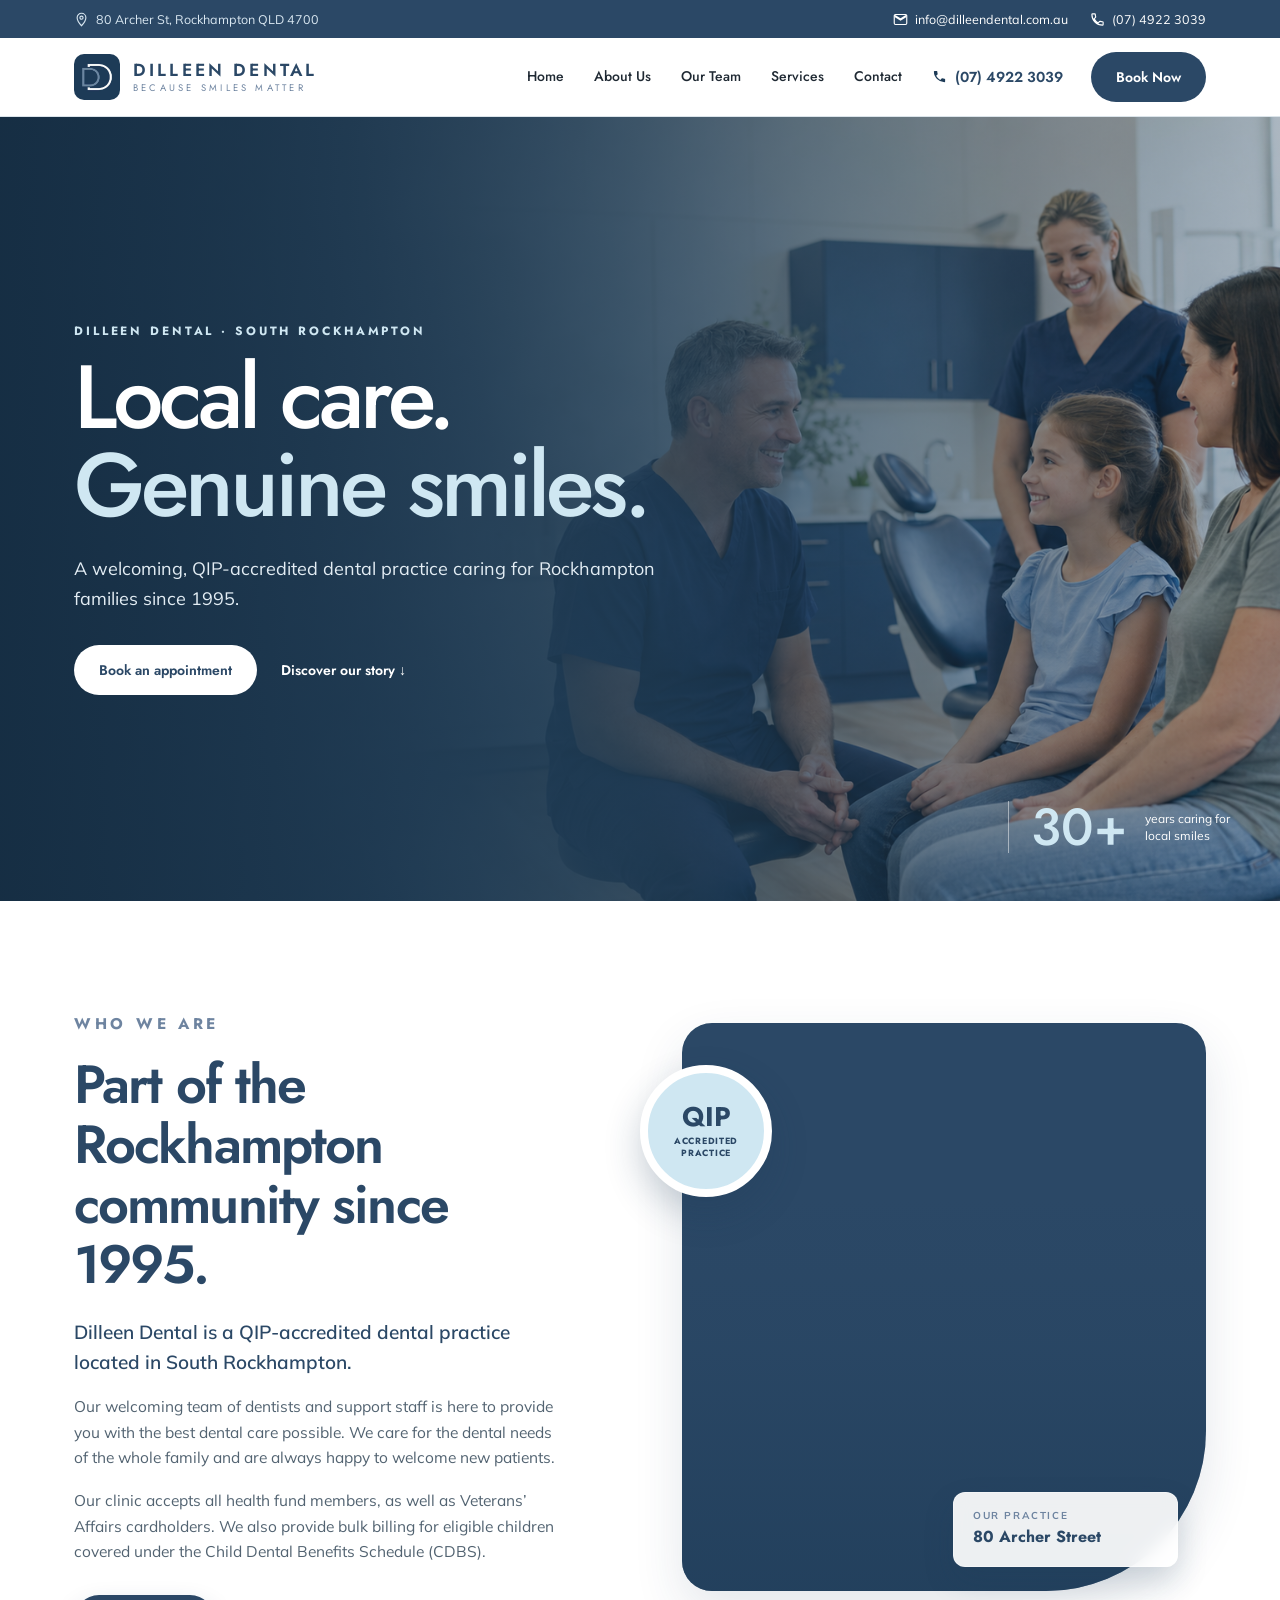
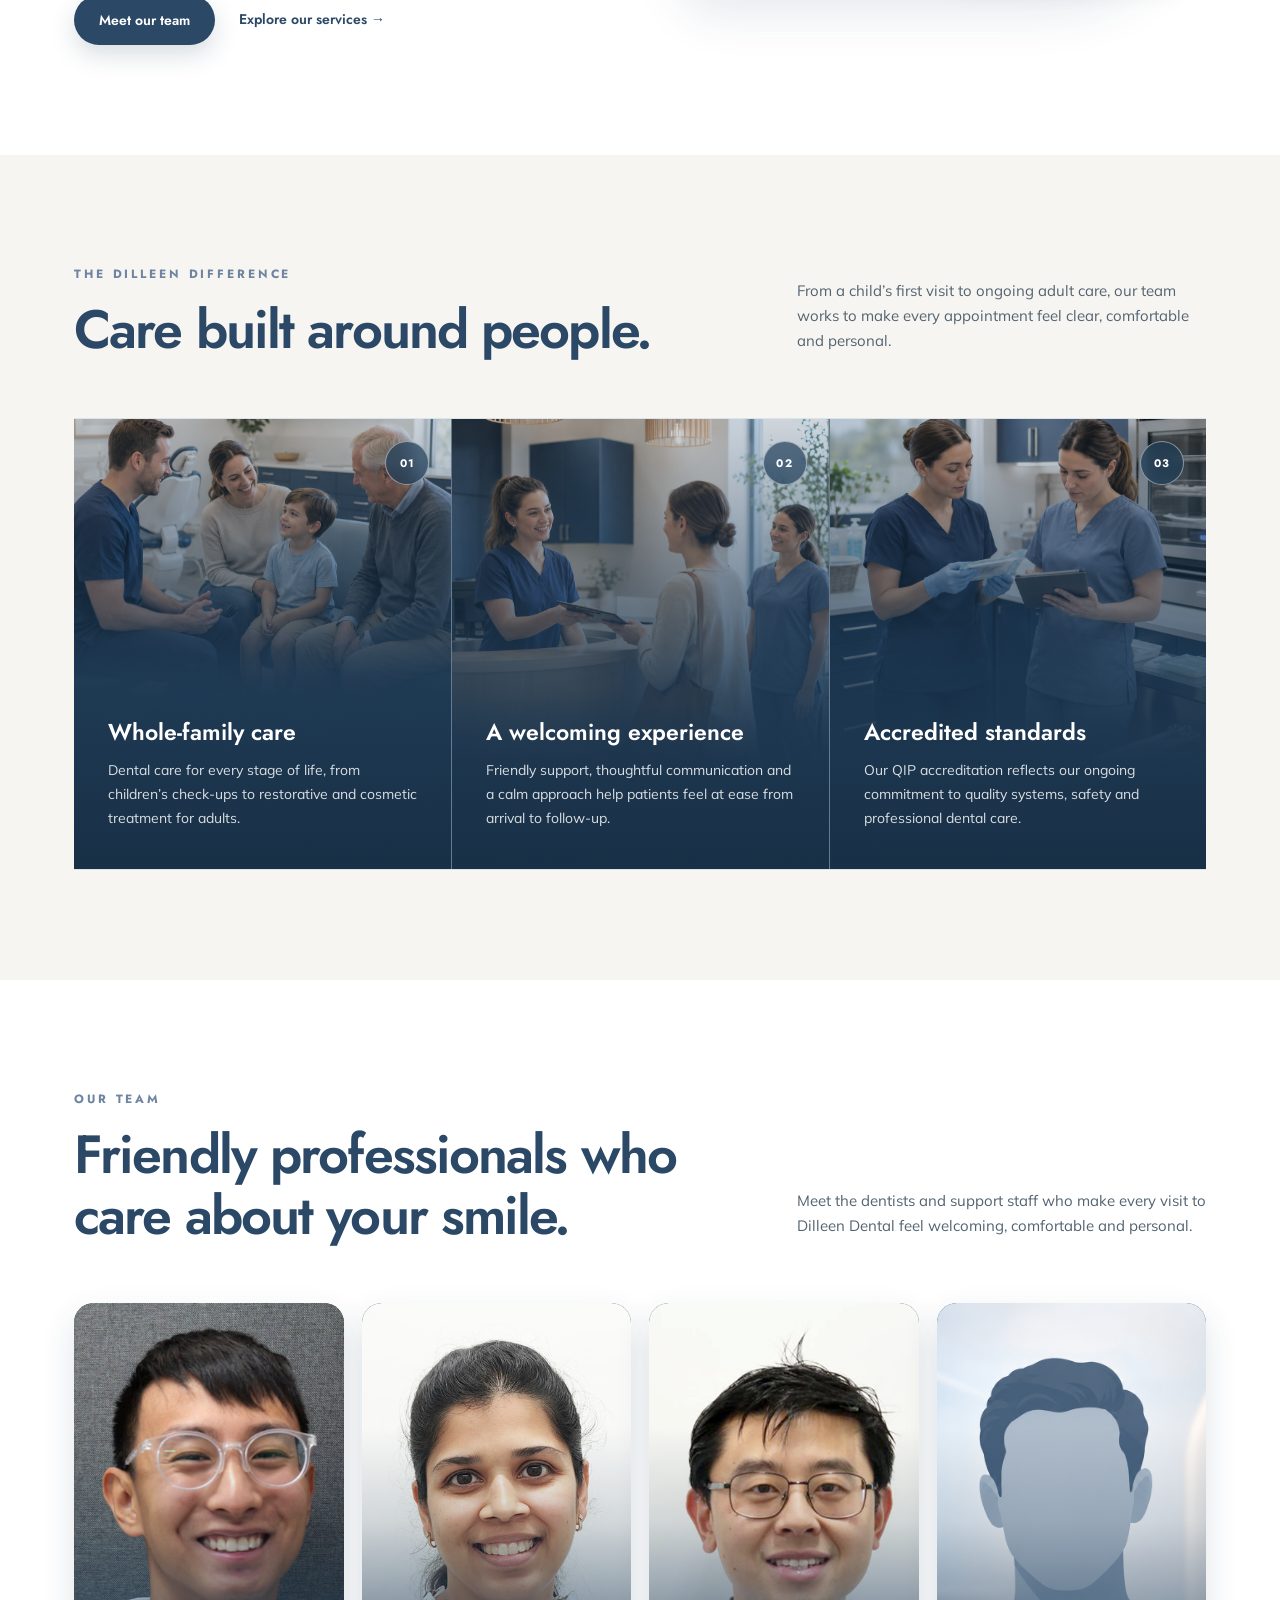
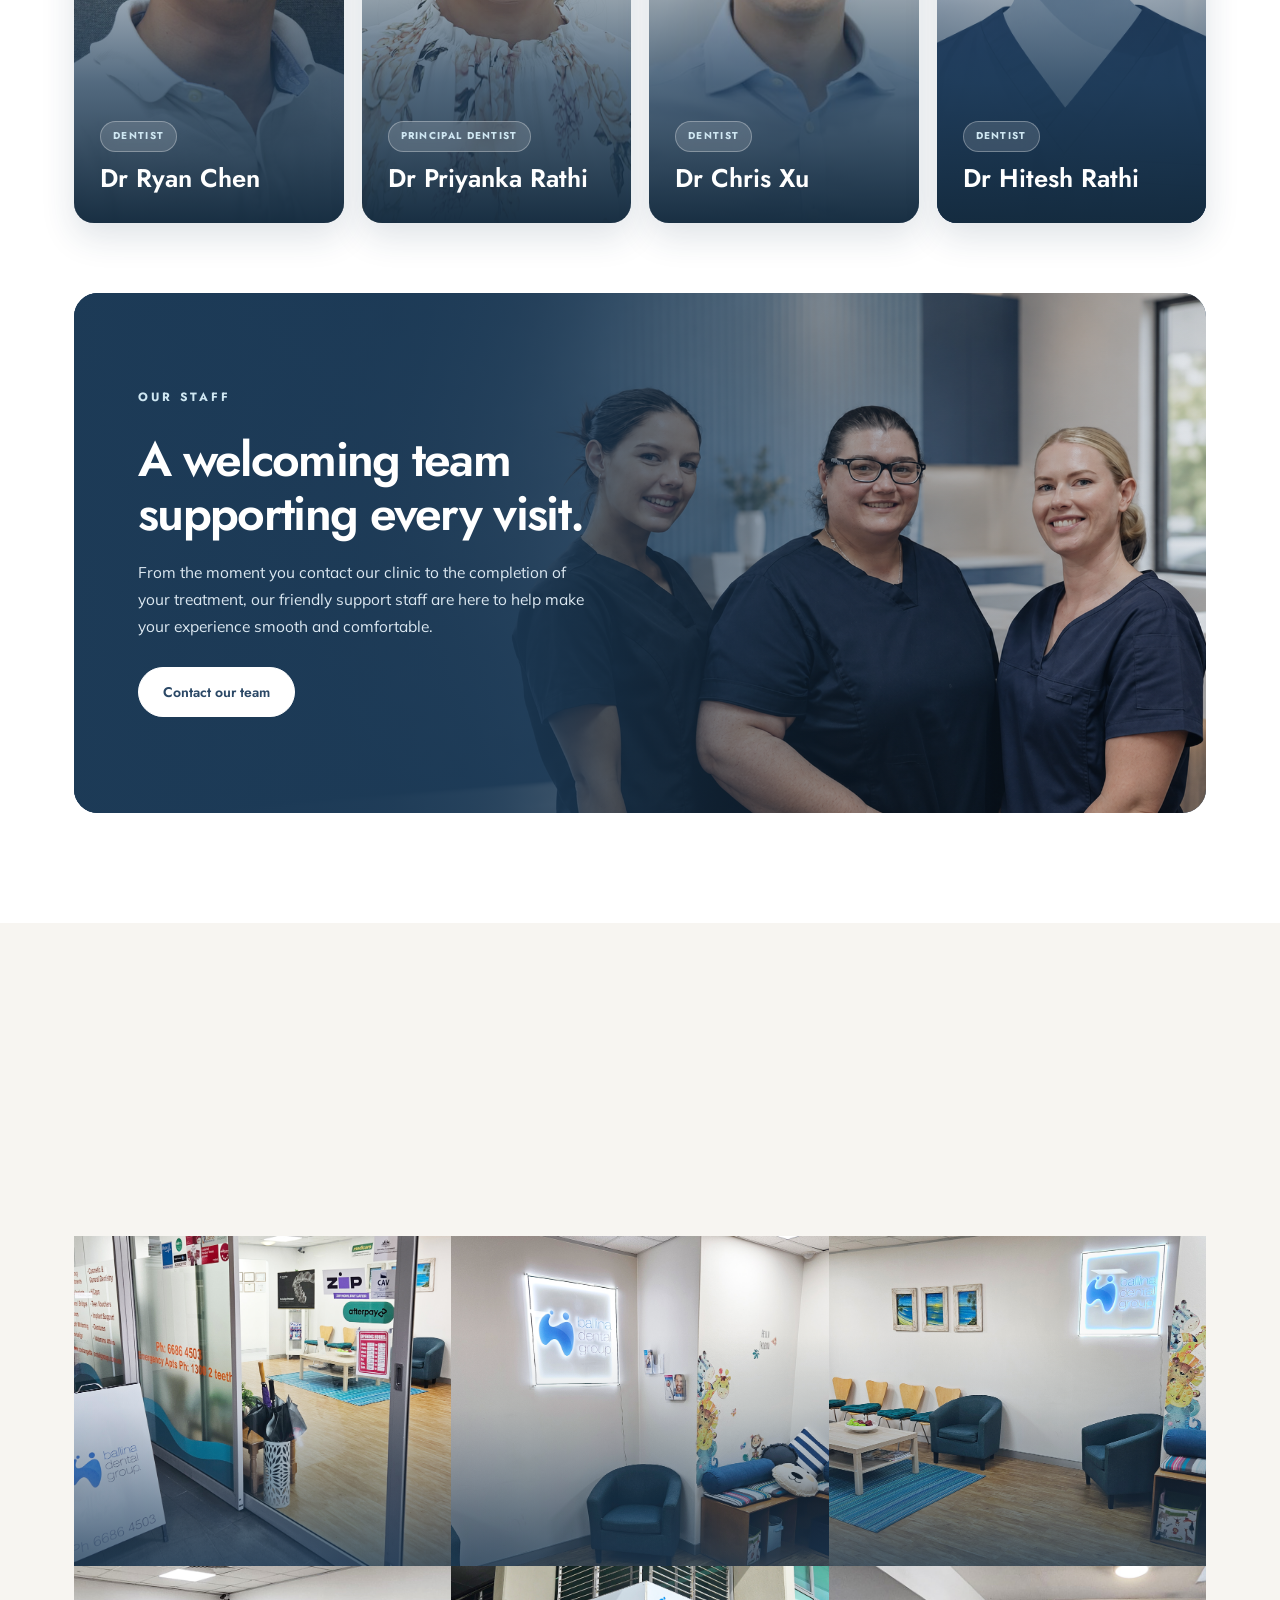
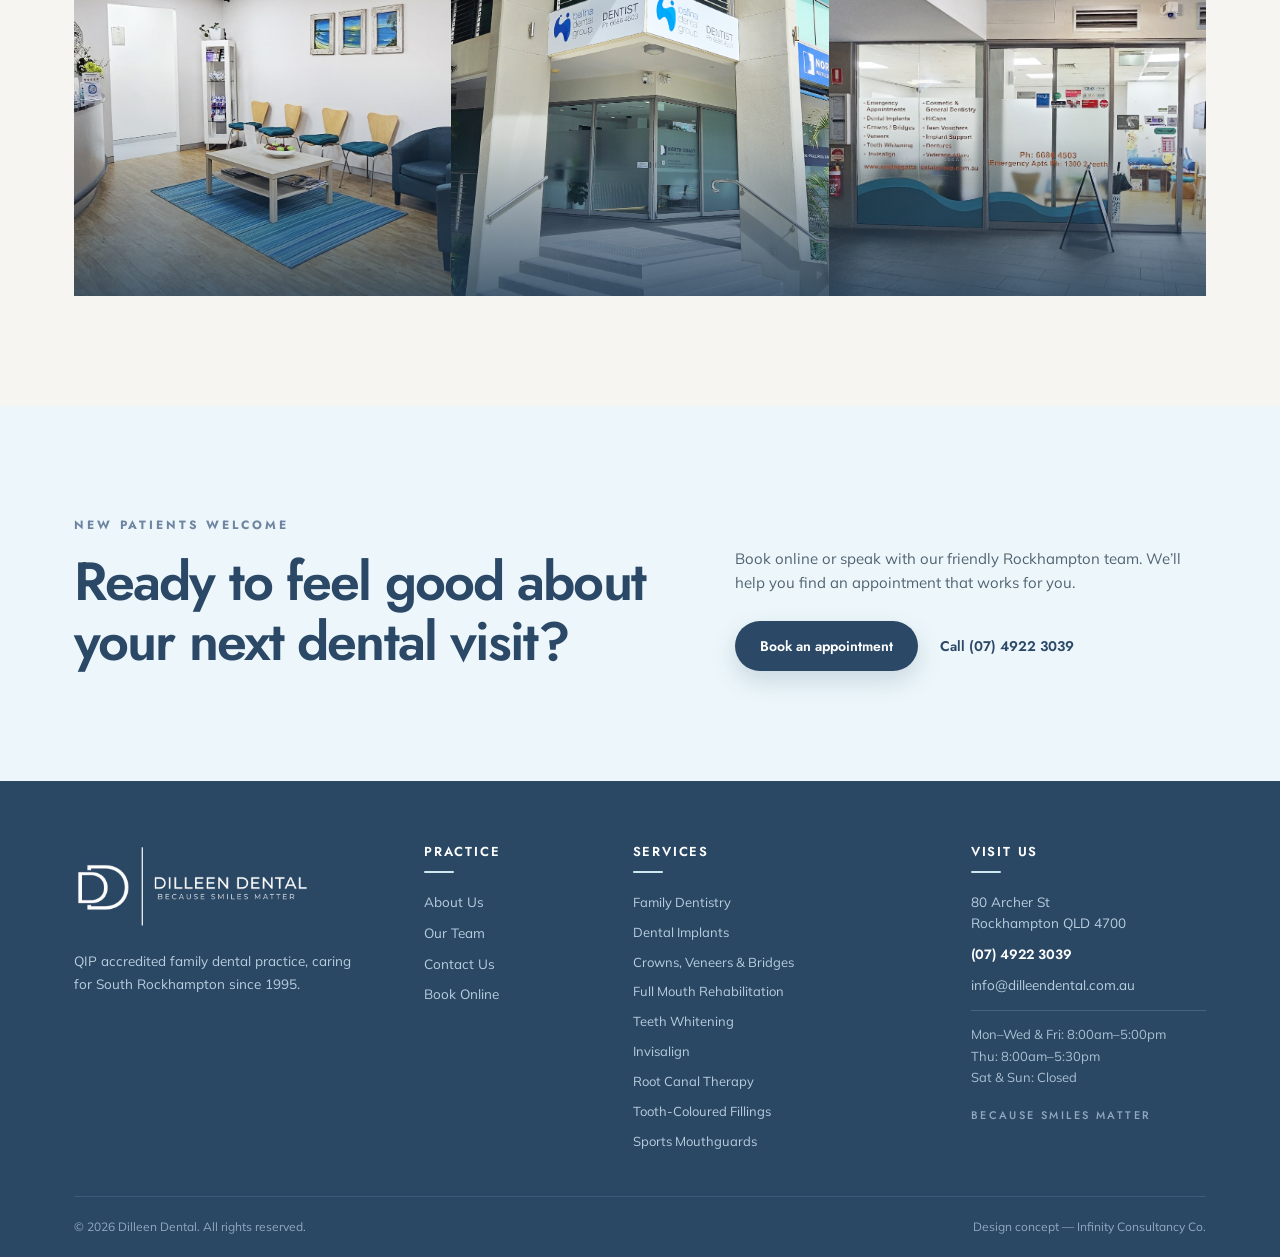
==== commit fc7e80f2: "fix the alignment" ====
--- a/about-us.html
+++ b/about-us.html
@@ -15,9 +15,9 @@
       href="https://fonts.googleapis.com/css2?family=Jost:wght@400;500;600;700&family=Mulish:wght@400;500;600;700&display=swap"
       rel="stylesheet"
     />
-    <link rel="stylesheet" href="css/about-us.css" />
     <link rel="stylesheet" href="css/base.css" />
     <link rel="stylesheet" href="css/header.css" />
+    <link rel="stylesheet" href="css/about-us.css" />
     <link rel="stylesheet" href="css/footer.css" />
   </head>
 
@@ -86,31 +86,37 @@
     </header>
 
     <main id="main-content">
-      <section class="about-hero">
-        <div class="about-hero__photo" aria-hidden="true"></div>
-        <div class="about-hero__overlay" aria-hidden="true"></div>
-        <div class="wrap about-hero__content">
-          <p class="eyebrow eyebrow--light">
+      <section class="page-hero">
+        <div class="page-hero__media" aria-hidden="true">
+          <img src="images/who-we-are-bg.png" alt="" />
+        </div>
+        <div class="page-hero__overlay" aria-hidden="true"></div>
+        <div class="wrap page-hero__content">
+          <p class="page-hero__eyebrow">
             Dilleen Dental · South Rockhampton
           </p>
           <h1>Local care.<br /><em>Genuine smiles.</em></h1>
-          <p>
+          <p class="page-hero__description">
             A welcoming, QIP-accredited dental practice caring for Rockhampton
             families since 1995.
           </p>
-          <div class="hero-actions">
+          <div class="page-hero__actions">
             <a
-              class="btn btn--white"
+              class="page-hero__button"
               href="https://dilleendental.com.au/online-booking/"
             >
               Book an appointment
             </a>
-            <a class="hero-link" href="#who-we-are">Discover our story ↓</a>
-          </div>
-        </div>
-        <div class="about-hero__since">
-          <strong>30+</strong>
-          <span>years caring for<br />local smiles</span>
+            <a class="page-hero__link" href="#who-we-are">
+              Discover our story ↓
+            </a>
+          </div>
+        </div>
+        <div class="page-hero__stat">
+          <strong class="page-hero__stat-number">30+</strong>
+          <span class="page-hero__stat-text">
+            years caring for<br />local smiles
+          </span>
         </div>
       </section>
 
@@ -158,14 +164,14 @@
 
               <img
                 class="who-photo"
-                src="images/about-us-2.png"
+                src="images/about-us-1.png"
                 alt=""
                 aria-hidden="true"
               />
 
               <img
                 class="who-photo"
-                src="images/about-us-3.png"
+                src="images/about-us-1.png"
                 alt=""
                 aria-hidden="true"
               />
@@ -311,7 +317,7 @@
             <article class="about-team__member reveal">
               <img
                 class="about-team__image"
-                src="images/dr-hitesh-rathi.jpg"
+                src="images/dr-hetish.png"
                 alt="Dr Hitesh Rathi, Dentist at Dilleen Dental"
                 loading="lazy"
               />
@@ -545,4 +551,4 @@
       revealItems.forEach((item) => revealObserver.observe(item));
     </script>
   </body>
-</html>
+</html>
--- a/css/base.css
+++ b/css/base.css
@@ -149,3 +149,226 @@
 .sechead.center p.secsub {
   margin: 0 auto;
 }
+
+/* ========================================
+   GLOBAL INNER-PAGE HERO
+   Used by About Us, Full Team and Services
+======================================== */
+
+.page-hero {
+  --page-hero-navy: #2b4866;
+  --page-hero-sky: #cfe7f2;
+  position: relative;
+  isolation: isolate;
+  display: flex;
+  overflow: hidden;
+  align-items: center;
+  min-height: calc(
+    100svh - var(--topbar-height, 38px) - var(--header-height, 78px)
+  );
+  padding: 0;
+  background: var(--page-hero-navy);
+  color: #fff;
+}
+
+.page-hero__media,
+.page-hero__overlay {
+  position: absolute;
+  inset: 0;
+}
+
+.page-hero__media {
+  z-index: -3;
+}
+
+.page-hero__media img {
+  width: 100%;
+  height: 100%;
+  max-width: none;
+  object-fit: cover;
+  object-position: var(--page-hero-image-position, center 44%);
+}
+
+.page-hero__overlay {
+  z-index: -2;
+  background: linear-gradient(
+    90deg,
+    rgba(21, 45, 66, 0.93) 0%,
+    rgba(32, 61, 85, 0.78) 48%,
+    rgba(32, 61, 85, 0.36) 100%
+  );
+}
+
+.page-hero__content.wrap {
+  width: min(1180px, calc(100% - 48px));
+ 
+  color: #fff;
+}
+
+.page-hero__eyebrow {
+  margin: 0 0 15px;
+  color: var(--page-hero-sky);
+  font-family: var(--head);
+  font-size: 12px;
+  font-weight: 700;
+  letter-spacing: 0.24em;
+  line-height: 1.4;
+  text-transform: uppercase;
+}
+
+.page-hero h1 {
+  max-width: 800px;
+  margin: 0 0 24px;
+  color: #fff;
+  font-family: var(--head);
+  font-size: clamp(54px, 7vw, 92px);
+  font-weight: 500;
+  letter-spacing: -0.045em;
+  line-height: 0.98;
+}
+
+.page-hero h1 em {
+  color: var(--page-hero-sky);
+  font-style: normal;
+}
+
+.page-hero__description {
+  max-width: 610px;
+  margin: 0 0 32px;
+  color: #e3edf4;
+  font-size: 18px;
+  line-height: 1.65;
+}
+
+.page-hero__actions {
+  display: flex;
+  align-items: center;
+  gap: 24px;
+  flex-wrap: wrap;
+}
+
+.page-hero__button {
+  display: inline-flex;
+  align-items: center;
+  justify-content: center;
+  min-height: 50px;
+  padding: 13px 24px;
+  border: 1px solid transparent;
+  border-radius: 999px;
+  background: #fff;
+  color: var(--page-hero-navy);
+  font-family: var(--head);
+  font-size: 14px;
+  font-weight: 600;
+  line-height: 1;
+  white-space: nowrap;
+  transition:
+    transform 0.2s ease,
+    box-shadow 0.2s ease;
+}
+
+.page-hero__button:hover {
+  box-shadow: 0 14px 30px rgba(9, 29, 47, 0.24);
+  transform: translateY(-2px);
+}
+
+.page-hero__link {
+  display: inline-flex;
+  align-items: center;
+  gap: 8px;
+  color: #fff;
+  font-family: var(--head);
+  font-size: 14px;
+  font-weight: 600;
+}
+
+.page-hero__link:hover {
+  text-decoration: underline;
+  text-underline-offset: 5px;
+}
+
+.page-hero__stat {
+  position: absolute;
+  right: max(24px, calc((100vw - 1180px) / 2));
+  bottom: 48px;
+  display: flex;
+  max-width: 290px;
+  align-items: center;
+  gap: 18px;
+  padding-left: 22px;
+  border-left: 1px solid rgba(255, 255, 255, 0.48);
+  color: #fff;
+}
+
+.page-hero__stat-number {
+  flex: 0 0 auto;
+  color: var(--page-hero-sky);
+  font-family: var(--head);
+  font-size: 52px;
+  font-weight: 500;
+  line-height: 1;
+}
+
+.page-hero__stat-text {
+  font-size: 12px;
+  line-height: 1.45;
+}
+
+@media (max-width: 820px) {
+  .page-hero {
+    min-height: 700px;
+  }
+
+  .page-hero__content.wrap {
+    width: min(700px, calc(100% - 36px));
+    padding-top: 70px;
+    padding-bottom: 150px;
+  }
+
+  .page-hero__stat {
+    right: auto;
+    bottom: 40px;
+    left: 18px;
+  }
+}
+
+@media (max-width: 560px) {
+  .page-hero {
+    min-height: calc(
+      100svh - var(--topbar-height, 38px) - var(--header-height, 66px)
+    );
+  }
+
+  .page-hero h1 {
+    font-size: 53px;
+  }
+
+  .page-hero__content.wrap {
+    width: calc(100% - 32px);
+  }
+
+  .page-hero__description {
+    font-size: 16px;
+  }
+
+  .page-hero__actions {
+    align-items: stretch;
+    flex-direction: column;
+  }
+
+  .page-hero__button,
+  .page-hero__link {
+    width: 100%;
+  }
+
+  .page-hero__link {
+    justify-content: center;
+    text-align: center;
+  }
+}
+
+@media (prefers-reduced-motion: reduce) {
+  .page-hero__button {
+    transition: none;
+  }
+}
--- a/css/about-us.css
+++ b/css/about-us.css
@@ -39,123 +39,283 @@
 
 
 
-/* Hero */
-
-.about-hero {
-  position: relative;
-  display: flex;
-  overflow: hidden;
+img,
+svg {
+  display: block;
+}
+
+a {
+  color: inherit;
+  text-decoration: none;
+}
+
+p,
+h1,
+h2,
+h3,
+ul,
+figure {
+  margin-top: 0;
+}
+
+.wrap {
+  width: var(--wrap);
+  margin-inline: auto;
+}
+
+.skip-link {
+  position: fixed;
+  z-index: 1000;
+  top: 12px;
+  left: 12px;
+  padding: 10px 14px;
+  border-radius: 8px;
+  background: #fff;
+  color: var(--navy);
+  transform: translateY(-150%);
+}
+
+.skip-link:focus {
+  transform: translateY(0);
+}
+
+.section {
+  padding: 110px 0;
+}
+
+.eyebrow {
+  margin-bottom: 15px;
+  color: var(--slate);
+  font-family: var(--head);
+  font-size: 12px;
+  font-weight: 700;
+  letter-spacing: 0.24em;
+  text-transform: uppercase;
+}
+
+h1,
+h2,
+h3 {
+  color: var(--navy);
+  font-family: var(--head);
+  font-weight: 600;
+  line-height: 1.12;
+}
+
+h2 {
+  margin-bottom: 24px;
+  font-size: clamp(36px, 4.2vw, 58px);
+  letter-spacing: -0.035em;
+}
+
+.btn {
+  display: inline-flex;
   align-items: center;
-  min-height: calc(100svh - 116px);
-  isolation: isolate;
-}
-
-.about-hero__photo,
-.about-hero__overlay {
-  position: absolute;
-  inset: 0;
-}
-
-.about-hero__photo {
-  z-index: -3;
-  background-color: #385a75;
-  background-image: url("../images/who-we-are-bg.png");
-  background-position: center 44%;
-  background-repeat: no-repeat;
-  background-size: cover;
-}
-
-.about-hero__photo::before,
-.about-hero__photo::after {
-  position: absolute;
-  border: 1px solid rgba(255, 255, 255, 0.16);
-  border-radius: 50%;
-  content: "";
-}
-
-.about-hero__photo::before {
-  top: -28vw;
-  right: -10vw;
-  width: 66vw;
-  height: 66vw;
-}
-
-.about-hero__photo::after {
-  right: 18vw;
-  bottom: -34vw;
-  width: 60vw;
-  height: 60vw;
-}
-
-.about-hero__overlay {
-  z-index: -2;
-  background: linear-gradient(
-    90deg,
-    rgba(21, 45, 66, 0.93) 0%,
-    rgba(32, 61, 85, 0.78) 48%,
-    rgba(32, 61, 85, 0.36) 100%
-  );
-}
-
-.about-hero__content {
-  padding-top: 84px;
-  padding-bottom: 100px;
+  justify-content: center;
+  min-height: 50px;
+  padding: 13px 24px;
+  border: 1px solid transparent;
+  border-radius: 999px;
+  font-family: var(--head);
+  font-size: 14px;
+  font-weight: 600;
+  line-height: 1;
+  transition:
+    transform 0.2s ease,
+    box-shadow 0.2s ease,
+    background 0.2s ease;
+}
+
+.btn:hover {
+  transform: translateY(-2px);
+}
+
+.btn--navy {
+  background: var(--navy);
+  box-shadow: 0 10px 24px rgba(29, 59, 87, 0.17);
   color: #fff;
 }
 
-.about-hero h1 {
-  max-width: 800px;
-  margin: 0 0 24px;
+.btn--navy:hover {
+  background: var(--navy-deep);
+  box-shadow: 0 14px 28px rgba(29, 59, 87, 0.24);
+}
+
+.text-link,
+.light-link {
+  font-family: var(--head);
+  font-size: 14px;
+  font-weight: 600;
+}
+
+.text-link {
+  color: var(--navy);
+}
+
+.light-link {
   color: #fff;
-  font-size: clamp(54px, 7vw, 92px);
-  font-weight: 500;
-  letter-spacing: -0.045em;
-  line-height: 0.98;
-}
-
-.about-hero h1 em {
-  color: var(--sky);
-  font-style: normal;
-}
-
-.about-hero__content > p:not(.eyebrow) {
-  max-width: 610px;
-  margin-bottom: 32px;
-  color: #e3edf4;
-  font-size: 18px;
-}
-
-.hero-actions {
+}
+
+.text-link:hover,
+.light-link:hover {
+  text-decoration: underline;
+  text-underline-offset: 5px;
+}
+
+/* Top bar and navigation */
+
+.topbar {
+  min-height: 38px;
+  background: var(--navy);
+  color: #d9e7f1;
+  font-size: 12.5px;
+}
+
+.topbar__inner,
+.topbar__group,
+.topbar a {
   display: flex;
   align-items: center;
-  gap: 24px;
-  flex-wrap: wrap;
-}
-
-.about-hero__since {
-  position: absolute;
-  right: max(24px, calc((100vw - 1180px) / 2));
-  bottom: 48px;
+}
+
+.topbar__inner {
+  justify-content: space-between;
+  min-height: 38px;
+  gap: 20px;
+}
+
+.topbar__group {
+  gap: 26px;
+}
+
+.topbar a {
+  gap: 7px;
+  color: #fff;
+}
+
+.topbar svg {
+  width: 15px;
+  height: 15px;
+  fill: none;
+  stroke: currentColor;
+  stroke-width: 1.8;
+}
+
+.site-header {
+  position: sticky;
+  z-index: 100;
+  top: 0;
+  border-bottom: 1px solid rgba(29, 59, 87, 0.1);
+  background: rgba(255, 255, 255, 0.96);
+  box-shadow: 0 7px 22px rgba(29, 59, 87, 0.05);
+  backdrop-filter: blur(10px);
+}
+
+.nav {
   display: flex;
   align-items: center;
-  gap: 18px;
-  padding-left: 22px;
-  border-left: 1px solid rgba(255, 255, 255, 0.48);
-  color: #fff;
-}
-
-.about-hero__since strong {
-  color: var(--sky);
+  min-height: 78px;
+  gap: 28px;
+}
+
+.brand {
+  display: inline-flex;
+  align-items: center;
+  flex: 0 0 auto;
+  gap: 12px;
+  margin-right: auto;
+}
+
+.brand__mark {
+  display: grid;
+  width: 47px;
+  height: 47px;
+  place-items: center;
+  border: 1px solid var(--sky);
+  border-radius: 50%;
+  color: var(--navy);
+}
+
+.brand__mark svg {
+  width: 35px;
+  height: 35px;
+  fill: none;
+  stroke: currentColor;
+  stroke-linecap: round;
+  stroke-linejoin: round;
+  stroke-width: 1.4;
+}
+
+.brand__type {
+  line-height: 1.15;
+}
+
+.brand__type strong,
+.brand__type small {
+  display: block;
   font-family: var(--head);
-  font-size: 52px;
-  font-weight: 500;
-  line-height: 1;
-}
-
-.about-hero__since span {
-  font-size: 12px;
-  line-height: 1.45;
-}
+}
+
+.brand__type strong {
+  color: var(--navy);
+  font-size: 17px;
+  letter-spacing: 0.18em;
+}
+
+.brand__type small {
+  margin-top: 4px;
+  color: var(--slate);
+  font-size: 9px;
+  letter-spacing: 0.32em;
+}
+
+.main-nav {
+  display: flex;
+  align-items: center;
+  gap: 26px;
+  color: var(--ink);
+  font-size: 13.5px;
+  font-weight: 700;
+}
+
+.main-nav a {
+  position: relative;
+  padding: 8px 0;
+}
+
+.main-nav a::after {
+  position: absolute;
+  right: 100%;
+  bottom: 1px;
+  left: 0;
+  height: 2px;
+  background: var(--slate);
+  content: "";
+  transition: right 0.22s ease;
+}
+
+.main-nav a:hover::after,
+.main-nav a.active::after {
+  right: 0;
+}
+
+.header-phone {
+  color: var(--navy);
+  font-family: var(--head);
+  font-size: 14px;
+  font-weight: 700;
+}
+
+.nav-book {
+  min-height: 46px;
+  padding-inline: 22px;
+}
+
+.nav-toggle,
+.burger {
+  display: none;
+}
+
 
 /* Who we are */
 
@@ -1290,21 +1450,6 @@
     display: none;
   }
 
-  .about-hero {
-    min-height: 700px;
-  }
-
-  .about-hero__content {
-    padding-top: 70px;
-    padding-bottom: 150px;
-  }
-
-  .about-hero__since {
-    right: auto;
-    bottom: 40px;
-    left: 18px;
-  }
-
   .who__grid,
   .section-heading,
   .accreditation__grid,
@@ -1422,33 +1567,15 @@
     top: 68px;
   }
 
-  .about-hero {
-    min-height: calc(100svh - 106px);
-  }
-
-  .about-hero h1 {
-    font-size: 53px;
-  }
-
-  .about-hero__content > p:not(.eyebrow) {
-    font-size: 16px;
-  }
-
-  .hero-actions,
   .who__actions,
   .visit__action > div {
     align-items: stretch;
     flex-direction: column;
   }
 
-  .hero-actions .btn,
   .who__actions .btn,
   .visit__action .btn {
     width: 100%;
-  }
-
-  .hero-link {
-    text-align: center;
   }
 
   .who__visual {
@@ -1549,4 +1676,4 @@
     opacity: 1;
     transform: none;
   }
-}
+}
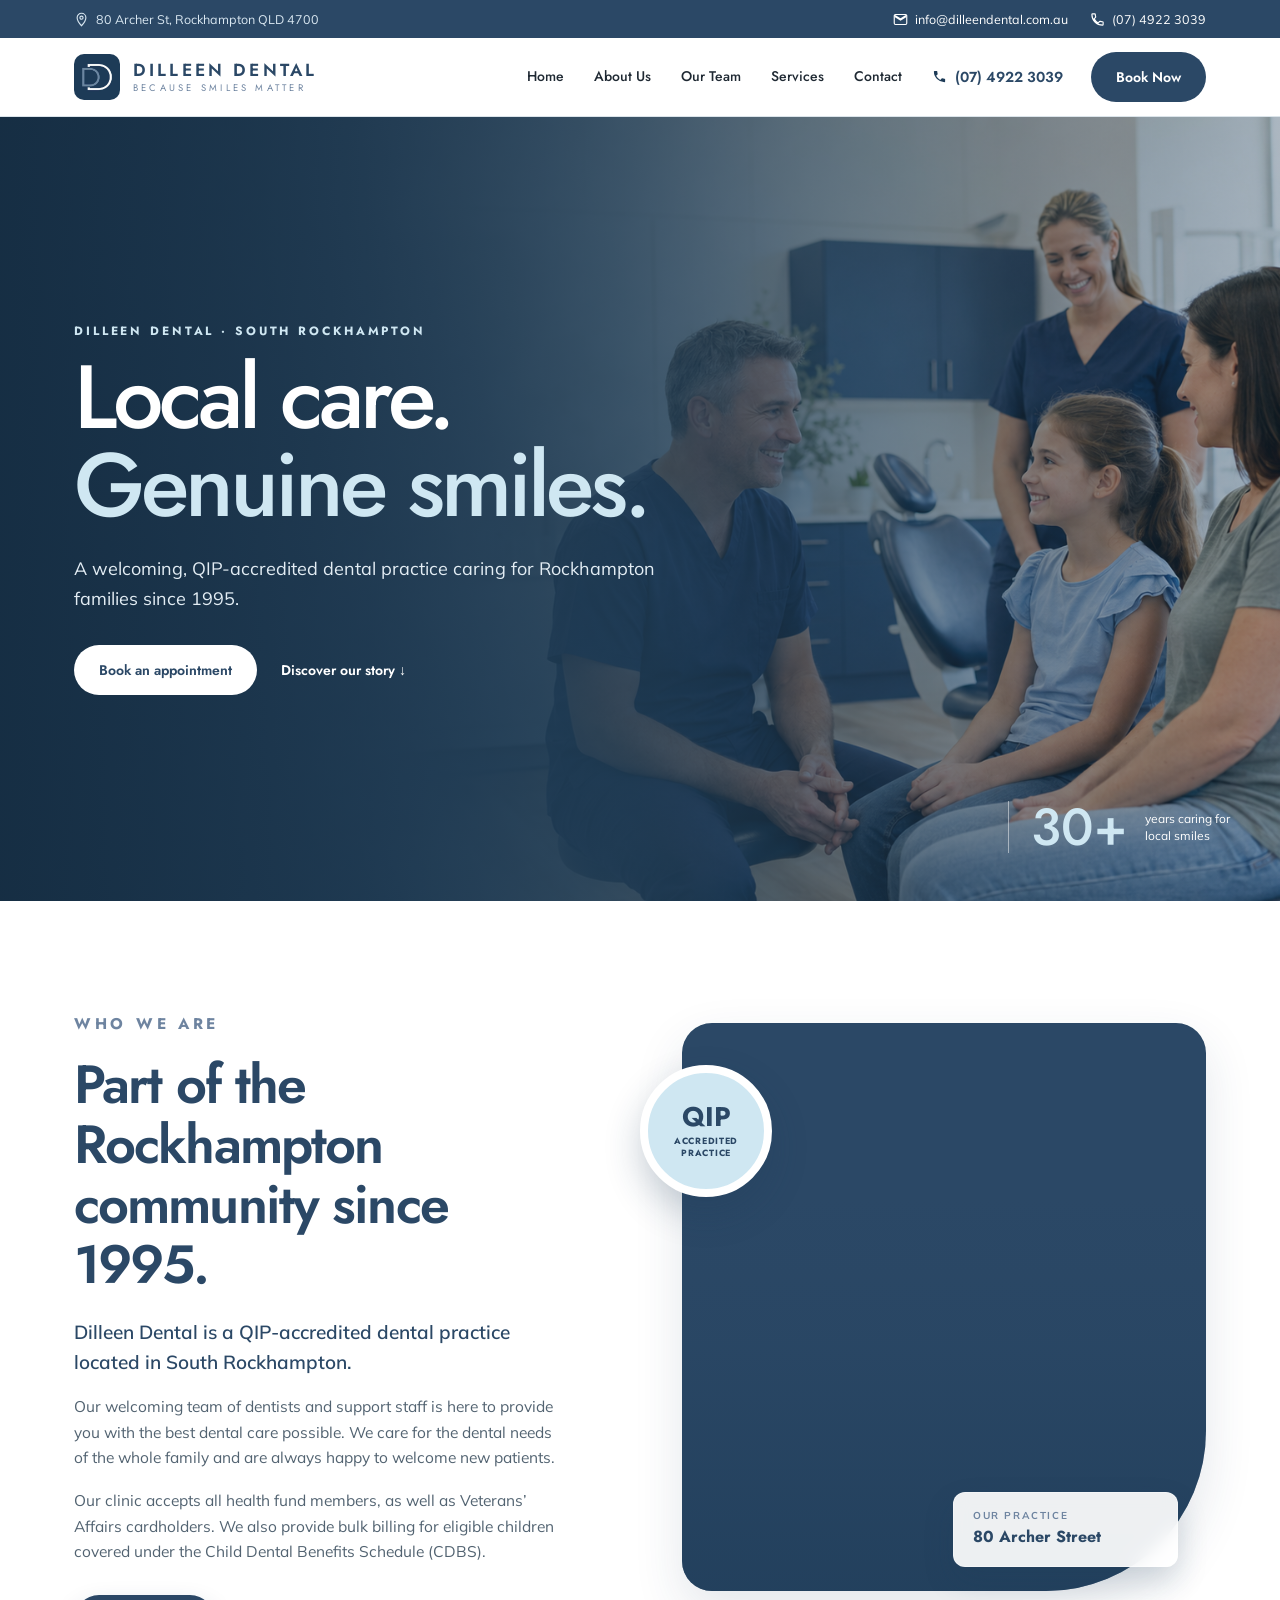
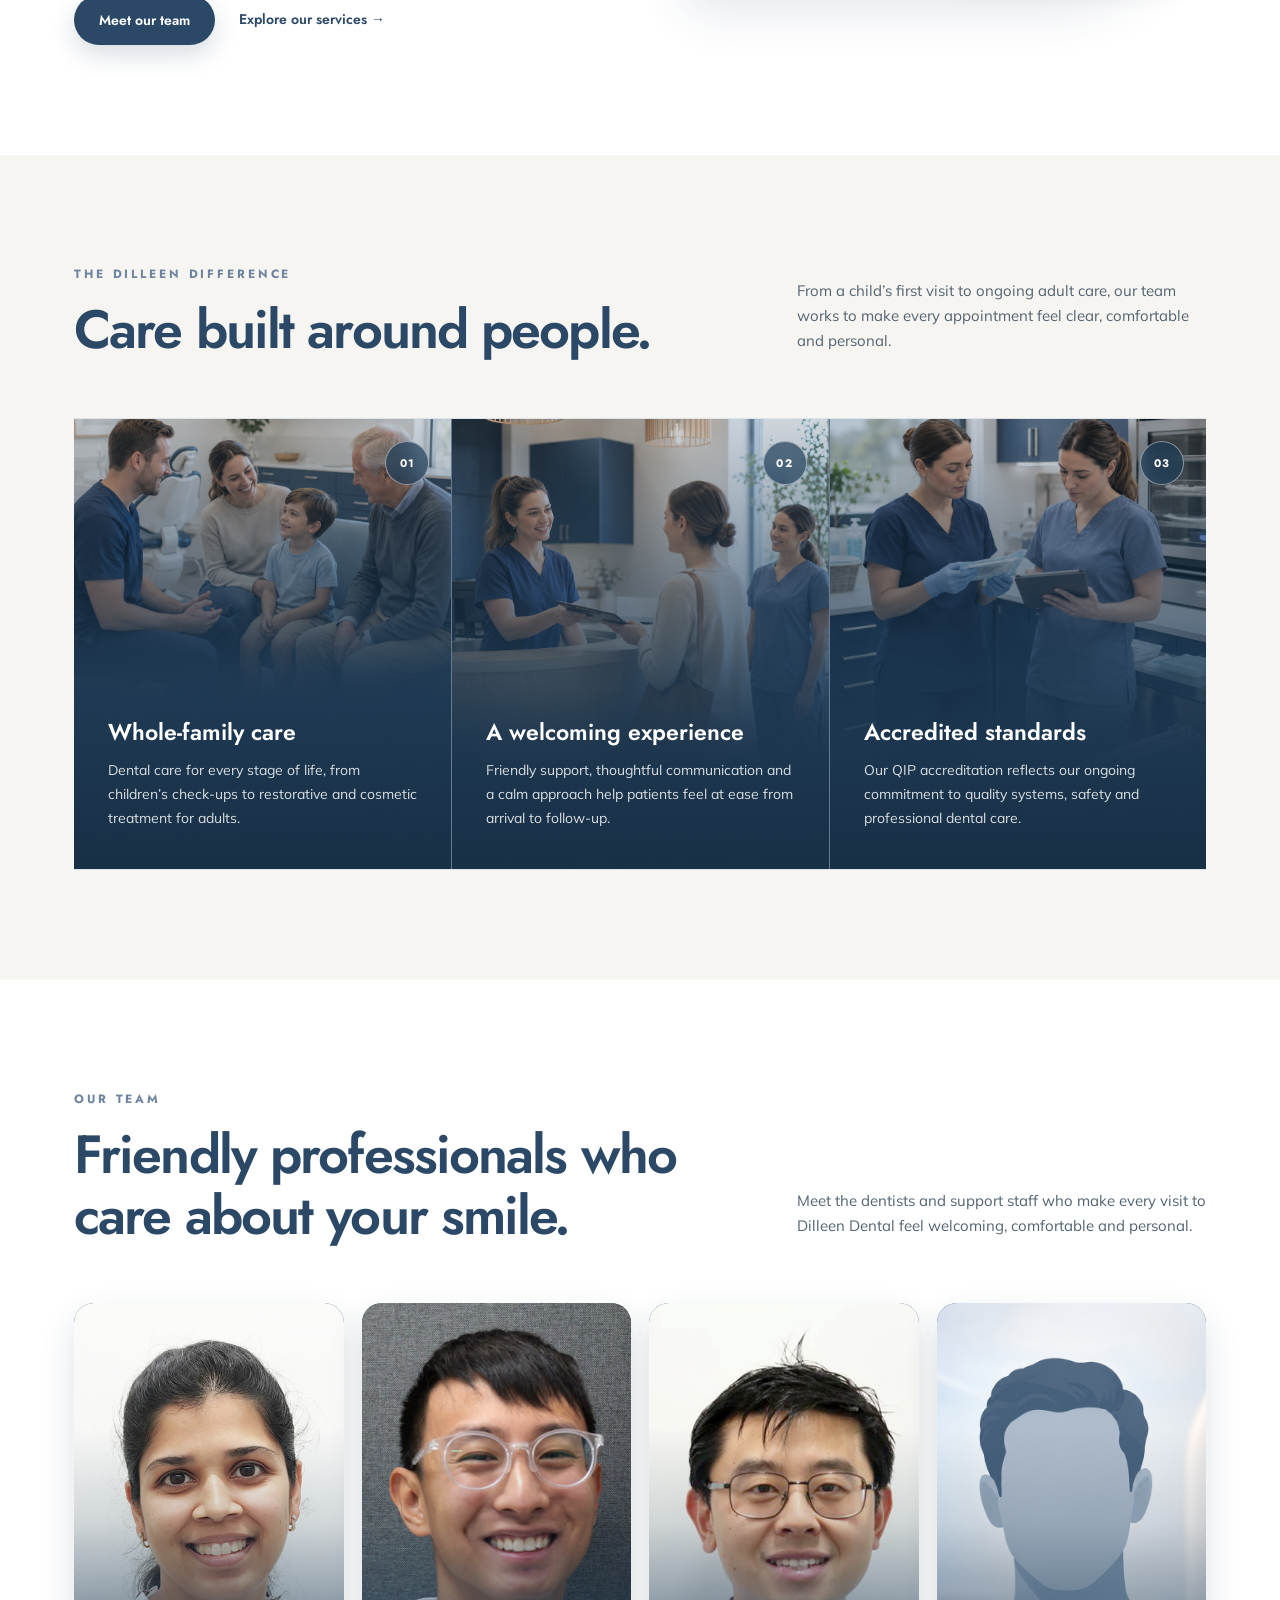
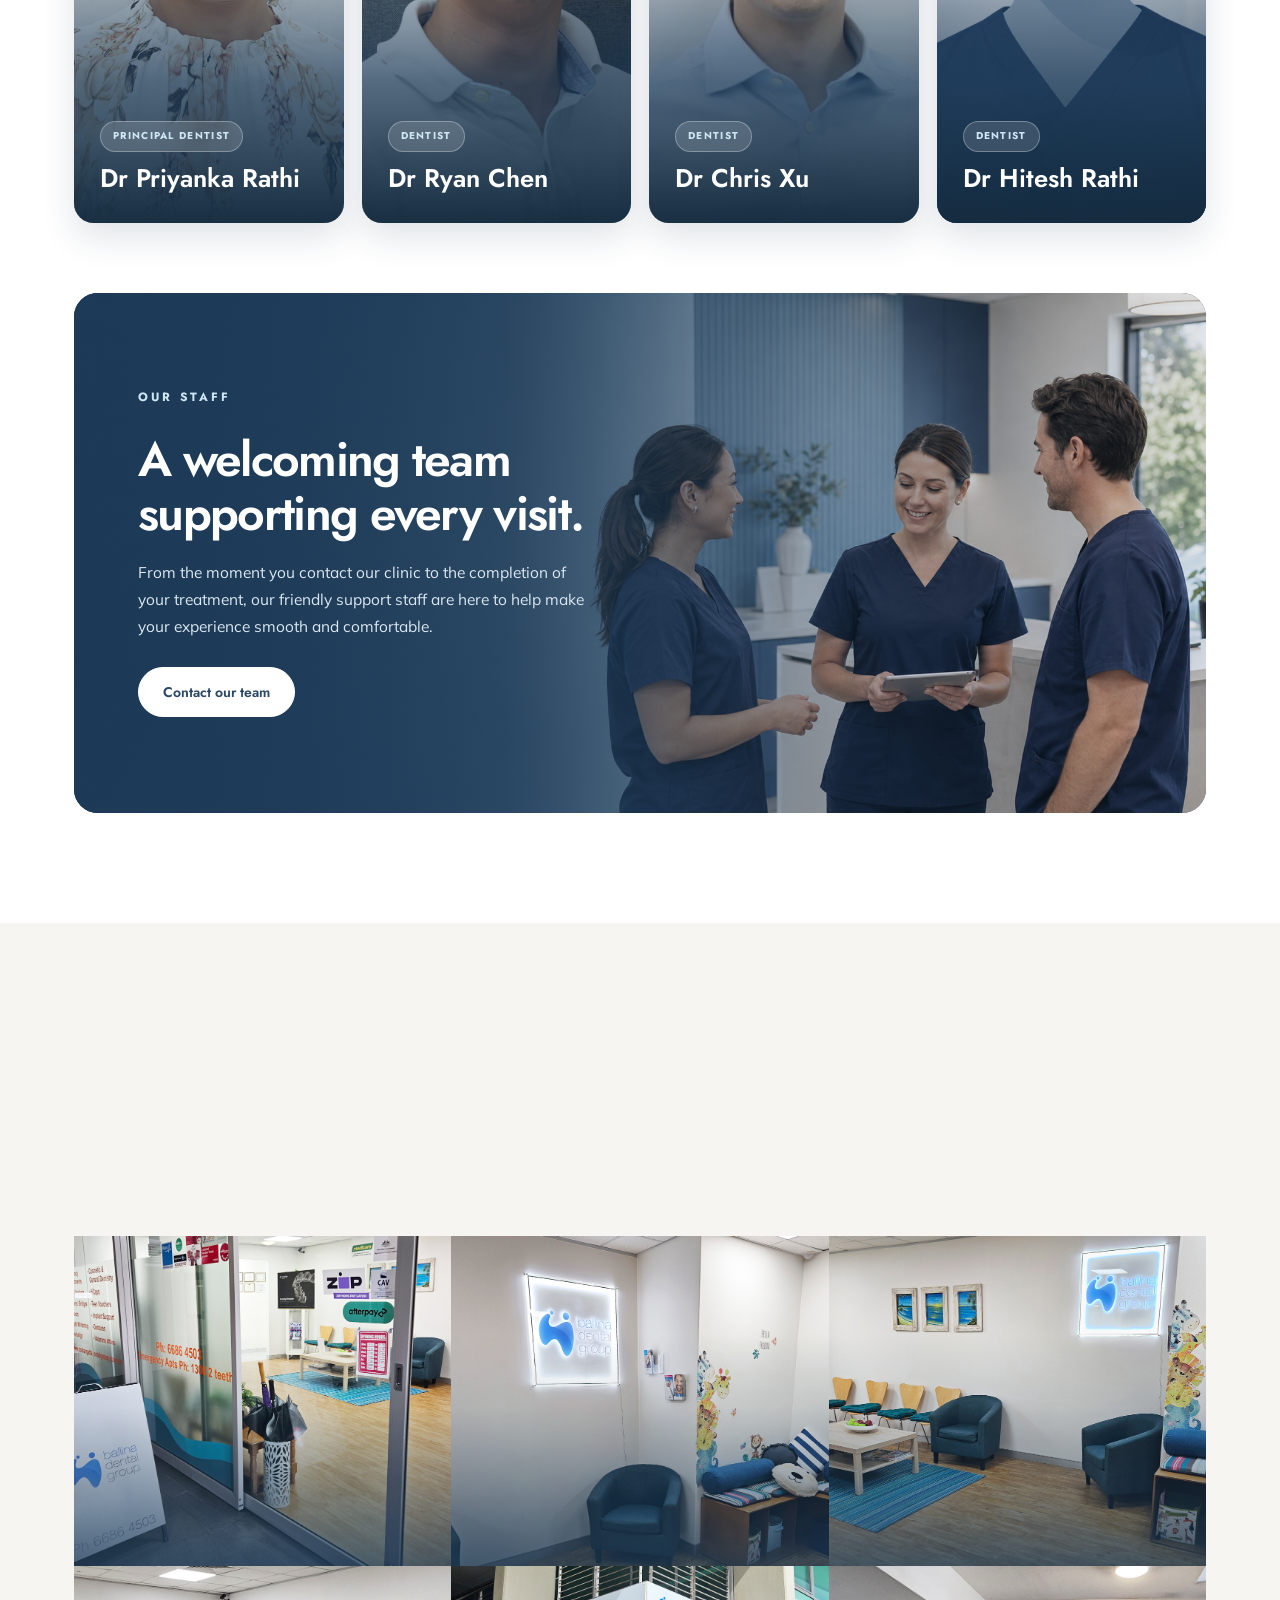
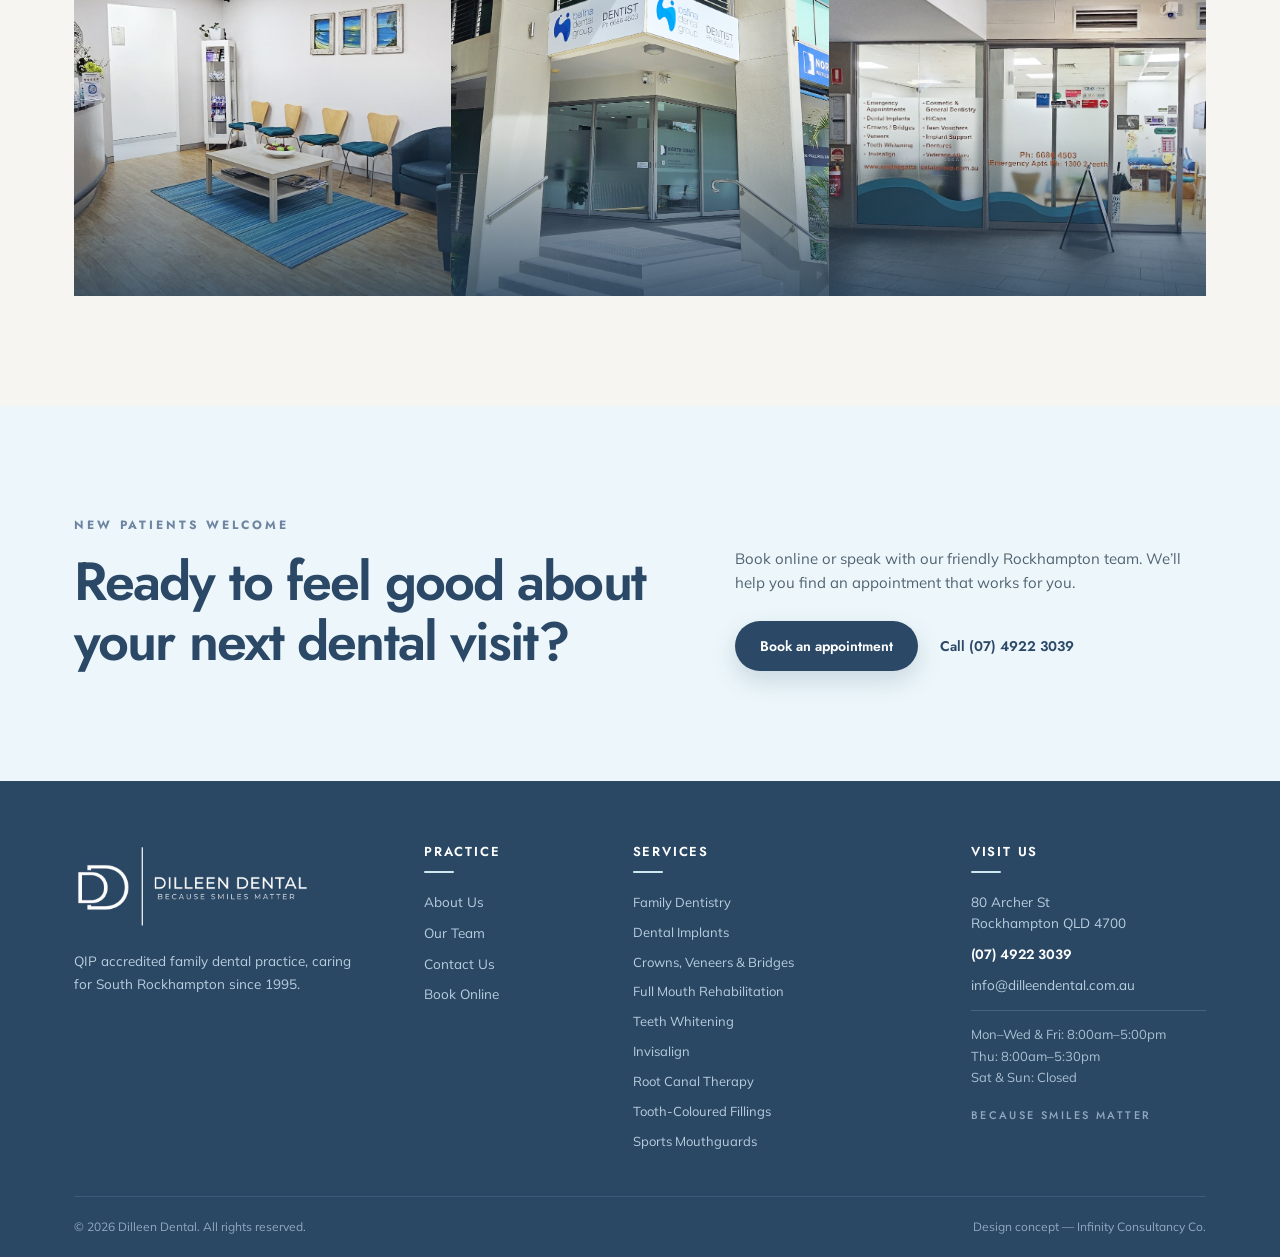
==== commit 49ae5383: "finishing the design" ====
--- a/about-us.html
+++ b/about-us.html
@@ -22,8 +22,7 @@
   </head>
 
   <body>
-
-   <div id="top" class="topbar">
+    <div id="top" class="topbar">
       <div class="wrap">
         <span class="tb-item"
           ><svg width="12" height="12" viewBox="0 0 24 24" fill="#c9e9f8">
@@ -67,7 +66,7 @@
           <a href="about-us.html#top">About Us</a>
           <a href="full-team.html#top">Our Team</a>
           <a href="services.html#top">Services</a>
-          <a href="#contact">Contact</a>
+          <a href="contact-team.html#top">Contact</a>
         </nav>
         <a class="h-phone" href="tel:0749223039"
           ><svg width="15" height="15" viewBox="0 0 24 24" fill="#1d3b57">
@@ -76,9 +75,7 @@
             /></svg
           >(07) 4922 3039</a
         >
-        <a class="btn navy" href="https://dilleendental.com.au/online-booking/"
-          >Book Now</a
-        >
+        <a class="btn navy" href="appointment.html#top">Book Now</a>
         <button class="burger" id="burger" aria-label="Menu">
           <span></span><span></span><span></span>
         </button>
@@ -92,19 +89,14 @@
         </div>
         <div class="page-hero__overlay" aria-hidden="true"></div>
         <div class="wrap page-hero__content">
-          <p class="page-hero__eyebrow">
-            Dilleen Dental · South Rockhampton
-          </p>
+          <p class="page-hero__eyebrow">Dilleen Dental · South Rockhampton</p>
           <h1>Local care.<br /><em>Genuine smiles.</em></h1>
           <p class="page-hero__description">
             A welcoming, QIP-accredited dental practice caring for Rockhampton
             families since 1995.
           </p>
           <div class="page-hero__actions">
-            <a
-              class="page-hero__button"
-              href="https://dilleendental.com.au/online-booking/"
-            >
+            <a class="page-hero__button" href="appointment.html#top">
               Book an appointment
             </a>
             <a class="page-hero__link" href="#who-we-are">
@@ -142,8 +134,10 @@
             </p>
 
             <div class="who__actions">
-              <a class="btn btn--navy" href="index.html#team">Meet our team</a>
-              <a class="text-link" href="services.html"
+              <a class="btn btn--navy" href="full-team.html#our-dentists"
+                >Meet our team</a
+              >
+              <a class="text-link" href="services.html#services-index"
                 >Explore our services →</a
               >
             </div>
@@ -262,6 +256,22 @@
 
           <!-- DENTISTS -->
           <div class="about-team__grid">
+            <!-- DR PRIYANKA RATHI -->
+            <article class="about-team__member reveal">
+              <img
+                class="about-team__image"
+                src="images/dr-priyanka-2.png"
+                alt="Dr Priyanka Rathi, Principal Dentist at Dilleen Dental"
+                loading="lazy"
+              />
+
+              <div class="about-team__overlay"></div>
+
+              <div class="about-team__content">
+                <span class="about-team__role">Principal Dentist</span>
+                <h3>Dr Priyanka Rathi</h3>
+              </div>
+            </article>
             <!-- DR RYAN CHEN -->
             <article class="about-team__member reveal">
               <img
@@ -278,24 +288,6 @@
                 <h3>Dr Ryan Chen</h3>
               </div>
             </article>
-
-            <!-- DR PRIYANKA RATHI -->
-            <article class="about-team__member reveal">
-              <img
-                class="about-team__image"
-                src="images/dr-priyanka-2.png"
-                alt="Dr Priyanka Rathi, Principal Dentist at Dilleen Dental"
-                loading="lazy"
-              />
-
-              <div class="about-team__overlay"></div>
-
-              <div class="about-team__content">
-                <span class="about-team__role">Principal Dentist</span>
-                <h3>Dr Priyanka Rathi</h3>
-              </div>
-            </article>
-
             <!-- DR CHRIS XU -->
             <article class="about-team__member reveal">
               <img
@@ -335,7 +327,7 @@
           <div class="about-staff reveal">
             <div class="about-staff__image">
               <img
-                src="images/our-staff.png"
+                src="images/our-staff-temp.png"
                 alt="The Dilleen Dental support staff"
                 loading="lazy"
               />
@@ -405,7 +397,7 @@
             <div>
               <a
                 class="btn btn--navy"
-                href="https://dilleendental.com.au/online-booking/"
+                href="appointment.html#top"
               >
                 Book an appointment
               </a>
@@ -436,18 +428,18 @@
             <h4>Practice</h4>
             <ul>
               <li>
-                <a href="https://dilleendental.com.au/about-us/">About Us</a>
-              </li>
-              <li>
-                <a href="https://dilleendental.com.au/ourteam/">Our Team</a>
-              </li>
-              <li>
-                <a href="https://dilleendental.com.au/contact-us/"
+                <a href="about-us.html#top">About Us</a>
+              </li>
+              <li>
+                <a href="full-team.html#top">Our Team</a>
+              </li>
+              <li>
+                <a href="contact-us.html#top"
                   >Contact Us</a
                 >
               </li>
               <li>
-                <a href="https://dilleendental.com.au/online-booking/"
+                <a href="appointment.html#top"
                   >Book Online</a
                 >
               </li>
@@ -551,4 +543,4 @@
       revealItems.forEach((item) => revealObserver.observe(item));
     </script>
   </body>
-</html>+</html>
